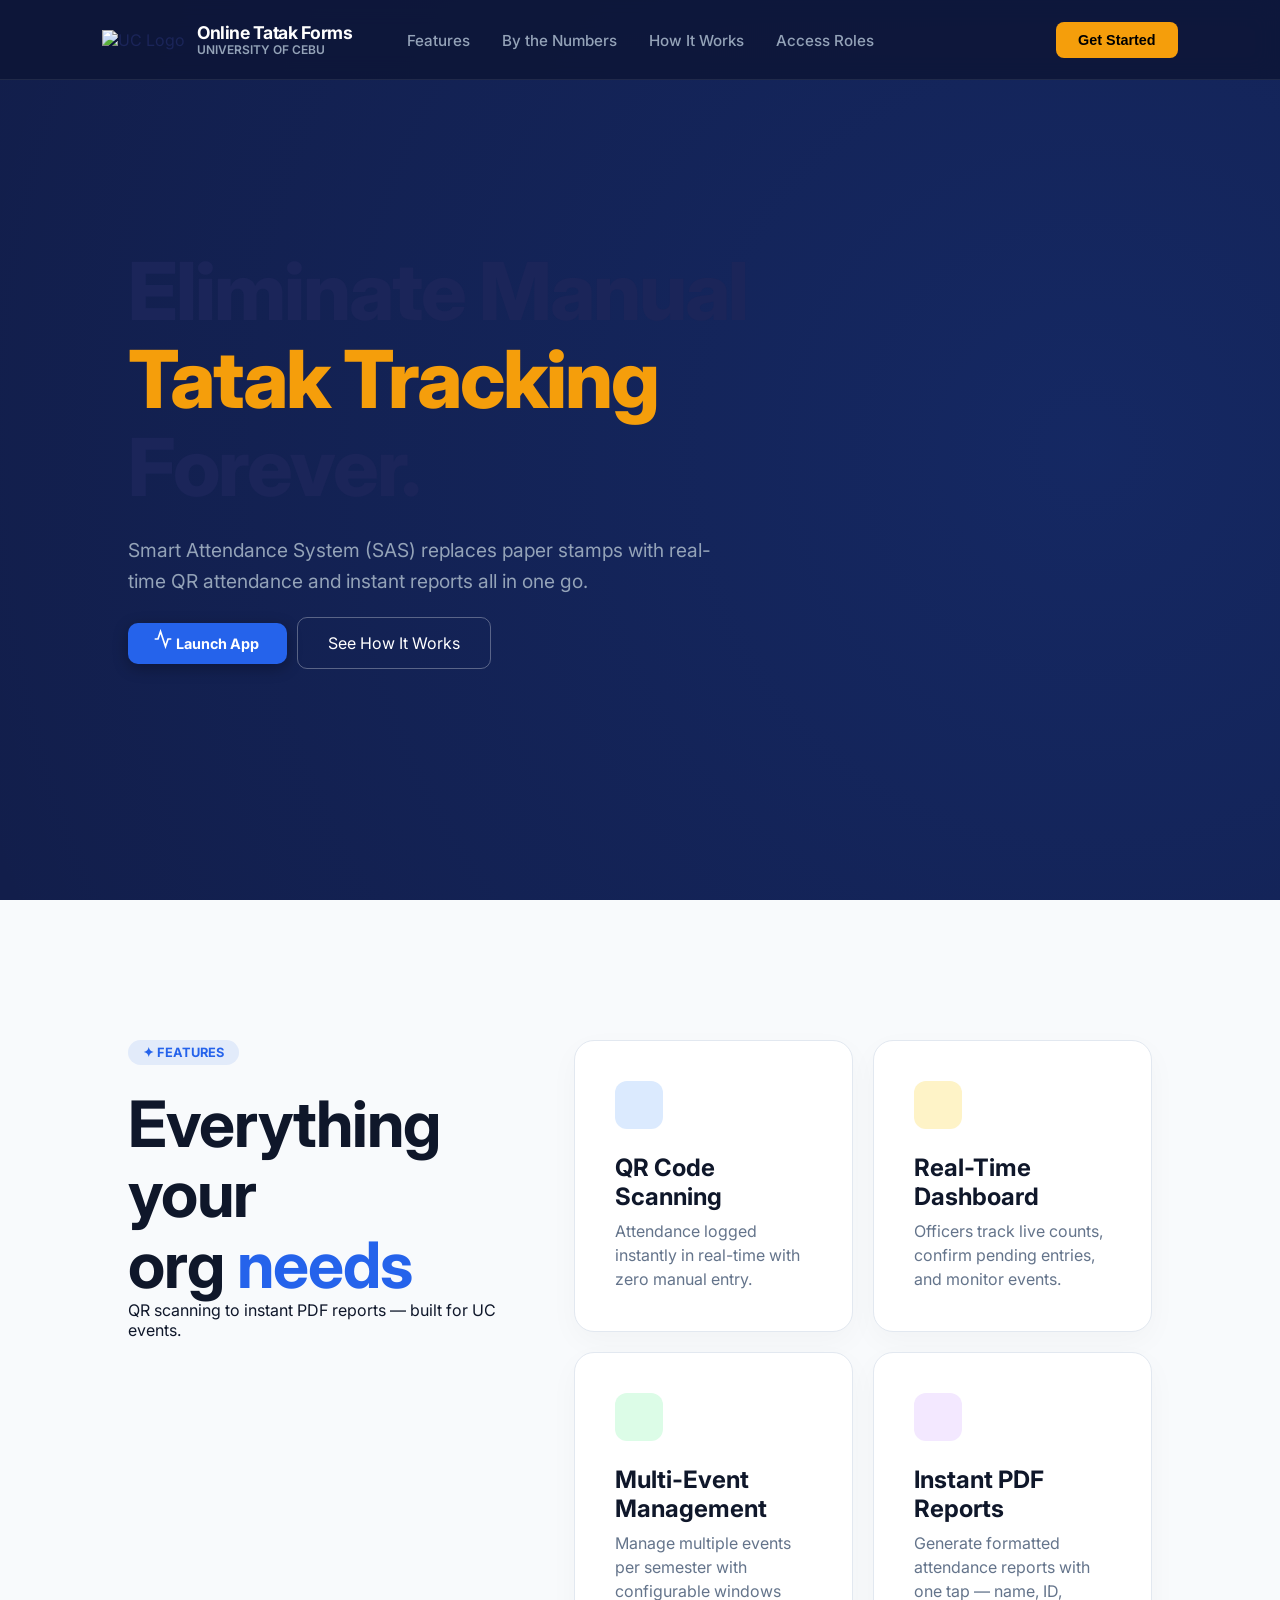
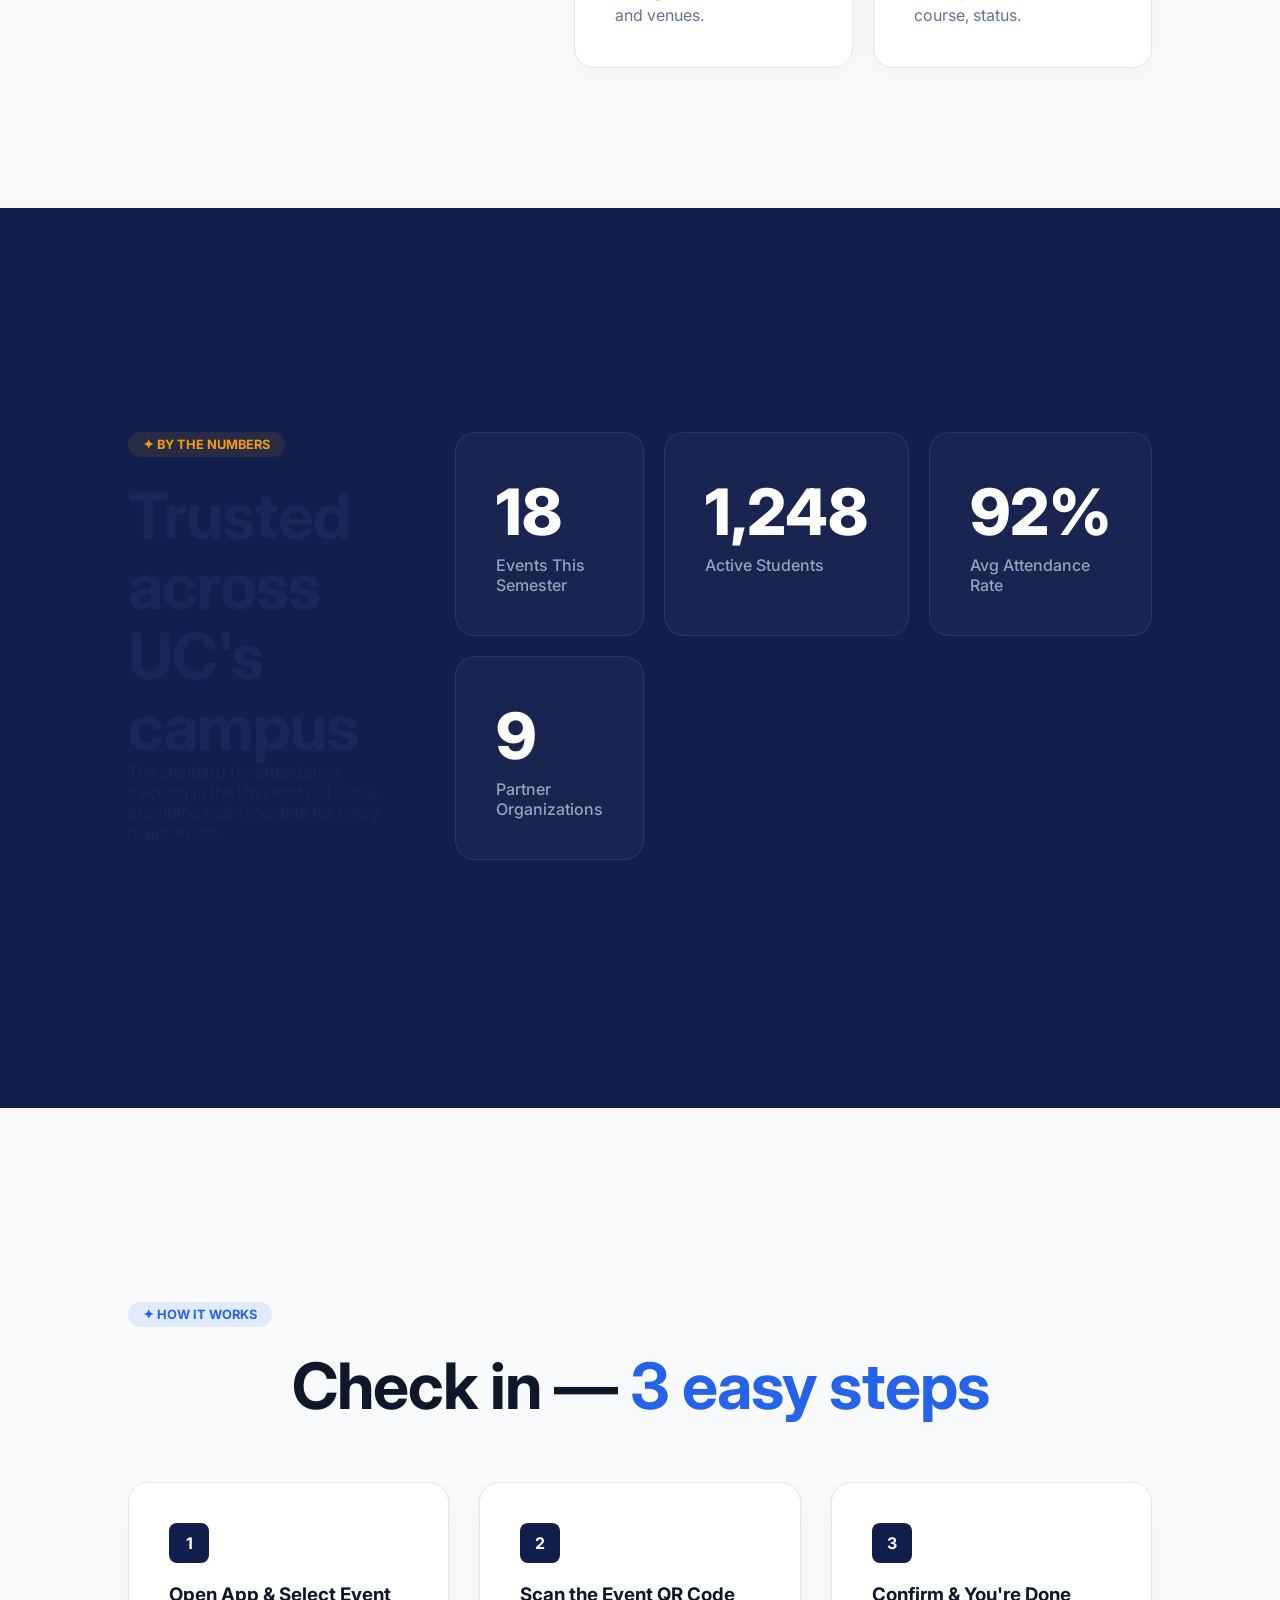
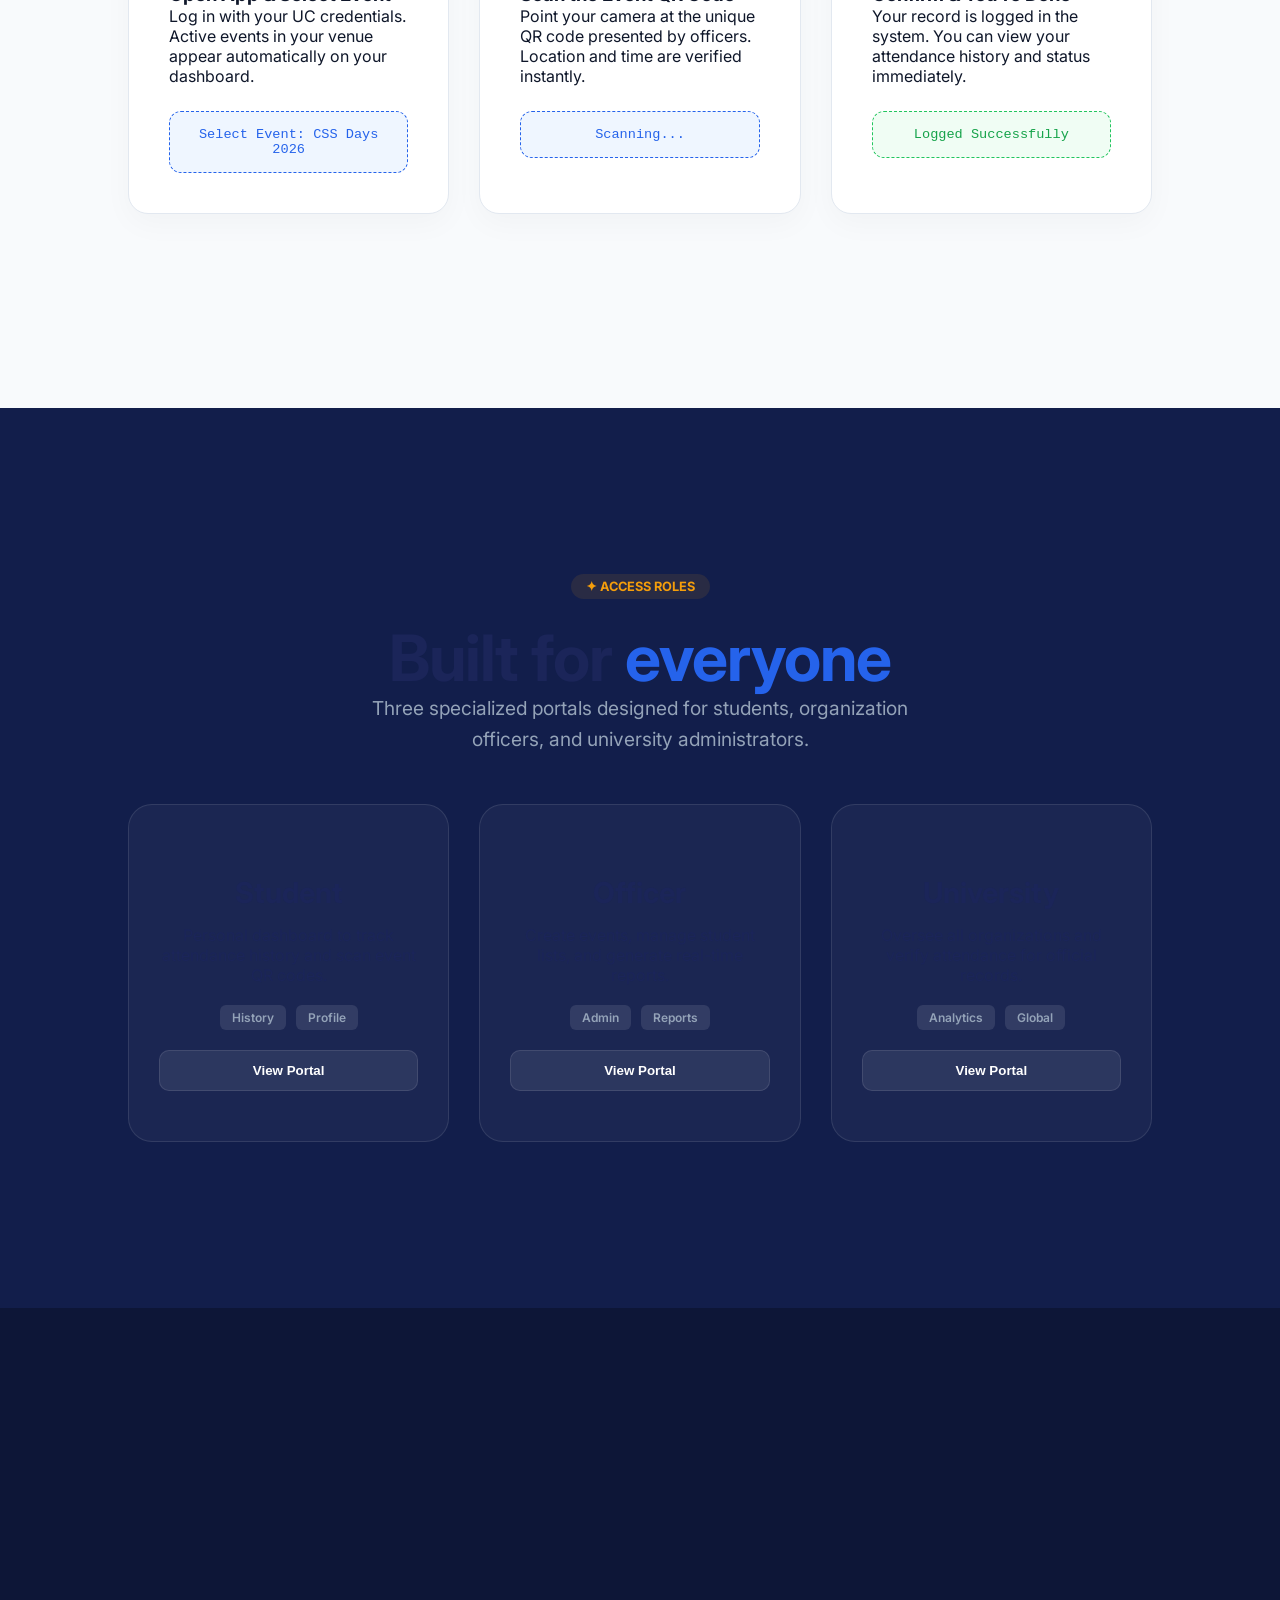
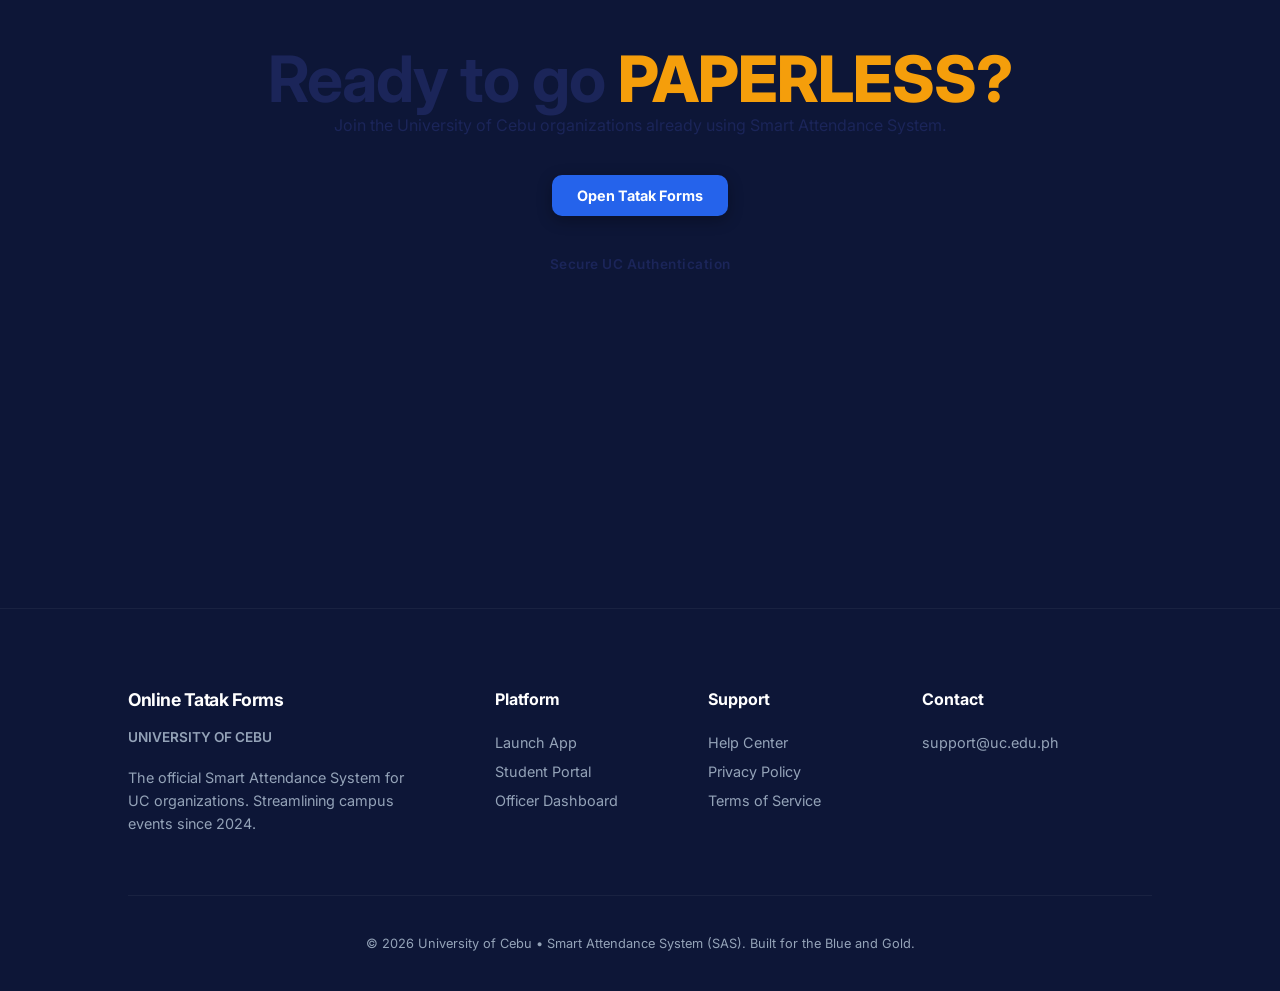
==== index.html @ 1a36a676 "prefinal dashboards" ====
<!DOCTYPE html>
<html lang="en">
<head>
    <meta charset="UTF-8">
    <meta name="viewport" content="width=device-width, initial-scale=1.0">
    <title>Online Tatak Forms | University of Cebu</title>
    <link rel="stylesheet" href="style.css">
    <link href="https://fonts.googleapis.com/css2?family=Inter:wght@400;600;700;800&display=swap" rel="stylesheet">
</head>
<body>

    <nav class="navbar">    
        <div class="nav-container">
            <div class="logo">
                <div class="logo-icon">
                    <img src="uc-logo.png" alt="UC Logo">
                </div>
                <div class="logo-text">
                    <strong>Online Tatak Forms</strong>
                    <span>University of Cebu</span>
                </div>
            </div>

            <ul class="nav-links">
                <li><a href="#features">Features</a></li>
                <li><a href="#numbers">By the Numbers</a></li>
                <li><a href="#how-it-works">How It Works</a></li>
                <li><a href="#roles">Access Roles</a></li>
            </ul>

            <div class="nav-actions">
                <button class="btn-get-started" onclick="location.href='login.html'">Get Started</button>
            </div>
        </div>
    </nav>

    <section class="hero reveal">
        <div class="hero-content">
            <h1>Eliminate Manual <br><span class="highlight">Tatak Tracking</span> <br>Forever.</h1>
            <p class="description">Smart Attendance System (SAS) replaces paper stamps with real-time QR attendance and instant reports all in one go.</p>
            <div class="hero-btns">
                <a href="login.html" class="btn-primary">
                    <svg width="20" height="20" viewBox="0 0 24 24" fill="none" stroke="currentColor" stroke-width="2"><path d="M22 12h-4l-3 9L9 3l-3 9H2"/></svg>
                    Launch App
                </a>
                <a href="#how-it-works" class="btn-outline">See How It Works</a>
            </div>
        </div>
    </section>

    <section id="features" class="features-section reveal">
        <div class="section-layout">
            <div class="feature-intro">
                <span class="pill-badge">✦ FEATURES</span>
                <h2>Everything your <br>org <span class="text-blue">needs</span></h2>
                <p>QR scanning to instant PDF reports — built for UC events.</p>
            </div>
            <div class="feature-grid">
                <div class="feature-card">
                    <div class="icon-box blue-bg"><i class="fas fa-qrcode"></i></div>
                    <h3>QR Code Scanning</h3>
                    <p>Attendance logged instantly in real-time with zero manual entry.</p>
                </div>
                <div class="feature-card">
                    <div class="icon-box gold-bg"><i class="fas fa-chart-line"></i></div>
                    <h3>Real-Time Dashboard</h3>
                    <p>Officers track live counts, confirm pending entries, and monitor events.</p>
                </div>
                <div class="feature-card">
                    <div class="icon-box green-bg"><i class="fas fa-calendar-alt"></i></div>
                    <h3>Multi-Event Management</h3>
                    <p>Manage multiple events per semester with configurable windows and venues.</p>
                </div>
                <div class="feature-card">
                    <div class="icon-box purple-bg"><i class="fas fa-file-pdf"></i></div>
                    <h3>Instant PDF Reports</h3>
                    <p>Generate formatted attendance reports with one tap — name, ID, course, status.</p>
                </div>
            </div>
        </div>
    </section>

    <section id="numbers" class="stats-section reveal">
        <div class="section-layout">
            <div class="stats-intro">
                <span class="pill-badge gold">✦ BY THE NUMBERS</span>
                <h2>Trusted across <br>UC's campus</h2>
                <p>The standard for attendance tracking in the University of Cebu, providing real-time data for every major event.</p>
            </div>
            <div class="stats-grid">
                <div class="stat-item">
                    <span class="stat-num">18</span>
                    <p class="stat-label">Events This Semester</p>
                </div>
                <div class="stat-item">
                    <span class="stat-num">1,248</span>
                    <p class="stat-label">Active Students</p>
                </div>
                <div class="stat-item">
                    <span class="stat-num">92%</span>
                    <p class="stat-label">Avg Attendance Rate</p>
                </div>
                <div class="stat-item">
                    <span class="stat-num">9</span>
                    <p class="stat-label">Partner Organizations</p>
                </div>
            </div>
        </div>
    </section>

    <section id="how-it-works" class="how-it-works reveal">
        <div class="content-wrapper">
            <span class="pill-badge">✦ HOW IT WORKS</span>
            <h2 class="centered-h2">Check in — <span class="text-blue">3 easy steps</span></h2>
            
            <div class="steps-grid">
                <div class="step-card reveal">
                    <div class="step-header">
                        <span class="step-num">1</span>
                    </div>
                    <h3>Open App & Select Event</h3>
                    <p>Log in with your UC credentials. Active events in your venue appear automatically on your dashboard.</p>
                    <div class="step-mockup">Select Event: CSS Days 2026</div>
                </div>

                <div class="step-card reveal">
                    <div class="step-header">
                        <span class="step-num">2</span>
                    </div>
                    <h3>Scan the Event QR Code</h3>
                    <p>Point your camera at the unique QR code presented by officers. Location and time are verified instantly.</p>
                    <div class="step-mockup qr-mockup"><i class="fas fa-qrcode"></i> Scanning...</div>
                </div>

                <div class="step-card reveal">
                    <div class="step-header">
                        <span class="step-num">3</span>
                    </div>
                    <h3>Confirm & You're Done</h3>
                    <p>Your record is logged in the system. You can view your attendance history and status immediately.</p>
                    <div class="step-mockup success-mockup"><i class="fas fa-check-circle"></i> Logged Successfully</div>
                </div>
            </div>
        </div>
    </section>

    <section id="roles" class="roles-section">
        <div class="content-wrapper reveal">
            <span class="pill-badge gold">✦ ACCESS ROLES</span>
            <h2>Built for <span class="text-blue">everyone</span></h2>
            <p class="description" style="margin: 0 auto 50px;">Three specialized portals designed for students, organization officers, and university administrators.</p>
            
            <div class="roles-grid">
                <div class="role-card reveal">
                    <div class="role-icon"><i class="fas fa-user-graduate"></i></div>
                    <h3>Student</h3>
                    <p>Personal dashboard to track attendance history and scan event QR codes.</p>
                    <div class="role-pills">
                        <span>History</span>
                        <span>Profile</span>
                    </div>
                    <button class="btn-role">View Portal</button>
                </div>

                <div class="role-card reveal">
                    <div class="role-icon"><i class="fas fa-user-shield"></i></div>
                    <h3>Officer</h3>
                    <p>Create events, manage student lists, and generate real-time reports.</p>
                    <div class="role-pills">
                        <span>Admin</span>
                        <span>Reports</span>
                    </div>
                    <button class="btn-role">View Portal</button>
                </div>

                <div class="role-card reveal">
                    <div class="role-icon"><i class="fas fa-university"></i></div>
                    <h3>University</h3>
                    <p>Oversee all organizations and verify attendance for official records.</p>
                    <div class="role-pills">
                        <span>Analytics</span>
                        <span>Global</span>
                    </div>
                    <button class="btn-role">View Portal</button>
                </div>
            </div>
        </div>
    </section>

    <section class="final-cta">
        <div class="cta-content reveal">
            <h2>Ready to go <span class="text-gold">paperless?</span></h2>
            <p>Join the University of Cebu organizations already using Smart Attendance System.</p>
            <div class="cta-actions">
                <a href="login.html" class="btn-primary">Open Tatak Forms</a>
                <span class="secure-tag"><i class="fas fa-shield-alt"></i> Secure UC Authentication</span>
            </div>
        </div>
    </section>

    <footer class="site-footer">
    <div class="footer-container">
        <div class="footer-brand">
            <div class="logo">
                <div class="logo-text">
                    <strong style="color: white;">Online Tatak Forms</strong><br>
                    <span style="font-size: 0.85rem;">University of Cebu</span>
                </div>
            </div>
            <p class="footer-desc">The official Smart Attendance System for UC organizations. Streamlining campus events since 2024.</p>
        </div>

        <div class="footer-links">
            <h4>Platform</h4>
            <a href="#">Launch App</a>
            <a href="#">Student Portal</a>
            <a href="#">Officer Dashboard</a>
        </div>

        <div class="footer-links">
            <h4>Support</h4>
            <a href="#">Help Center</a>
            <a href="#">Privacy Policy</a>
            <a href="#">Terms of Service</a>
        </div>

        <div class="footer-links">
            <h4>Contact</h4>
            <a href="mailto:support@uc.edu.ph">support@uc.edu.ph</a>
            <div class="social-icons">
                <i class="fab fa-facebook"></i>
                <i class="fab fa-github"></i>
            </div>
        </div>
    </div>
    
    <div class="footer-bottom">
        <p>&copy; 2026 University of Cebu • Smart Attendance System (SAS). Built for the Blue and Gold.</p>
    </div>
</footer>

    <script src="script.js"></script>
</body>
</html>
---- style.css ----
h1 {
    font-size: clamp(3.5rem, 8vw, 5.5rem);
    font-weight: 800; 
    line-height: 1;
    letter-spacing: -2px;
    margin-bottom: 1.5rem;
}

h2 {
    font-size: clamp(2.5rem, 5vw, 4rem);
    font-weight: 700;
    line-height: 1.1;
    letter-spacing: -1px;
}

.description {
    font-size: 1.25rem;
    line-height: 1.6;
    color: rgba(255, 255, 255, 0.7);
    max-width: 550px;
    margin-bottom: 2.5rem;
}

.feature-card h3 {
    font-size: 1.5rem;
    font-weight: 700;
    margin: 1.5rem 0 0.5rem 0;
    color: #0f172a;
}

.feature-card p {
    font-size: 1rem;
    line-height: 1.5;
    color: #64748b;
}

.icon-box {
    width: 48px;
    height: 48px;
    border-radius: 12px;
    display: flex;
    align-items: center;
    justify-content: center;
    font-size: 1.2rem;
}

.blue-bg { background: #dbeafe; color: #2563eb; }
.gold-bg { background: #fef3c7; color: #d97706; }
.green-bg { background: #dcfce7; color: #16a34a; }
.purple-bg { background: #f3e8ff; color: #9333ea; }


.pill-badge {
    display: inline-block;
    padding: 6px 16px;
    background: #eff6ff;
    color: #1e40af;
    border-radius: 50px;
    font-size: 0.75rem;
    font-weight: 700;
    text-transform: uppercase;
    margin-bottom: 1.5rem;
}

.stats-section {
    background-color: var(--navy-deep);
}

.stats-grid {
    display: grid;
    grid-template-columns: 1fr 1fr;
    gap: 20px;
}

.stat-item {
    background: rgba(255, 255, 255, 0.03);
    border: 1px solid rgba(255, 255, 255, 0.08);
    padding: 40px;
    border-radius: 20px;
    transition: background 0.3s ease;
}

.stat-item:hover {
    background: rgba(255, 255, 255, 0.05);
}

.stat-num {
    display: block;
    font-size: 3.5rem;
    font-weight: 800;
    color: white;
    margin-bottom: 5px;
}

.stat-label {
    color: var(--text-dim);
    font-size: 1rem;
    font-weight: 500;
}

.how-it-works {
    background-color: var(--white-bg);
    color: var(--text-dark);
}

.centered-h2 {
    text-align: center;
    margin-bottom: 60px;
}

.steps-grid {
    display: grid;
    grid-template-columns: repeat(3, 1fr);
    gap: 30px;
    margin-top: 40px;
}

.step-card {
    background: white;
    padding: 40px 30px;
    border-radius: 24px;
    box-shadow: 0 10px 30px rgba(0,0,0,0.02);
}

.step-num {
    background-color: var(--navy-deep);
    color: white;
    width: 44px;
    height: 44px;
    display: flex;
    align-items: center;
    justify-content: center;
    border-radius: 10px;
    font-weight: 800;
    margin-bottom: 25px;
}

.step-mockup {
    margin-top: 25px;
    background: #eff6ff;
    border: 1px dashed var(--uc-blue-bright);
    color: var(--uc-blue-bright);
    padding: 15px;
    border-radius: 12px;
    font-size: 0.85rem;
    font-family: monospace;
    text-align: center;
}

.success-mockup {
    background: #f0fdf4;
    border-color: #22c55e;
    color: #16a34a;
}

.roles-section, .final-cta {
    display: flex;
    flex-direction: column;
    align-items: center; 
    justify-content: center; 
    text-align: center;
    width: 100%;
}

.content-wrapper, .cta-content {
    max-width: 1100px;
    width: 100%;
    margin: 0 auto;
}

.center-header {
    margin-bottom: 50px;
}

.center-header .description {
    margin: 20px auto 0; 
    max-width: 600px;
}

/* GRID CENTERING */
.roles-grid {
    display: grid;
    grid-template-columns: repeat(3, 1fr);
    gap: 30px;
    justify-content: center;
    width: 100%;
}

.final-cta {
    background-color: var(--navy-darker);
    padding: 150px 10%;
}

.cta-actions {
    display: flex;
    flex-direction: column;
    align-items: center;
    gap: 20px;
    margin-top: 40px;
}

.secure-tag {
    color: var(--success);
    font-size: 0.85rem;
    font-weight: 600;
    letter-spacing: 0.5px;
}

.role-card:nth-child(1) { transition-delay: 0.1s; }
.role-card:nth-child(2) { transition-delay: 0.2s; }
.role-card:nth-child(3) { transition-delay: 0.3s; }

.pill-badge.gold {
    background: rgba(245, 158, 11, 0.1);
    color: var(--uc-gold);
}

.roles-section {
    background-color: var(--navy-deep);
    text-align: center;
}

.roles-grid {
    display: grid;
    grid-template-columns: repeat(3, 1fr);
    gap: 30px;
    margin-top: 40px;
}

.role-card {
    background: rgba(255, 255, 255, 0.04);
    border: 1px solid rgba(255, 255, 255, 0.1);
    padding: 50px 30px;
    border-radius: 24px;
    transition: all 0.4s cubic-bezier(0.175, 0.885, 0.32, 1.275);
}

.role-card:hover {
    background: rgba(255, 255, 255, 0.07);
    transform: translateY(-10px);
    border-color: var(--uc-blue-bright);
}

.role-icon {
    font-size: 2.5rem;
    color: var(--uc-blue-bright);
    margin-bottom: 20px;
}

.role-card h3 {
    font-size: 1.8rem;
    margin-bottom: 15px;
}

.role-pills {
    display: flex;
    justify-content: center;
    gap: 10px;
    margin: 20px 0;
}

.role-pills span {
    background: rgba(255, 255, 255, 0.1);
    padding: 5px 12px;
    border-radius: 6px;
    font-size: 0.75rem;
    font-weight: 600;
    color: var(--text-dim);
}

.btn-role {
    width: 100%;
    padding: 12px;
    background: rgba(255, 255, 255, 0.08);
    border: 1px solid rgba(255, 255, 255, 0.1);
    color: white;
    border-radius: 10px;
    font-weight: 600;
    cursor: pointer;
    transition: 0.3s;
}

.btn-role:hover {
    background: var(--uc-blue-bright);
    border-color: var(--uc-blue-bright);
}

.final-cta {
    background-color: var(--navy-darker);
    padding: 120px 10%;
    text-align: center;
}

.cta-box h2 {
    font-size: 3.5rem;
    margin-bottom: 15px;
}

.secure-tag {
    display: block;
    margin-top: 20px;
    color: var(--success);
    font-size: 0.85rem;
    font-weight: 600;
}

.text-gold { color: var(--uc-gold); }

.site-footer {
    background-color: var(--navy-darker);
    color: var(--text-dim);
    padding: 80px 10% 40px;
    border-top: 1px solid rgba(255, 255, 255, 0.05);
}

.footer-container {
    display: grid;
    grid-template-columns: 2fr 1fr 1fr 1.5fr;
    gap: 60px;
    margin-bottom: 60px;
}

.footer-brand .footer-desc {
    margin-top: 20px;
    font-size: 0.9rem;
    line-height: 1.6;
    max-width: 300px;
}

.footer-links h4 {
    color: white;
    font-size: 1rem;
    margin-bottom: 25px;
    font-weight: 700;
}

.footer-links a {
    display: block;
    color: var(--text-dim);
    text-decoration: none;
    margin-bottom: 12px;
    font-size: 0.9rem;
    transition: color 0.3s;
}

.footer-links a:hover {
    color: var(--uc-blue-bright);
}

.social-icons {
    margin-top: 20px;
    display: flex;
    gap: 15px;
    font-size: 1.2rem;
}

.footer-bottom {
    padding-top: 40px;
    border-top: 1px solid rgba(255, 255, 255, 0.05);
    text-align: center;
    font-size: 0.8rem;
}

@media (max-width: 992px) {
    .footer-container {
        grid-template-columns: 1fr 1fr;
        gap: 40px;
    }
}

@media (max-width: 576px) {
    .footer-container {
        grid-template-columns: 1fr;
    }
}

:root {
    --navy-deep: #121e4b;
    --navy-darker: #0d1637;
    --uc-blue-bright: #2563eb;
    --uc-gold: #f59e0b;
    --white-bg: #f8fafc;
    --text-dim: #94a3b8;
}

/* RESET & BASE */
* { box-sizing: border-box; margin: 0; padding: 0; }
html { scroll-behavior: smooth; }
body { 
    font-family: 'Inter', sans-serif; 
    background-color: var(--navy-deep); 
    color: white;
    overflow-x: hidden;
}

.navbar {
    position: fixed;
    top: 0;
    left: 0;
    width: 100%;
    height: 80px;
    display: flex;
    align-items: center;
    background: rgba(13, 22, 55, 0.85); /* Deep navy with transparency */
    backdrop-filter: blur(12px); /* Modern glass effect */
    border-bottom: 1px solid rgba(255, 255, 255, 0.08);
    z-index: 2000;
}

.nav-container {
    display: flex;
    justify-content: space-between;
    align-items: center;
    width: 100%;
    padding: 0 8%;
}

.logo {
    display: flex;
    align-items: center;
    gap: 12px;
    flex: 1; 
}

.logo-icon img {
    height: 40px;
    width: auto;
}

.logo-text {
    display: flex;
    flex-direction: column;
    line-height: 1.2;
}

.logo-text strong {
    color: white;
    font-size: 1.1rem;
    letter-spacing: -0.5px;
}

.logo-text span {
    color: var(--text-dim);
    font-size: 0.75rem;
    text-transform: uppercase;
    font-weight: 600;
}

.nav-links {
    display: flex;
    list-style: none;
    gap: 32px;
    flex: 2; 
    justify-content: center;
}

.nav-links a {
    text-decoration: none;
    color: var(--text-dim);
    font-size: 0.95rem;
    font-weight: 500;
    transition: color 0.3s ease;
}

.nav-links a:hover {
    color: white;
}

.nav-actions {
    display: flex;
    justify-content: flex-end;
    flex: 1; 
}

.btn-get-started {
    background-color: var(--uc-gold);
    color: #000;
    padding: 10px 22px;
    border-radius: 8px;
    font-weight: 700;
    font-size: 0.9rem;
    border: none;
    cursor: pointer;
    transition: transform 0.2s ease, filter 0.2s ease;
}

.btn-get-started:hover {
    transform: translateY(-2px);
    filter: brightness(1.1);
}

@media (max-width: 1024px) {
    .nav-links {
        display: none; 
    }
}

section {
    width: 100%; min-height: 100vh;
    padding: 140px 10%;
    display: flex; align-items: center;
    box-sizing: border-box;
}

.features-section, .how-it-works { background: var(--white-bg); color: #0f172a; }

.hero { background: radial-gradient(circle at 85% 50%, rgba(37, 99, 235, 0.15), transparent), var(--navy-deep); }
.hero h1 { font-size: clamp(3rem, 7vw, 5rem); line-height: 1.1; margin-bottom: 1.5rem; }
.highlight { color: var(--uc-gold); }
.description { color: var(--text-dim); font-size: 1.2rem; max-width: 600px; margin-bottom: 2rem; }

.section-layout { display: grid; grid-template-columns: 1fr 1.5fr; gap: 60px; width: 100%; }
.feature-grid, .steps-container { display: grid; grid-template-columns: repeat(auto-fit, minmax(250px, 1fr)); gap: 20px; }

.feature-card, .step-card {
    background: white; padding: 40px; border-radius: 20px;
    border: 1px solid #e2e8f0; box-shadow: 0 10px 30px rgba(0,0,0,0.03);
}

.step-num {
    background: var(--navy-deep); color: white;
    width: 40px; height: 40px; border-radius: 8px;
    display: flex; align-items: center; justify-content: center; font-weight: bold; margin-bottom: 20px;
}

.btn-primary { background: var(--uc-blue-bright); color: white; border: none; padding: 15px 30px; border-radius: 10px; font-weight: 600; cursor: pointer; text-decoration: none; }
.btn-gold { background: var(--uc-gold); color: black; border: none; padding: 10px 20px; border-radius: 8px; font-weight: 700; cursor: pointer; }
.btn-outline { background: transparent; color: white; border: 1px solid rgba(255,255,255,0.3); padding: 15px 30px; border-radius: 10px; text-decoration: none; margin-left: 10px; }

.reveal { opacity: 0; transform: translateY(40px); transition: 1s cubic-bezier(0.17, 0.67, 0.83, 0.67); }
.reveal.active { opacity: 1; transform: translateY(0); }

.stats-container { display: flex; justify-content: space-around; width: 100%; text-align: center; }
.stat-num { font-size: 4rem; font-weight: 800; display: block; }
.text-blue { color: var(--uc-blue-bright); }
.pill-badge { background: rgba(37, 99, 235, 0.1); color: var(--uc-blue-bright); padding: 5px 15px; border-radius: 20px; font-size: 0.8rem; font-weight: 700; }
.final-cta { flex-direction: column; text-align: center; background: var(--navy-darker); }
.footer { padding: 40px; text-align: center; color: var(--text-dim); border-top: 1px solid rgba(255,255,255,0.05); }

.login-split-page {
    margin: 0;
    height: 100vh;
    background-color: #2563eb;
    display: flex;
    overflow: hidden;
}

.login-wrapper {
    display: flex;
    width: 100%;
}

.brand-hero {
    flex: 1.2;
    display: flex;
    align-items: center;
    padding-left: 10%;
    background: radial-gradient(circle at top left, #3b82f6, #1e40af);
}

.brand-logo-row {
    display: flex;
    align-items: center;
    gap: 15px;
    margin-bottom: 40px;
}

.main-logo { height: 80px; }

.brand-text strong {
    display: block;
    font-size: 2rem;
    color: #0f172a;
}

.brand-hero h1 {
    font-size: 3.5rem;
    font-weight: 800;
    color: white;
    line-height: 1.1;
    margin-bottom: 24px;
}

.text-gold { color: #f59e0b; }

.brand-subtext {
    font-size: 1.25rem;
    color: rgba(255,255,255,0.9);
    max-width: 450px;
}

.form-container {
    flex: 1;
    display: flex;
    align-items: center;
    justify-content: center;
    padding-right: 5%;
}

.white-login-card {
    background: white;
    padding: 60px 45px;
    border-radius: 40px;
    width: 100%;
    max-width: 480px;
    box-shadow: 0 25px 50px rgba(0,0,0,0.1);
}

.role-tabs {
    display: grid;
    grid-template-columns: repeat(3, 1fr);
    background: #e2e8f0;
    padding: 5px;
    border-radius: 12px;
    margin: 15px 0 35px;
}

.role-tab {
    border: none;
    padding: 10px;
    background: transparent;
    font-weight: 600;
    color: #64748b;
    cursor: pointer;
    border-radius: 8px;
}

.role-tab.active {
    background: white;
    color: #0f172a;
    box-shadow: 0 2px 4px rgba(0,0,0,0.05);
}

.input-field { margin-bottom: 25px; }
.input-field label {
    display: block;
    font-weight: 700;
    color: #475569;
    margin-bottom: 8px;
}

.input-field input {
    width: 100%;
    padding: 15px;
    border: 1px solid #e2e8f0;
    background: #f8fafc;
    border-radius: 12px;
    font-size: 1rem;
}


.btn-signin {
    width: 100%;
    background-color: #1e3a8a; 
    color: white;
    padding: 18px;
    border-radius: 12px;
    font-weight: 700;
    border: none;
    margin-top: 10px;
    cursor: pointer;
}

.forgot-link {
    display: block;
    text-align: center;
    margin-top: 25px;
    color: #2563eb;
    text-decoration: none;
    font-weight: 600;
}

.card-footer {
    text-align: center;
    margin-top: 40px;
    color: #94a3b8;
    font-size: 0.85rem;
}

.content-grid {
    display: grid;
    grid-template-columns: 1.8fr 1fr;
    align-items: start;
}

.chart-container, .events-container {
    background: white;
    padding: 35px;
    border-radius: 32px;
    box-shadow: 0 4px 20px rgba(0,0,0,0.03);
}

.container-header {
    display: flex;
    justify-content: space-between;
    align-items: center;
    margin-bottom: 30px;
}

.container-header h3 {
    font-size: 1.25rem;
    font-weight: 700;
    margin: 0;
}

.view-link {
    color: var(--uc-blue);
    text-decoration: none;
    font-size: 0.85rem;
    font-weight: 600;
}

.bar-chart-visual {
    display: flex;
    align-items: flex-end; 
    justify-content: space-between;
    height: 300px; 
    padding: 20px 10px 40px;
    border-bottom: 2px solid #f1f5f9;
    position: relative;
}

.bar-chart-visual::before {
    content: '';
    position: absolute;
    top: 0; left: 0; width: 100%; height: 100%;
    background-image: linear-gradient(#f1f5f9 1px, transparent 1px);
    background-size: 100% 50px;
    z-index: 0;
}

.bar-group {
    display: flex;
    flex-direction: column;
    align-items: center;
    width: 12%;
    height: 100%;
    justify-content: flex-end;
    z-index: 1;
}

.bar {
    width: 100%;
    background: var(--uc-blue);
    border-radius: 12px; 
    transition: transform 0.3s ease;
    cursor: pointer;
}

.bar:hover {
    transform: scaleX(1.05);
    filter: brightness(1.1);
}

.bar-group span {
    margin-top: 15px;
    font-size: 0.8rem;
    font-weight: 600;
    color: #64748b;
}

.bar-group:nth-child(3) .bar, 
.bar-group:nth-child(4) .bar {
    background: #4CC97C;
}

.bar-group:nth-child(2) .bar {
    background: #2D5B8B; 
}

.event-list {
    display: flex;
    flex-direction: column;
}

.event-row {
    display: flex;
    align-items: center;
    gap: 20px;
    padding: 20px 0;
    border-bottom: 1px solid #f8fafc;
}

.event-row:last-child {
    border-bottom: none;
}

.date-box {
    text-align: center;
    min-width: 50px;
    background: #f8fafc;
    padding: 8px;
    border-radius: 12px;
}

.date-box strong {
    display: block;
    font-size: 1.2rem;
    color: #1e293b;
    line-height: 1;
}

.date-box span {
    font-size: 0.7rem;
    text-transform: uppercase;
    font-weight: 700;
    color: var(--uc-blue);
}

.event-info h4 {
    margin: 0;
    font-size: 1rem;
    font-weight: 700;
}

.event-info p {
    margin: 4px 0 0;
    color: #94a3b8;
    font-size: 0.85rem;
}

.status {
    margin-left: auto;
    font-size: 0.7rem;
    padding: 5px 12px;
    border-radius: 20px;
    font-weight: 800;
    text-transform: uppercase;
}

.status.ongoing { background: #dcfce7; color: #15803d; }
.status.soon { background: #fef3c7; color: #b45309; }
.status.upcoming { background: #e0f2fe; color: #0369a1; }

:root {
    --navy-sidebar: #0D1637;   
    --uc-blue: #2563eb;        
    --uc-gold: #f59e0b;      
    --bg-light: #F4F7FE;     
    --white: #ffffff;
}

.dashboard-body {
    margin: 0;
    background-color: var(--bg-light);
    font-family: 'Inter', sans-serif;
}

.dashboard-wrapper {
    display: flex;            
    min-height: 100vh;
}


.sidebar {
    width: 280px;
    background-color: var(--navy-sidebar);
    color: var(--white);
    display: flex;
    flex-direction: column;
    padding: 30px 0;
    position: sticky;
    top: 0;
    height: 100vh;
}

.sidebar-header {
    padding: 0 30px 40px;
    display: flex;
    align-items: center;
    gap: 12px;
}

.side-logo { height: 40px; }

.nav-item {
    display: flex;
    align-items: center;
    padding: 15px 30px;
    color: #94a3b8;
    text-decoration: none;
    gap: 15px;
    transition: 0.3s;
}

.nav-item.active {
    background: rgba(255, 255, 255, 0.1);
    color: var(--white);
    border-left: 4px solid var(--uc-gold); 
}

.main-content {
    flex: 1;                 
    padding: 40px 50px;
}

.dashboard-header {
    display: flex;
    justify-content: space-between;
    align-items: center;
    margin-bottom: 35px;
}

.text-gold { color: var(--uc-gold); font-weight: 800; }

.stats-grid {
    display: grid;
    grid-template-columns: repeat(5, 1fr); 
    gap: 20px;
    margin-bottom: 40px;
}

.stat-card {
    background: var(--white);
    padding: 20px;
    border-radius: 20px;
    display: flex;
    align-items: center;
    gap: 15px;
    box-shadow: 0 10px 30px rgba(0, 0, 0, 0.03); 
}

.stat-icon {
    width: 45px;
    height: 45px;
    border-radius: 12px;
    display: flex;
    align-items: center;
    justify-content: center;
}

.icon-blue { background: #eef2ff; color: #4f46e5; }
.icon-purple { background: #f5f3ff; color: #7c3aed; }
.icon-orange { background: #fff7ed; color: #ea580c; }
.icon-pink { background: #fdf2f8; color: #db2777; }
.icon-green { background: #f0fdf4; color: #16a34a; }

.stat-data .value { font-size: 1.6rem; font-weight: 800; display: block; }
.stat-data .label { color: #64748b; font-size: 0.8rem; margin: 0; }

.content-grid {
    display: grid;
    grid-template-columns: 1.8fr 1fr; 
    gap: 30px;
}

.chart-container, .events-container {
    background: var(--white);
    padding: 30px;
    border-radius: 28px;
    box-shadow: 0 10px 30px rgba(0, 0, 0, 0.03);
}

.bar-chart-visual {
    display: flex;
    align-items: flex-end;
    justify-content: space-between;
    height: 250px;            
    margin-top: 30px;
    border-bottom: 2px solid #f1f5f9;
}

.bar-group {
    display: flex;
    flex-direction: column;
    align-items: center;
    width: 12%;
    height: 100%;
    justify-content: flex-end;
}

.bar {
    width: 100%;
    background: var(--uc-blue);
    border-radius: 8px;      
    min-height: 20px;       
}

.bar-group:nth-child(3) .bar, 
.bar-group:nth-child(4) .bar { background: #4CC97C; } 
.bar-group span {
    margin-top: 10px;
    font-size: 0.75rem;
    color: #94a3b8;
    font-weight: 600;
}

:root {

    --navy-sidebar: #0D1637;    
    --uc-blue: #2563EB;         
    --uc-gold: #F59E0B;        
    --bg-light: #F4F7FE;      
    
    /* Status Colors */
    --status-green: #10B981;   
    --status-yellow: #FBBF24;   
    --status-blue: #3B82F6;     

    --white: #FFFFFF;
    --text-main: #1E293B;
    --text-dim: #94A3B8;
}

.dashboard-body {
    background-color: var(--bg-light);
    color: var(--text-main);
    margin: 0;
    font-family: 'Inter', sans-serif;
}

.sidebar {
    background-color: var(--navy-sidebar);
    width: 280px;
    height: 100vh;
    color: var(--white);
}

.nav-item {
    color: var(--text-dim);
    transition: 0.3s;
}

.nav-item.active {
    background: rgba(255, 255, 255, 0.1);
    color: var(--white);
    border-left: 4px solid var(--uc-gold); 
}

.text-gold {
    color: var(--uc-gold);
}

.btn-primary {
    background-color: var(--uc-blue);
    color: var(--white);
    border: none;
    padding: 12px 24px;
    border-radius: 12px;
    font-weight: 600;
    cursor: pointer;
    box-shadow: 0 4px 14px rgba(37, 99, 235, 0.3); 
}

.data-table thead th {
    background-color: #F8FAFC;
    color: var(--text-dim);
    text-transform: uppercase;
    font-size: 0.75rem;
    letter-spacing: 1px;
}

.data-table tr {
    border-bottom: 1px solid #F1F5F9;
    background-color: var(--white);
}


.progress-bg {
    background: #E2E8F0;
    border-radius: 10px;
    height: 8px;
    width: 100%;
}

.progress-fill {
    background: var(--uc-blue); 
    height: 100%;
    border-radius: 10px;
}


.org-card {
    background: var(--white);
    border-radius: 20px;
    padding: 25px;
    box-shadow: 0 4px 20px rgba(0, 0, 0, 0.05);
    border-top: 5px solid var(--uc-blue); 
}

:root {
    --navy: #0D1637;
    --uc-blue: #2563EB;
    --uc-gold: #F59E0B;
    --bg-light: #F4F7FE;
    --white: #ffffff;
}

body {
    background-color: var(--bg-light);
    font-family: 'Inter', sans-serif;
    margin: 0;
}

.dashboard-wrapper {
    display: flex;
    min-height: 100vh;
}

.sidebar {
    width: 280px;
    background-color: var(--navy);
    color: white;
    padding: 30px 0;
    position: fixed;
    height: 100vh;
}

.nav-item {
    display: flex;
    align-items: center;
    padding: 15px 30px;
    color: #94a3b8;
    text-decoration: none;
    font-weight: 500;
    transition: 0.3s;
}

.nav-item.active {
    background: rgba(255, 255, 255, 0.1);
    color: white;
    border-left: 4px solid var(--uc-gold); 
}


.main-content {
    flex: 1;
    margin-left: 280px;
    padding: 40px 50px;
}

.dashboard-header {
    display: flex;
    justify-content: space-between; 
    align-items: center;
    margin-bottom: 40px;
}

.header-welcome h1 {
    font-size: 2.2rem;
    font-weight: 800;
    color: #0D1637;
    margin: 0;
}

.text-gold {
    color: var(--uc-gold);
}

.header-controls {
    display: flex;
    align-items: center;
    gap: 15px;
}

.search-box {
    background: var(--white);
    padding: 10px 20px;
    border-radius: 12px; 
    display: flex;
    align-items: center;
    box-shadow: 0 2px 10px rgba(0,0,0,0.02);
}

.search-box input {
    border: none;
    outline: none;
    width: 200px;
    font-size: 0.9rem;
}

.btn-primary {
    background-color: var(--uc-blue);
    color: white;
    border: none;
    padding: 12px 24px;
    border-radius: 12px;
    font-weight: 600;
    cursor: pointer;
    box-shadow: 0 4px 12px rgba(37, 99, 235, 0.2);
}


.stats-grid {
    display: grid;
    grid-template-columns: repeat(5, 1fr);
    gap: 20px;
}

.stat-card {
    background: var(--white);
    padding: 25px;
    border-radius: 24px; 
    display: flex;
    align-items: center;
    gap: 15px;
    box-shadow: 0 4px 20px rgba(0,0,0,0.03);
}

.stat-data .value {
    font-size: 1.8rem;
    font-weight: 800;
    display: block;
}

.stat-data .label {
    color: #64748b;
    font-size: 0.85rem;
}

:root {
    --navy-sidebar: #0D1637;    
    --uc-blue: #2563EB;         
    --uc-gold: #F59E0B;      
    
  
    --bg-main-content: #F4F7FE; /* The subtle blueish tint for the body */
    --white: #FFFFFF;           /* Pure white for the cards to create depth */
    
    --text-navy: #1B2559;       /* Deep navy for text headers */
    --text-grey: #A3AED0;       /* Muted blue-grey for sub-headers */
}

/* --- 2. GLOBAL BACKGROUND --- */
body {
    background-color: var(--bg-main-content); /* Applies the blueish tint */
    margin: 0;
    font-family: 'Inter', sans-serif;
}

/* --- 3. THE HEADER (EXACT ALIGNMENT) --- */
.dashboard-header {
    display: flex;
    justify-content: space-between; /* Pushes Welcome left and Search right */
    align-items: center;
    padding: 20px 0 40px 0;
}

/* Welcome Text Styling */
.header-welcome h1 {
    font-size: 2.2rem;
    font-weight: 800;
    color: var(--text-navy); /* Darker navy for better contrast */
    margin: 0;
}

.header-welcome p {
    color: var(--text-grey); /* Blueish-grey for the date/semester */
    font-size: 0.9rem;
    font-weight: 500;
    margin-top: 4px;
}

/* --- 4. THE BLUEISH SEARCH BAR --- */
.header-controls {
    display: flex;
    align-items: center;
    gap: 12px; /* Spacing between search, bell, and button */
}

.search-box {
    background: var(--white);
    border-radius: 14px; /* Highly rounded corners */
    padding: 10px 18px;
    display: flex;
    align-items: center;
    box-shadow: 14px 17px 40px 4px rgba(112, 144, 176, 0.08); /* Soft blueish shadow */
}

.search-box input {
    background: transparent;
    border: none;
    outline: none;
    padding-left: 10px;
    color: var(--text-navy);
    width: 220px;
}

/* The Bell and Button */
.notification-btn {
    background: var(--white);
    border: none;
    border-radius: 12px;
    padding: 10px;
    color: var(--text-grey);
    cursor: pointer;
}

.btn-primary {
    background-color: var(--uc-blue); /* The vibrant blue */
    color: var(--white);
    border: none;
    padding: 12px 24px;
    border-radius: 12px;
    font-weight: 700;
    box-shadow: 0px 4px 20px rgba(37, 99, 235, 0.25); /* Subtle blue glow */
}

/* --- THE TOP HEADER AREA --- */
.dashboard-header {
    /* Exact Gradient from Image f82a97: Deep Navy to Lighter Navy */
    background: linear-gradient(90deg, #0D1637 0%, #1A295A 100%); 
    padding: 25px 50px; /* Generous spacing */
    margin: -40px -50px 40px -50px; /* Pulls header to edges of main content */
    display: flex;
    justify-content: space-between;
    align-items: center;
    color: white; /* Ensures text is readable over dark blue */
}

/* Welcome Text Styling */
.header-welcome h1 {
    font-size: 2.2rem;
    font-weight: 800;
    margin: 0;
    letter-spacing: -0.5px;
}

.text-gold {
    color: #F59E0B; /* UC Gold */
}

.header-welcome p {
    color: rgba(255, 255, 255, 0.6); /* Semi-transparent white for the date */
    font-size: 0.85rem;
    margin-top: 5px;
}

/* --- THE SEARCH & CONTROLS --- */
.header-controls {
    display: flex;
    align-items: center;
    gap: 15px;
}

.search-box {
    /* Semi-transparent blue background to blend with header */
    background: rgba(255, 255, 255, 0.1); 
    border: 1px solid rgba(255, 255, 255, 0.2);
    padding: 8px 15px;
    border-radius: 10px;
    display: flex;
    align-items: center;
}

.search-box input {
    background: transparent;
    border: none;
    outline: none;
    color: white;
    font-size: 0.9rem;
    width: 200px;
}

.search-box input::placeholder {
    color: rgba(255, 255, 255, 0.5);
}

.notification-btn {
    background: rgba(255, 255, 255, 0.1);
    border: 1px solid rgba(255, 255, 255, 0.2);
    color: white;
    padding: 10px;
    border-radius: 10px;
    cursor: pointer;
}

.btn-primary {
    background-color: #2563EB;
    color: white;
    border: none;
    padding: 12px 25px;
    border-radius: 10px;
    font-weight: 600;
    box-shadow: 0 4px 15px rgba(0, 0, 0, 0.2);
}
.header-welcome h1 {
    color: #0D1637; 
    font-size: 2.5rem;
    font-weight: 800; 
    margin: 0;
    letter-spacing: -1.2px; 
    line-height: 1.2;
}

.text-gold {
    color: #F59E0B; 
    text-transform: uppercase;
}

.header-welcome p {
    color: #dddedf; 
    font-size: 0.95rem;
    font-weight: 500;
    margin-top: 8px;
}

.search-box input {
    border: none;
    outline: none;
    background: transparent;
    color: #1A202C; 
    font-size: 0.9rem;
    font-weight: 400;
    width: 220px;
}

.search-box input::placeholder {
    color: #A0AEC0; 
}

.btn-primary {
    background-color: #2563EB;
    color: #FFFFFF; 
    border: none;
    padding: 12px 24px;
    border-radius: 12px;
    font-weight: 700;
    font-size: 0.9rem;
    cursor: pointer;
}

.sidebar-header {
    padding: 0 30px 40px;
    display: flex;
    align-items: center;
    gap: 15px; 
}

.side-logo {
    height: 50px;    
    width: 50px;
    object-fit: contain;

}

.side-title strong {
    display: block;
    font-size: 0.85rem;
    color: #FFFFFF;
    letter-spacing: 0.5px;
    line-height: 1.2;
}

.side-title span {
    font-size: 0.65rem;
    color: #94A3B8; 
    text-transform: uppercase;
    display: block;
}

.dashboard-header {
    background-color: #0D1637; 
    padding: 35px 50px;
    margin: -40px -50px 30px -50px; 
    display: flex;
    justify-content: space-between;
    align-items: center;
}


.header-welcome h1 {
    font-size: 2.2rem;
    font-weight: 800;
    color: #FFFFFF !important; 
    margin: 0;
    letter-spacing: -1px;
}

.text-gold {
    color: #F59E0B !important; 
}

.header-welcome p {
    color: rgba(255, 255, 255, 0.7); 
    font-size: 0.9rem;
    margin-top: 5px;
}

.sidebar-header {
    padding: 20px 30px 40px;
    display: flex;
    align-items: center;
    gap: 15px;
}

.side-logo {
    height: 50px; 
    width: 50px;
    object-fit: contain;
    display: block; 
}

.side-title strong {
    display: block;
    font-size: 0.85rem;
    color: #FFFFFF;
    line-height: 1.2;
}

.side-title span {
    font-size: 0.65rem;
    color: #94A3B8;
    text-transform: uppercase;
}

.header-controls {
    display: flex;
    align-items: center;
    gap: 15px;
}

.search-box {
    background: rgba(255, 255, 255, 0.1); 
    border: 1px solid rgba(255, 255, 255, 0.2);
    padding: 10px 18px;
    border-radius: 12px;
    display: flex;
    align-items: center;
}

.search-box i {
    color: #FFFFFF;
    margin-right: 10px;
}

.search-box input {
    background: transparent;
    border: none;
    outline: none;
    color: #FFFFFF; 
    width: 200px;
}

.search-box input::placeholder {
    color: rgba(255, 255, 255, 0.5);
}

.icon-btn {
    background: rgba(255, 255, 255, 0.1);
    border: 1px solid rgba(255, 255, 255, 0.2);
    color: white;
    padding: 10px;
    border-radius: 10px;
    cursor: pointer;
}

.btn-primary {
    background-color: #2563EB;
    color: white;
    border: none;
    padding: 12px 25px;
    border-radius: 10px;
    font-weight: 700;
    box-shadow: 0 4px 15px rgba(0, 0, 0, 0.3);
}

.dashboard-body {
    background-color: #F4F7FE;
    font-family: 'Inter', sans-serif;
}

.events-main-grid {
    display: grid;
    grid-template-columns: 2.2fr 1fr;
    gap: 25px;
    margin: 25px 0;
    align-items: start;
}

.white-container {
    background: #FFFFFF;
    border-radius: 20px;
    padding: 25px;
    box-shadow: 0px 4px 25px rgba(0, 0, 0, 0.05);
}
.container-header {
    display: flex;
    justify-content: space-between;
    align-items: center;
    margin-bottom: 20px;
}

.container-header h3 {
    color: #1B2559;
    font-size: 1.2rem;
    font-weight: 700;
}

.view-link {
    color: #4318FF;
    text-decoration: none;
    font-size: 0.85rem;
    font-weight: 600;
}

.data-table {
    width: 100%;
    border-collapse: collapse;
}

.data-table th {
    text-align: left;
    font-size: 0.75rem;
    color: #A3AED0;
    letter-spacing: 0.05em;
    padding: 12px 10px;
    border-bottom: 1px solid #E9EDF7;
}

.data-table td {
    padding: 15px 10px;
    font-size: 0.85rem;
    color: #1B2559;
    border-bottom: 1px solid #F4F7FE;
}

/* Status Pill Badges */
.status {
    padding: 5px 12px;
    border-radius: 10px;
    font-size: 0.7rem;
    font-weight: 700;
}

.status.upcoming { background: #E0F2FE; color: #0369A1; }
.status.ongoing { background: #DCFCE7; color: #15803D; }
.status.done { background: #F1F5F9; color: #64748B; }

/* Layout for Organization Grid */
.org-main-grid {
    display: grid;
    grid-template-columns: 2fr 1fr;
    gap: 25px;
    margin-top: 25px;
}

/* Organization Cards Grid (Left side) */
.org-cards-container {
    display: grid;
    grid-template-columns: 1fr 1fr;
    gap: 15px;
    margin-top: 20px;
}

.org-item-card {
    display: flex;
    align-items: center;
    gap: 15px;
    padding: 15px;
    background: #fff;
    border: 1px solid #F4F7FE;
    border-radius: 15px;
}

.org-logo-box {
    width: 50px;
    height: 50px;
    border-radius: 10px;
    display: flex;
    align-items: center;
    justify-content: center;
    font-weight: 800;
    font-size: 0.75rem;
    color: #fff;
}

.org-text .full-name {
    font-size: 0.75rem;
    font-weight: 600;
    color: #A3AED0;
    margin: 0;
}

.card-stats {
    display: flex;
    gap: 20px;
    margin-top: 5px;
    font-size: 0.85rem;
    color: #1B2559;
}

/* Top Performer Sidebar (Right side) */
.top-performer-card {
    background: #111C44; /* Dark blue background from image */
    color: #fff;
    border-radius: 20px;
    padding: 40px 20px;
    text-align: center;
    display: flex;
    flex-direction: column;
    justify-content: center;
}

.top-label { color: #FFB547; font-weight: 700; letter-spacing: 1px; font-size: 0.75rem; }
.top-org-name { font-size: 3rem; margin: 10px 0; font-weight: 800; }
.top-org-full { font-size: 0.9rem; color: #A3AED0; margin-bottom: 30px; }

.top-stats {
    display: flex;
    justify-content: space-around;
    border-top: 1px solid rgba(255,255,255,0.1);
    padding-top: 20px;
}

.top-stats .stat strong { display: block; font-size: 2rem; }
.top-stats .stat span { font-size: 0.7rem; color: #A3AED0; }

/* Color variants for Org Logos */
.blue { background: #0075FF; }
.purple { background: #7551FF; }
.orange { background: #FFB547; }
.green { background: #01B574; }
.teal { background: #00B5AD; }
.red { background: #EE5D50; }
.navy { background: #111C44; }
.maroon { background: #800000; }

/* Officer Directory Specifics */
.user-cell {
    display: flex;
    align-items: center;
    gap: 12px;
}

.avatar-placeholder {
    width: 35px;
    height: 35px;
    background: #E0E5F2;
    border-radius: 50%;
}

/* Position and Organization Badges */
.badge-pos {
    background: #FFF9E6;
    color: #FFB547;
    padding: 4px 8px;
    border-radius: 6px;
    font-size: 0.75rem;
    font-weight: 700;
}

.badge-org {
    background: #F4F7FE;
    color: #4318FF;
    padding: 4px 8px;
    border-radius: 6px;
    font-size: 0.7rem;
    font-weight: 700;
}

/* Status and Actions */
.status-indicator {
    color: #01B574;
    font-weight: 600;
    font-size: 0.85rem;
}

.action-icons {
    display: flex;
    gap: 10px;
}

.action-icons button {
    border: 1px solid #E0E5F2;
    background: white;
    padding: 6px;
    border-radius: 8px;
    cursor: pointer;
    transition: 0.2s;
}

.icon-edit { color: #4318FF; }
.icon-delete { color: #EE5D50; }

.action-icons button:hover {
    background: #F4F7FE;
}

/* Layout Adjustment */
.full-width {
    width: 100%;
    box-sizing: border-box;
}

/* Course and Alt Org Badges */
.badge-course {
    background: #E0F2FE;
    color: #0369A1;
    padding: 4px 10px;
    border-radius: 6px;
    font-size: 0.75rem;
    font-weight: 700;
}

.badge-org-alt {
    background: #F4F7FE;
    color: #4318FF;
    padding: 4px 10px;
    border-radius: 6px;
    font-size: 0.75rem;
    font-weight: 700;
}

/* Attendance Progress Bars */
.attendance-container {
    display: flex;
    align-items: center;
    gap: 10px;
    min-width: 150px;
}

.progress-bg {
    flex-grow: 1;
    height: 8px;
    background: #E0E5F2;
    border-radius: 10px;
    overflow: hidden;
}

.progress-bar {
    height: 100%;
    border-radius: 10px;
}

.bar-green { background: #01B574; }
.bar-yellow { background: #FFB547; }
.bar-red { background: #EE5D50; }

.percent-text {
    font-size: 0.85rem;
    font-weight: 700;
    min-width: 35px;
}

.text-green { color: #01B574; }
.text-yellow { color: #FFB547; }
.text-red { color: #EE5D50; }

/* Icon light backgrounds for stats */
.icon-yellow-light { background: #FFF9E6; }
.icon-yellow-light i { color: #FFB547; }

:root {
    --navy-dark: #111C44;
    --navy-light: #1B2559;
    --bg-gray: #F4F7FE;
    --accent-blue: #4318FF;
    --text-gray: #A3AED0;
    --gold: #FFB547;
}

body {
    background-color: var(--bg-gray);
    margin: 0;
    font-family: 'Inter', sans-serif;
    color: var(--navy-light);
}

.dashboard-wrapper {
    display: flex;
    min-height: 100vh;
}

/* Sidebar Styling - Exactly like image_119bfc.png */
.sidebar {
    width: 280px;
    background: var(--navy-dark);
    color: white;
    padding: 30px 20px;
    display: flex;
    flex-direction: column;
}

.nav-item {
    display: flex;
    align-items: center;
    padding: 15px 20px;
    color: var(--text-gray);
    text-decoration: none;
    border-radius: 15px;
    margin-bottom: 5px;
    transition: 0.3s;
}

.nav-item i { margin-right: 15px; font-size: 1.2rem; }

.nav-item.active {
    background: rgba(255, 255, 255, 0.1);
    color: white;
}

.nav-item.active i { color: white; }

/* Container for the 2-column view */
.events-main-grid, .org-main-grid {
    display: grid;
    grid-template-columns: 2.2fr 1fr; /* Table/Grid is wider than sidebar */
    gap: 25px;
}

/* Common White Card Style */
.white-container {
    background: white;
    border-radius: 20px;
    padding: 25px;
    box-shadow: 0 10px 30px rgba(0,0,0,0.03);
}

/* Top Summary Cards (3-column row) */
.stats-grid {
    display: grid;
    grid-template-columns: repeat(3, 1fr);
    gap: 20px;
    margin-bottom: 25px;
}

.stat-card {
    background: white;
    padding: 20px;
    border-radius: 20px;
    display: flex;
    align-items: center;
    gap: 15px;
}

.sidebar {
    width: 280px;
    background: #111C44; /* Dark blue from your image */
    height: 100vh;
    position: fixed;
    left: 0;
    top: 0;
    display: flex;
    flex-direction: column;
    justify-content: space-between; /* This pushes top and footer apart */
    padding: 40px 25px;
    box-sizing: border-box;
}

/* Style for the Logout Link */
.logout-link {
    display: flex;
    align-items: center;
    text-decoration: none;
    color: #A3AED0; /* Grayish text from design */
    font-weight: 700;
    font-size: 1rem;
    padding: 15px 20px;
    transition: 0.3s;
}

.logout-link i {
    margin-right: 15px;
    font-size: 1.2rem;
}

.logout-link:hover {
    color: #EE5D50; /* Changes to red on hover like a standard logout */
}

/* Logo and Header spacing */
.sidebar-header {
    display: flex;
    align-items: center;
    gap: 12px;
    margin-bottom: 50px;
}

.side-logo {
    width: 40px;
}

.side-title strong {
    display: block;
    color: white;
    font-size: 0.9rem;
    letter-spacing: 1px;
}

.side-title span {
    color: #A3AED0;
    font-size: 0.7rem;
}

/* Specific Grid for Overview Cards (Top Row) */
.stats-grid-overview {
    display: grid;
    grid-template-columns: repeat(auto-fit, minmax(200px, 1fr)); /* Automatically fits cards */
    gap: 20px;
    margin-bottom: 25px;
}

/* Ensure the main container in overview is a simple 2-column split */
.content-grid {
    display: grid;
    grid-template-columns: 2fr 1fr; /* Matches the lower section of image 1 & 8 */
    gap: 25px;
}

/* Ensure white-container doesn't have forced heights */
.white-container {
    min-height: 200px;
    background: white;
    border-radius: 20px;
    padding: 25px;
}

.white-login-card {
    position: relative; /* This ensures the button stays contained in the card */
    padding-top: 50px;  /* Adds space so the button isn't cramped */
}

.back-to-landing {
    display: inline-flex;
    align-items: center;
    gap: 8px;
    text-decoration: none;
    color: #111C44; /* Dark navy to be visible against the white card */
    font-size: 0.85rem;
    font-weight: 700;
    margin-bottom: 25px;
    transition: all 0.2s ease-in-out;
}

.back-to-landing:hover {
    color: #4318FF; /* Changes to blue on hover */
    transform: translateX(-4px); /* Moves slightly left to show "back" motion */
}

.back-to-landing i {
    font-size: 0.8rem;
}

/* Semester Filter styling in Header */
.semester-filter {
    background: #FFFFFF;
    color: #1B2559;
    padding: 10px 20px;
    border-radius: 12px;
    border: 1px solid #E9EDF7;
    font-size: 0.85rem;
    font-weight: 600;
    cursor: pointer;
}

/* Layout for Reports View */
.chart-full-width {
    width: 100%;
    margin-top: 30px;
    min-height: 400px; /* Adjust height based on your chart */
}

/* Chart Toggles (Tabs) */
.chart-toggle {
    display: flex;
    gap: 10px;
}

.toggle-btn {
    padding: 8px 16px;
    border-radius: 10px;
    border: none;
    font-size: 0.85rem;
    font-weight: 700;
    cursor: pointer;
    background: transparent;
    color: #A3AED0;
}

.toggle-btn.active {
    background: #111C44;
    color: white;
}

/* Lighter Icon Backgrounds for Stats */
.icon-blue-light { background: #E0F2FE; color: #4318FF; }
.icon-purple-light { background: #F4F7FE; color: #7551FF; }

/* Chart Placeholder */
.bar-chart-placeholder {
    height: 300px;
    margin-top: 30px;
    background: #F4F7FE;
    border-radius: 15px;
    display: flex;
    align-items: center;
    justify-content: center;
    color: #A3AED0;
}
/* Modal Overlay */
.modal-overlay {
    position: fixed;
    top: 0;
    left: 0;
    width: 100%;
    height: 100%;
    background: rgba(0, 0, 0, 0.4);
    backdrop-filter: blur(8px); /* Creates the blurred background effect */
    display: flex;
    justify-content: center;
    align-items: center;
    z-index: 1000;
}

/* Modal Box */
.modal-content {
    background: white;
    padding: 40px;
    border-radius: 24px;
    text-align: center;
    width: 100%;
    max-width: 450px;
    box-shadow: 0 10px 25px rgba(0,0,0,0.1);
}

.logout-icon-container {
    width: 60px;
    height: 60px;
    background: #FFF5F5;
    color: #E53E3E;
    border: 1px solid #FED7D7;
    border-radius: 50%;
    display: flex;
    justify-content: center;
    align-items: center;
    margin: 0 auto 20px;
    font-size: 24px;
}

.modal-content h2 {
    font-size: 28px;
    margin-bottom: 10px;
    color: #111;
}

.modal-content p {
    color: #666;
    line-height: 1.5;
    margin-bottom: 30px;
}

/* Buttons */
.modal-actions {
    display: flex;
    gap: 15px;
}

.btn-secondary {
    flex: 1;
    padding: 12px;
    border-radius: 12px;
    border: 1px solid #E2E8F0;
    background: #F7FAFC;
    color: #4A5568;
    font-weight: 600;
    cursor: pointer;
}

.btn-danger {
    flex: 1;
    padding: 12px;
    border-radius: 12px;
    border: none;
    background: #E53E3E;
    color: white;
    font-weight: 600;
    cursor: pointer;
}

.btn-danger:hover { background: #C53030; }
.btn-secondary:hover { background: #EDF2F7; }

.add-form-modal {
    max-width: 500px;
    padding: 0; /* Remove padding to let header flush to edges */
    overflow: hidden;
}

.modal-header-dark {
    background: #1a2238; /* Match your sidebar color */
    color: white;
    padding: 30px;
    text-align: left;
}

.avatar-upload-placeholder {
    width: 60px;
    height: 60px;
    background: #e2e8f0;
    border-radius: 50%;
    margin-top: 15px;
}

.modal-body { padding: 30px; text-align: left; }

.form-row { display: flex; gap: 15px; }
.form-group { flex: 1; margin-bottom: 15px; }

.form-group label {
    display: block;
    font-size: 11px;
    font-weight: 700;
    color: #718096;
    margin-bottom: 5px;
}

.form-group input, .form-group select {
    width: 100%;
    padding: 12px;
    border: 1px solid #edf2f7;
    background: #f7fafc;
    border-radius: 8px;
}

.btn-save {
    background: #1a2238;
    color: white;
    border: none;
    padding: 12px 25px;
    border-radius: 8px;
    cursor: pointer;
    font-weight: 600;
}
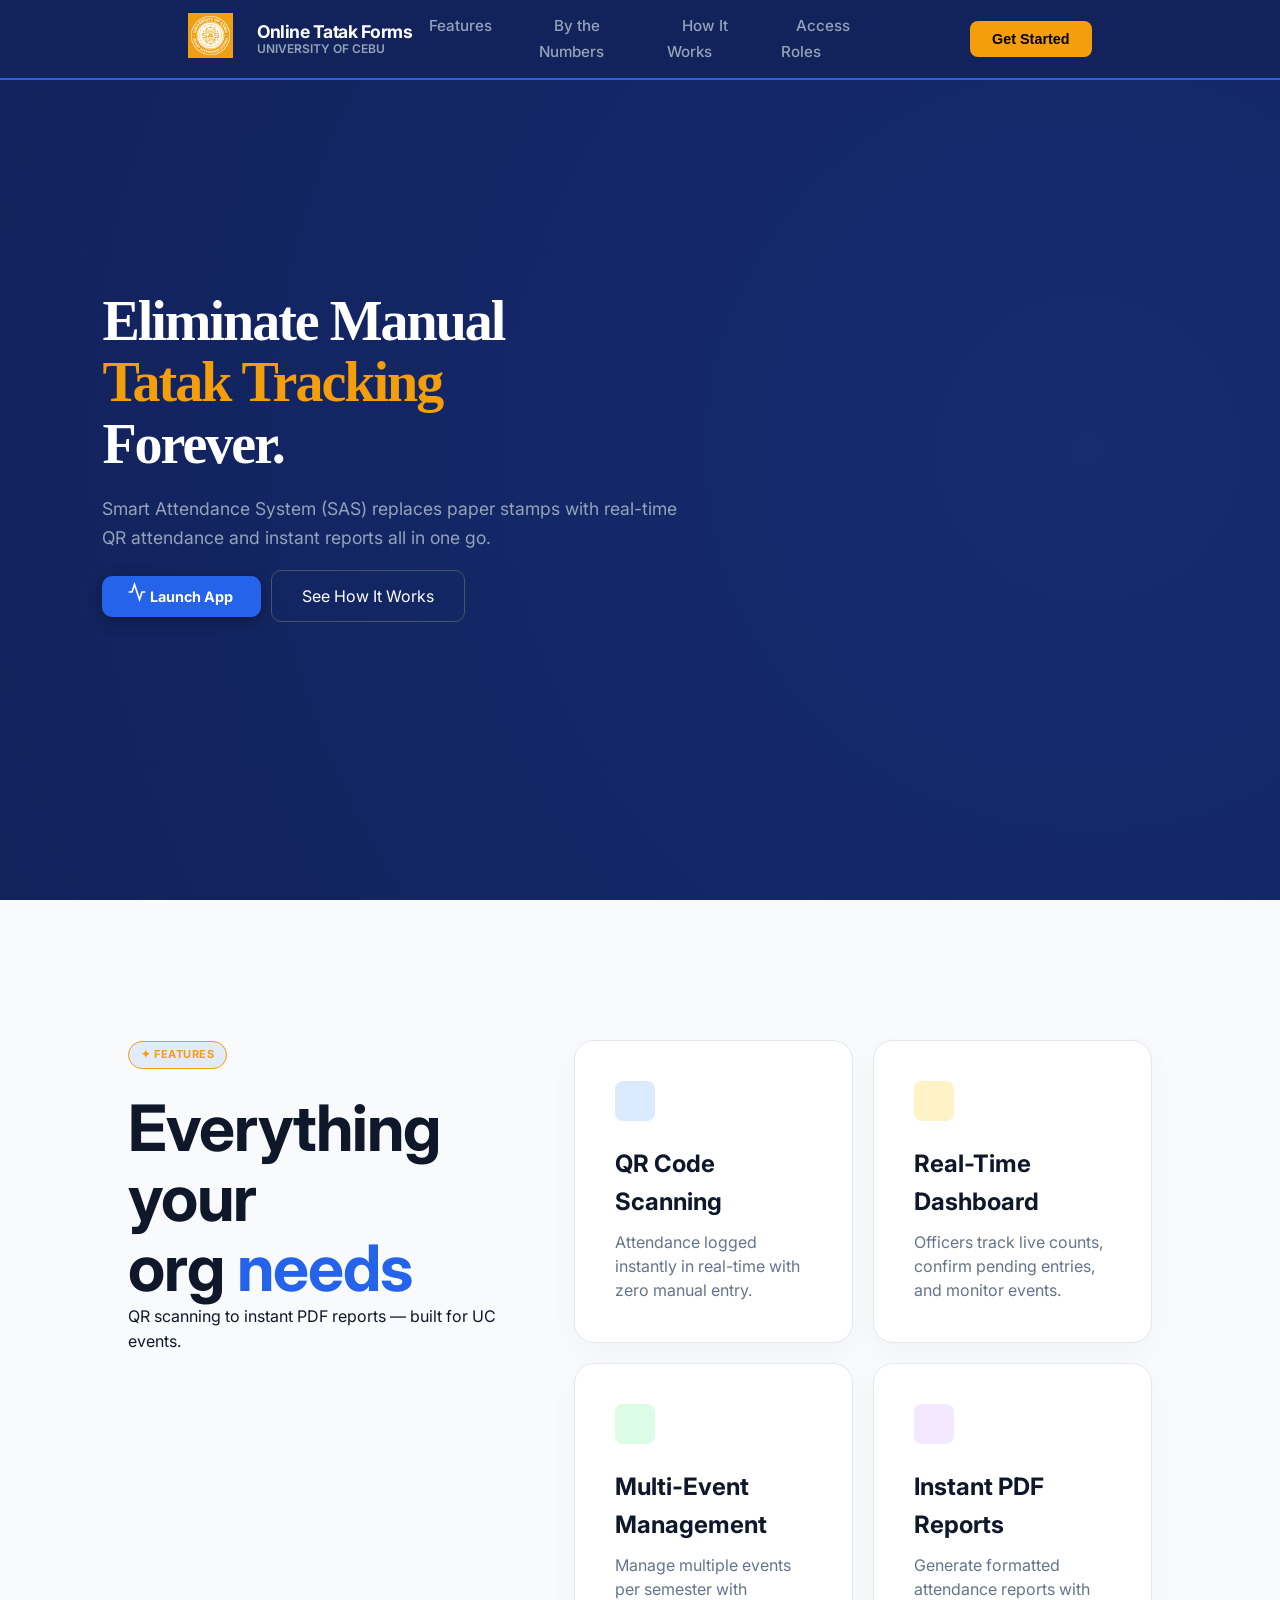
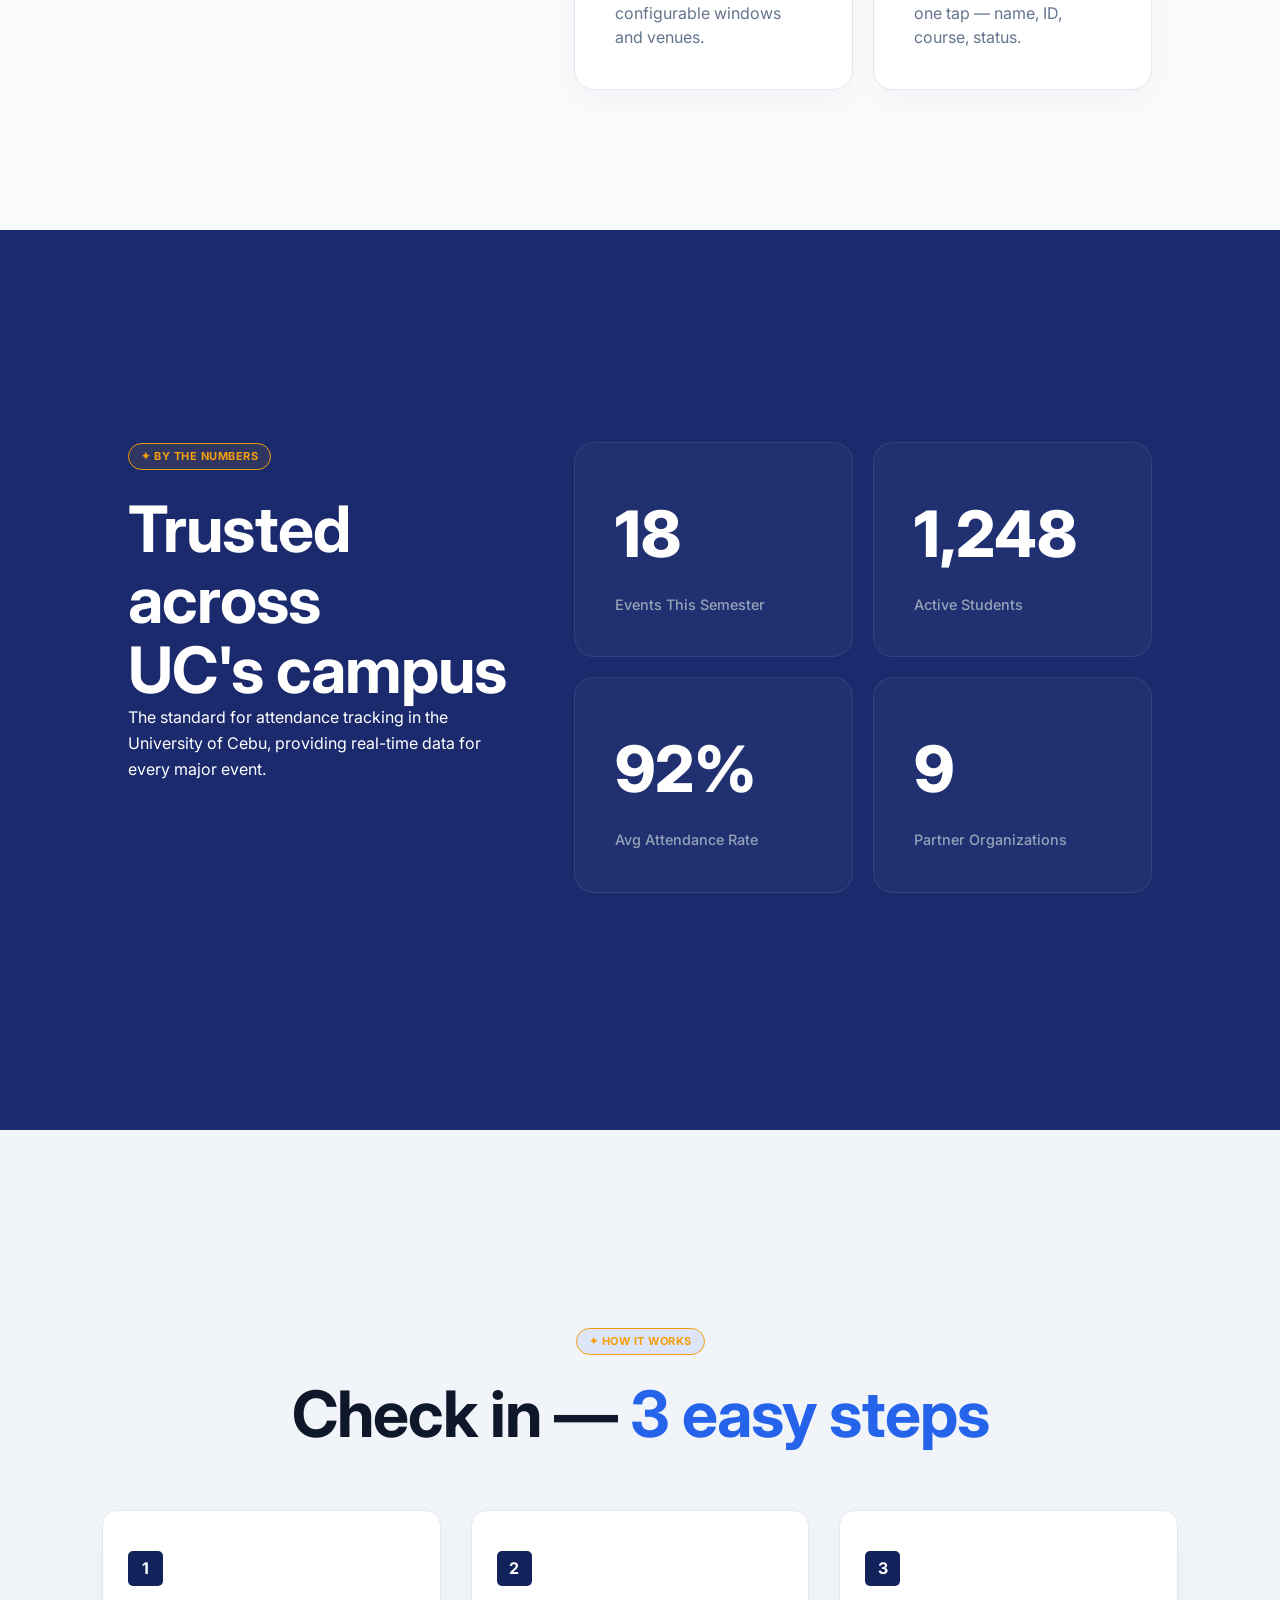
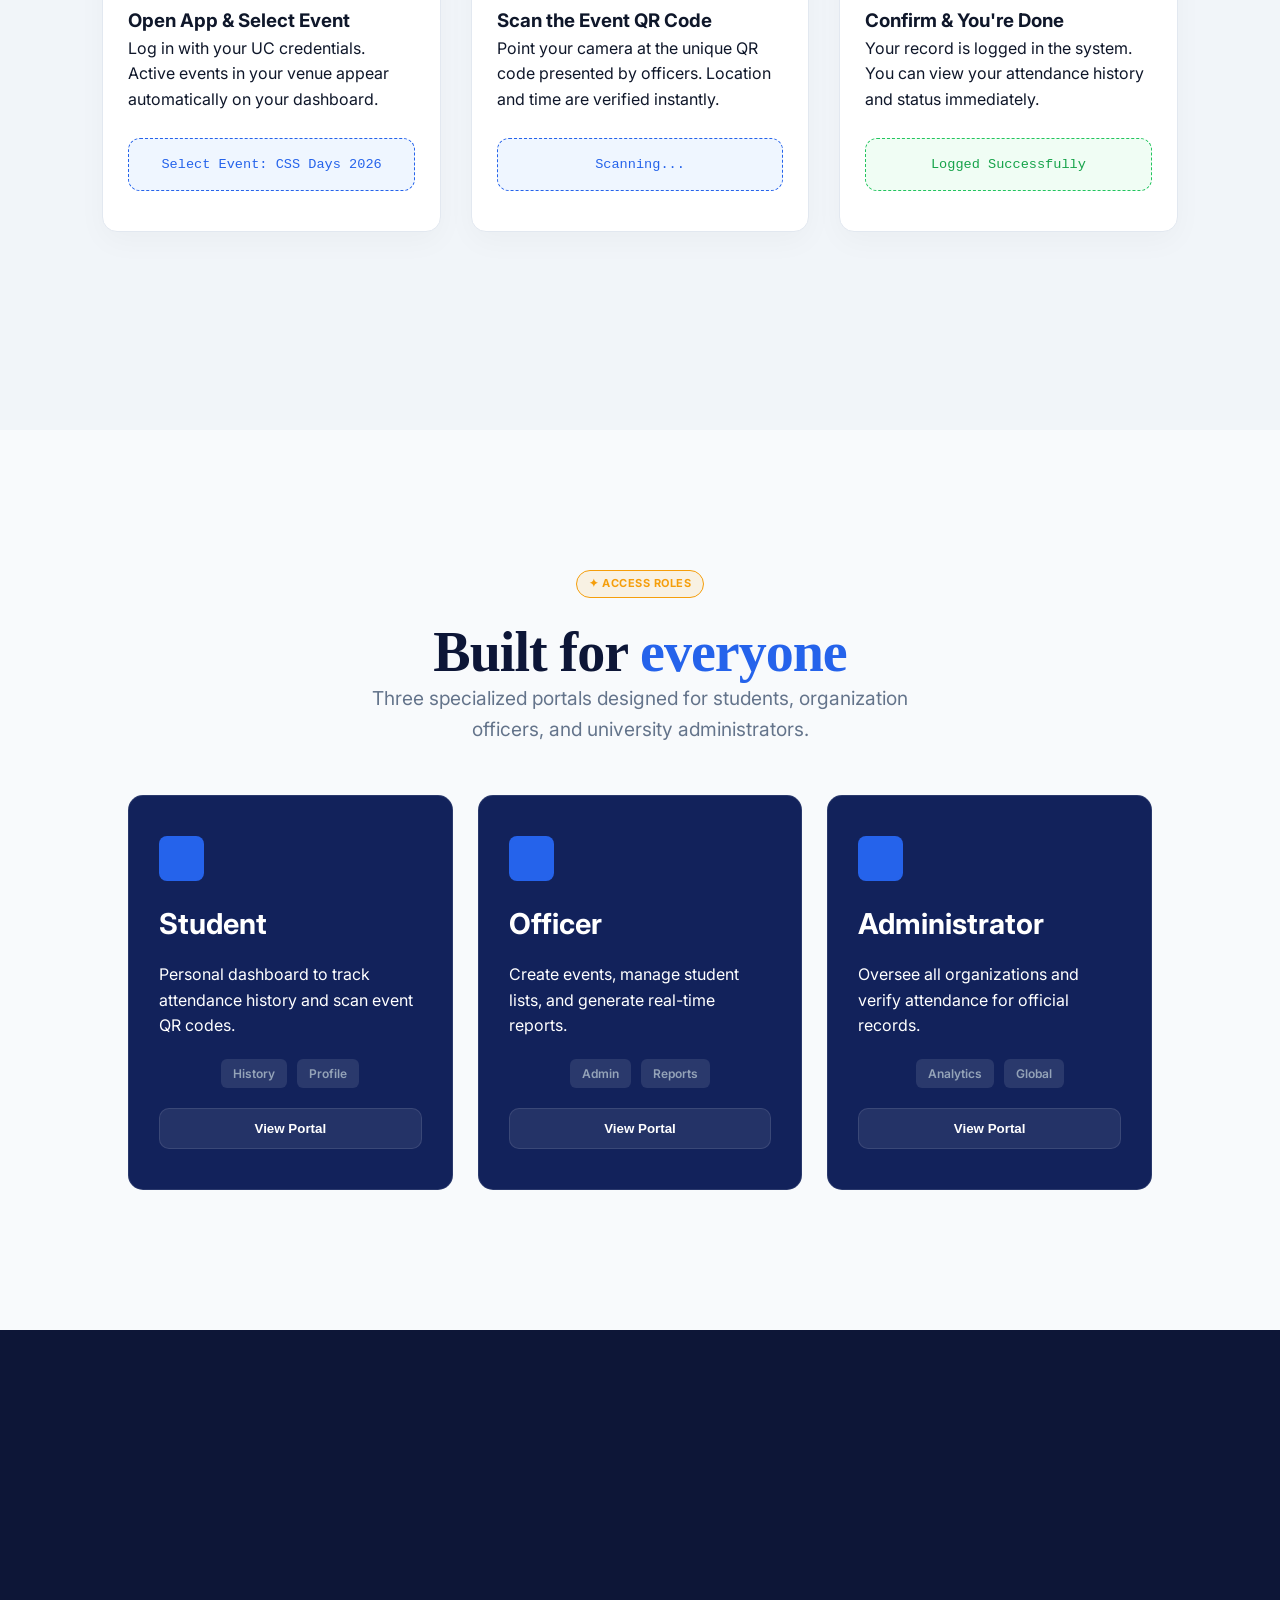
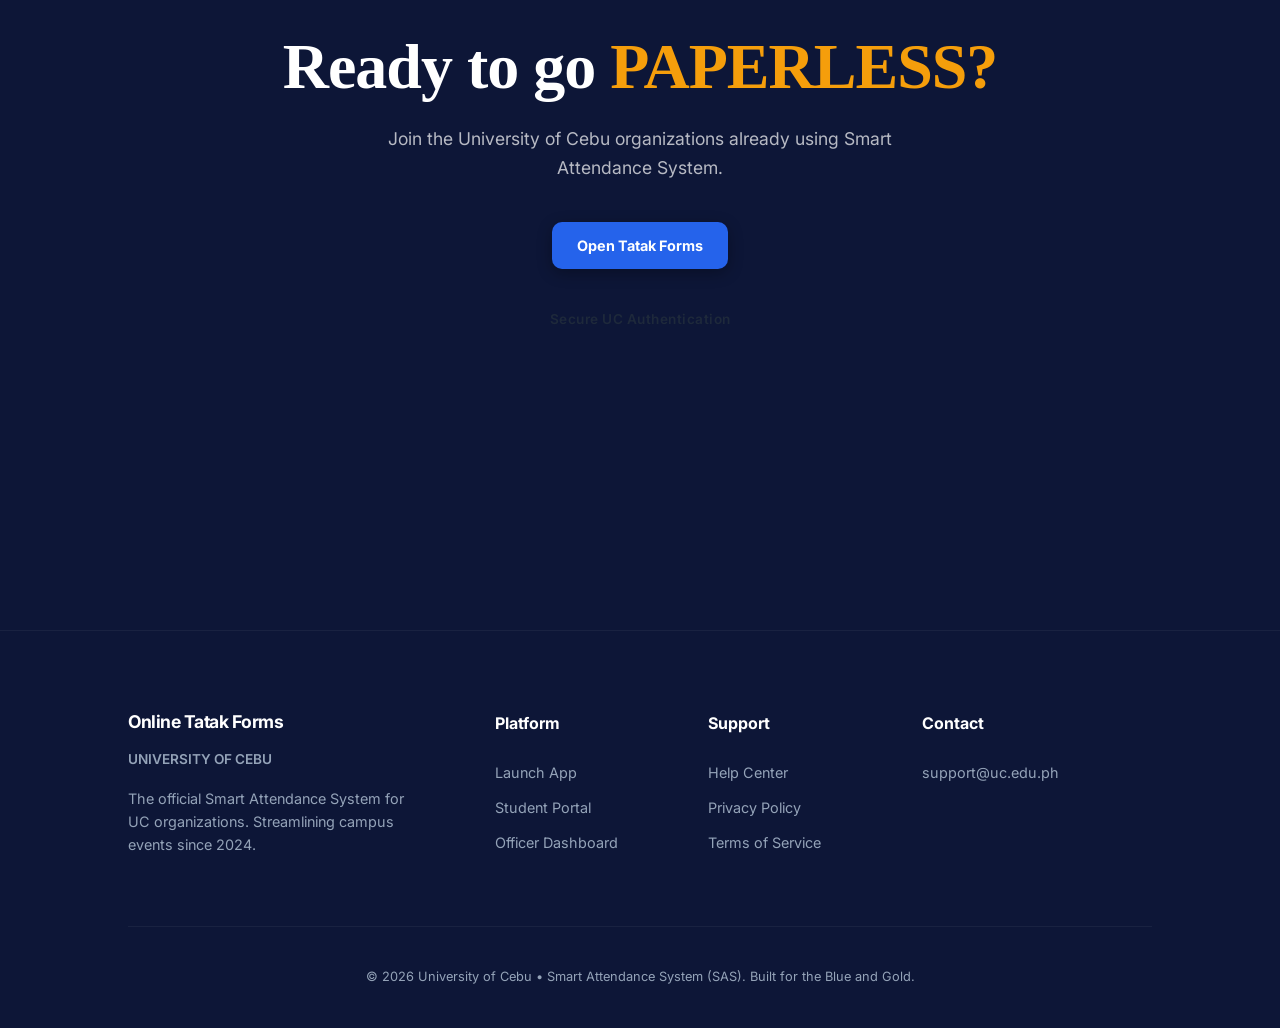
==== commit b7ea2ed9: "Semi Final commit" ====
--- a/index.html
+++ b/index.html
@@ -13,7 +13,7 @@
         <div class="nav-container">
             <div class="logo">
                 <div class="logo-icon">
-                    <img src="uc-logo.png" alt="UC Logo">
+                    <img src="655609284_1426759675272887_2726655014418430573_n.png">
                 </div>
                 <div class="logo-text">
                     <strong>Online Tatak Forms</strong>
@@ -147,7 +147,7 @@
     <section id="roles" class="roles-section">
         <div class="content-wrapper reveal">
             <span class="pill-badge gold">✦ ACCESS ROLES</span>
-            <h2>Built for <span class="text-blue">everyone</span></h2>
+            <h2 class="title-built">Built for <span>everyone</span></h2>
             <p class="description" style="margin: 0 auto 50px;">Three specialized portals designed for students, organization officers, and university administrators.</p>
             
             <div class="roles-grid">
@@ -175,7 +175,7 @@
 
                 <div class="role-card reveal">
                     <div class="role-icon"><i class="fas fa-university"></i></div>
-                    <h3>University</h3>
+                    <h3>Administrator</h3>
                     <p>Oversee all organizations and verify attendance for official records.</p>
                     <div class="role-pills">
                         <span>Analytics</span>
@@ -189,7 +189,7 @@
 
     <section class="final-cta">
         <div class="cta-content reveal">
-            <h2>Ready to go <span class="text-gold">paperless?</span></h2>
+            <h2><span class="text-white">Ready to go </span><span class="text-gold">paperless?</span></h2>
             <p>Join the University of Cebu organizations already using Smart Attendance System.</p>
             <div class="cta-actions">
                 <a href="login.html" class="btn-primary">Open Tatak Forms</a>
--- a/style.css
+++ b/style.css
@@ -236,11 +236,6 @@
     transition: all 0.4s cubic-bezier(0.175, 0.885, 0.32, 1.275);
 }
 
-.role-card:hover {
-    background: rgba(255, 255, 255, 0.07);
-    transform: translateY(-10px);
-    border-color: var(--uc-blue-bright);
-}
 
 .role-icon {
     font-size: 2.5rem;
@@ -2222,4 +2217,452 @@
     border-radius: 8px;
     cursor: pointer;
     font-weight: 600;
+}
+:root {
+    --uc-dark-blue: #12225b;
+    --uc-bright-blue: #2563eb;
+    --uc-yellow: #f59e0b;
+    --bg-light: #f8fafc;
+    --text-main: #ffffff;
+    --text-dark: #1e293b;
+}
+
+* {
+    margin: 0;
+    padding: 0;
+    box-sizing: border-box;
+}
+
+body {
+    font-family: 'Inter', sans-serif;
+    line-height: 1.6;
+    color: var(--text-dark);
+}
+
+/* NAVBAR */
+.navbar {
+    background: var(--uc-dark-blue);
+    display: flex;
+    justify-content: space-between;
+    align-items: center;
+    padding: 20px 8%;
+    border-bottom: 2px solid var(--uc-bright-blue);
+}
+
+.logo {
+    display: flex;
+    align-items: center;
+    color: white;
+}
+
+.logo img { height: 45px; margin-right: 12px; }
+
+nav a {
+    color: #cbd5e1;
+    text-decoration: none;
+    margin: 0 15px;
+    font-size: 14px;
+}
+
+/* HERO SECTION */
+.hero {
+    background-color: var(--uc-dark-blue);
+    padding: 100px 8%;
+    color: white;
+    position: relative;
+    overflow: hidden;
+}
+
+.hero-content {
+    max-width: 600px;
+    position: relative;
+    z-index: 2;
+}
+
+.hero h1 {
+    font-family: 'Arvo', serif;
+    font-size: 3.5rem;
+    line-height: 1.1;
+    margin-bottom: 20px;
+}
+
+.highlight { color: var(--uc-yellow); }
+
+.hero p {
+    font-size: 1.1rem;
+    color: #94a3b8;
+    margin-bottom: 30px;
+}
+
+/* Background Seal Decoration */
+.hero-bg-logo {
+    position: absolute;
+    right: -5%;
+    top: 50%;
+    transform: translateY(-50%);
+    width: 500px;
+    height: 500px;
+    background: url('uc-seal-watermark.png') no-repeat center;
+    background-size: contain;
+    opacity: 0.1;
+}
+
+/* BUTTONS */
+button {
+    padding: 12px 25px;
+    border-radius: 8px;
+    font-weight: 600;
+    cursor: pointer;
+    border: none;
+    transition: 0.3s;
+}
+
+.btn-yellow { background: var(--uc-yellow); color: #000; }
+.btn-blue { background: var(--uc-bright-blue); color: #fff; margin-right: 15px; }
+.btn-outline { 
+    background: transparent; 
+    border: 1px solid #475569; 
+    color: white; 
+}
+
+/* FEATURES SECTION */
+.features {
+    padding: 100px 8%;
+    background: var(--bg-light);
+    display: grid;
+    grid-template-columns: 1fr 1.5fr;
+    gap: 50px;
+}
+
+.badge {
+    background: #e2e8f0;
+    padding: 5px 12px;
+    border-radius: 20px;
+    font-size: 12px;
+    font-weight: bold;
+    color: var(--uc-dark-blue);
+}
+
+.features h2 {
+    font-family: 'Arvo', serif;
+    font-size: 3rem;
+    margin: 20px 0;
+}
+
+.accent { color: var(--uc-bright-blue); }
+
+/* CARDS GRID */
+.features-grid {
+    display: grid;
+    grid-template-columns: 1fr 1fr;
+    gap: 20px;
+}
+
+.card {
+    background: white;
+    padding: 30px;
+    border-radius: 12px;
+    box-shadow: 0 4px 6px -1px rgba(0, 0, 0, 0.05);
+}
+
+.card h3 {
+    margin: 15px 0 10px;
+    font-size: 1.2rem;
+}
+
+.card p {
+    color: #64748b;
+    font-size: 0.95rem;
+}
+
+.icon-box {
+    width: 40px;
+    height: 40px;
+    border-radius: 8px;
+    display: flex;
+    align-items: center;
+    justify-content: center;
+}
+
+.blue-bg { background: #dbeafe; color: #2563eb; }
+.yellow-bg { background: #fef3c7; }
+.green-bg { background: #dcfce7; }
+.grey-bg { background: #f1f5f9; }
+/* STATS SECTION (Dark Blue Background) */
+.stats {
+    background: var(--uc-dark-blue);
+    padding: 80px 8%;
+    display: grid;
+    grid-template-columns: 1fr 1.5fr;
+    align-items: center;
+    color: white;
+}
+
+.badge-outline {
+    border: 1px solid var(--uc-yellow);
+    color: var(--uc-yellow);
+    padding: 4px 10px;
+    border-radius: 20px;
+    font-size: 11px;
+}
+
+.stats h2 { font-family: 'Arvo', serif; font-size: 2.5rem; margin: 20px 0; }
+
+.stats-grid {
+    display: grid;
+    grid-template-columns: 1fr 1fr;
+    gap: 20px;
+}
+
+.stat-card {
+    background: rgba(255, 255, 255, 0.05);
+    padding: 30px;
+    border-radius: 15px;
+    border: 1px solid rgba(255, 255, 255, 0.1);
+}
+
+.stat-value { font-size: 2rem; font-weight: bold; margin-bottom: 5px; }
+
+/* HOW IT WORKS */
+.how-it-works {
+    padding: 100px 8%;
+    text-align: center;
+    background: #f1f5f9;
+}
+
+.section-header { margin-bottom: 50px; }
+
+.steps-grid {
+    display: grid;
+    grid-template-columns: repeat(3, 1fr);
+    gap: 30px;
+}
+
+.step-card {
+    background: white;
+    padding: 40px 25px;
+    border-radius: 15px;
+    text-align: left;
+    position: relative;
+}
+
+.step-num {
+    background: var(--uc-dark-blue);
+    color: white;
+    width: 35px; height: 35px;
+    display: flex; align-items: center; justify-content: center;
+    border-radius: 5px;
+    margin-bottom: 20px;
+    font-weight: bold;
+}
+
+.ui-mockup {
+    margin-top: 25px;
+    background: #eef2ff;
+    padding: 10px;
+    border-radius: 5px;
+    font-size: 12px;
+    color: #3730a3;
+    border-left: 4px solid var(--uc-bright-blue);
+}
+
+.ui-mockup.green { background: #dcfce7; color: #166534; border-color: #22c55e; }
+
+/* ACCESS ROLES */
+.roles {
+    padding: 100px 8%;
+    text-align: center;
+}
+
+.roles-grid {
+    display: grid;
+    grid-template-columns: repeat(3, 1fr);
+    gap: 25px;
+    margin-top: 50px;
+}
+
+.role-card {
+    background: var(--uc-dark-blue);
+    color: white;
+    padding: 40px 30px;
+    border-radius: 15px;
+    text-align: left;
+}
+
+.role-icon {
+    width: 45px; height: 45px;
+    background: var(--uc-bright-blue);
+    border-radius: 8px;
+    display: flex; align-items: center; justify-content: center;
+    margin-bottom: 20px;
+}
+
+.role-tags {
+    display: flex;
+    flex-wrap: wrap;
+    gap: 8px;
+    margin: 20px 0;
+}
+
+.role-tags span {
+    background: rgba(255, 255, 255, 0.1);
+    padding: 5px 12px;
+    border-radius: 5px;
+    font-size: 11px;
+}
+
+.role-btn {
+    background: rgba(255, 255, 255, 0.1);
+    color: white;
+    width: 100%;
+    text-align: left;
+    font-size: 13px;
+    margin-top: 10px;
+}
+
+.role-btn:hover { background: var(--uc-bright-blue); }
+.stats-section {
+    background-color: #1a2a6c; /* Deep UC Blue */
+    padding: 100px 10%;
+    color: #ffffff;
+}
+
+.stats-container {
+    display: grid;
+    grid-template-columns: 1fr 1.2fr;
+    gap: 60px;
+    align-items: center;
+}
+
+/* Header Text Styles */
+.pill-badge {
+    display: inline-block;
+    border: 1px solid #f59e0b;
+    color: #f59e0b;
+    padding: 4px 12px;
+    border-radius: 20px;
+    font-size: 11px;
+    font-weight: 700;
+    letter-spacing: 0.5px;
+    margin-bottom: 24px;
+}
+
+.stats-header h2 {
+    font-family: 'Arvo', serif;
+    font-size: 3rem;
+    line-height: 1.1;
+    margin-bottom: 20px;
+}
+
+.stats-header p {
+    color: #94a3b8;
+    max-width: 320px;
+    font-size: 1rem;
+}
+
+/* Stats Grid */
+.stats-grid {
+    display: grid;
+    grid-template-columns: repeat(2, 1fr);
+    gap: 20px;
+}
+
+.stat-card {
+    background: rgba(255, 255, 255, 0.08); /* Semi-transparent white */
+    border: 1px solid rgba(255, 255, 255, 0.1);
+    border-radius: 20px;
+    padding: 40px 30px;
+    transition: transform 0.3s ease;
+}
+
+.stat-card:hover {
+    transform: translateY(-5px);
+    background: rgba(255, 255, 255, 0.12);
+}
+
+.stat-content {
+    display: flex;
+    align-items: center;
+    gap: 20px;
+}
+
+.stat-icon {
+    width: 48px;
+    height: 48px;
+}
+
+/* Stat Typography */
+.stat-info {
+    display: flex;
+    flex-direction: column;
+}
+
+.stat-number {
+    font-size: 2.2rem;
+    font-weight: 800;
+    line-height: 1;
+}
+
+.stat-label {
+    font-size: 0.9rem;
+    color: #94a3b8;
+    margin-top: 8px;
+}
+
+/* Icon Colors (matching the image) */
+.blue { filter: invert(33%) sepia(91%) saturate(2251%) hue-rotate(212deg) brightness(101%) contrast(101%); }
+.green { filter: hue-rotate(90deg) brightness(1.2); }
+.purple { filter: hue-rotate(260deg) brightness(1.1); }
+
+
+/* Specific targeting for the "Built for" section */
+.roles-section {
+    background-color: #f8fafc; /* This is the semi-white background */
+    padding: 100px 10%;
+}
+
+h2.title-built {
+    font-family: 'Arvo', serif !important;
+    font-size: 3.5rem !important;
+    font-weight: 700 !important;
+    color: #0D1637 !important; /* Deep Navy from your image */
+    line-height: 1.1;
+    letter-spacing: -1px;
+}
+
+/* This targets the "everyone" part specifically */
+h2.title-built span {
+    color: #2563EB !important; /* Vibrant Blue */
+}
+
+/* Adjust the description under "Built for" */
+.roles-section .description {
+    color: #64748b !important; /* Grey color for the subtext */
+    margin: 10px auto 50px auto;
+}
+/* Ensure "Ready to go" is pure white */
+.text-white {
+    color: #ffffff !important;
+}
+
+/* Ensure "paperless?" is the correct UC Gold */
+.text-gold {
+    color: #f59e0b !important;
+}
+
+/* Style the header font to match your screenshot (Arvo Slab) */
+.final-cta h2 {
+    font-family: 'Arvo', serif;
+    font-size: clamp(2.5rem, 6vw, 4rem);
+    font-weight: 800;
+    line-height: 1.2;
+    margin-bottom: 20px;
+}
+
+/* Ensure the subtext is visible against the dark navy background */
+.final-cta p {
+    color: rgba(255, 255, 255, 0.7);
+    font-size: 1.1rem;
+    max-width: 600px;
+    margin: 0 auto 30px;
 }
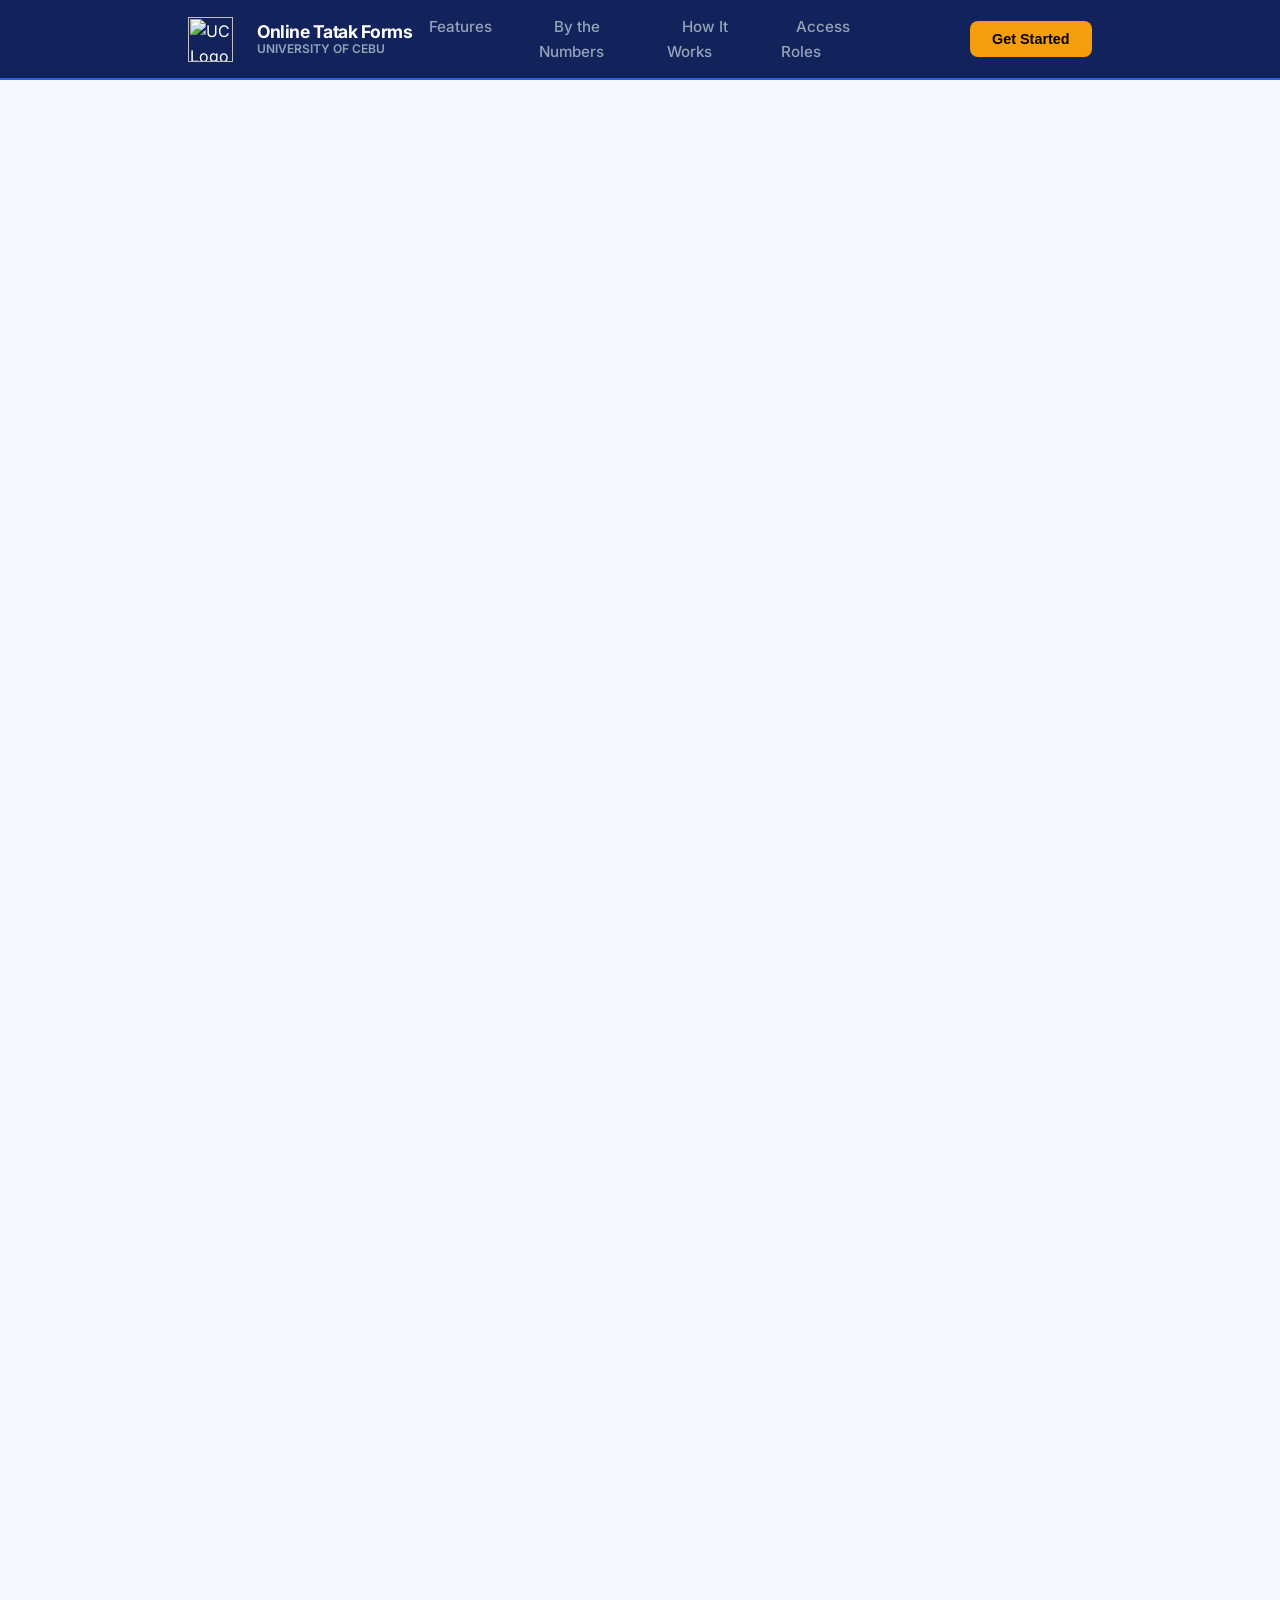
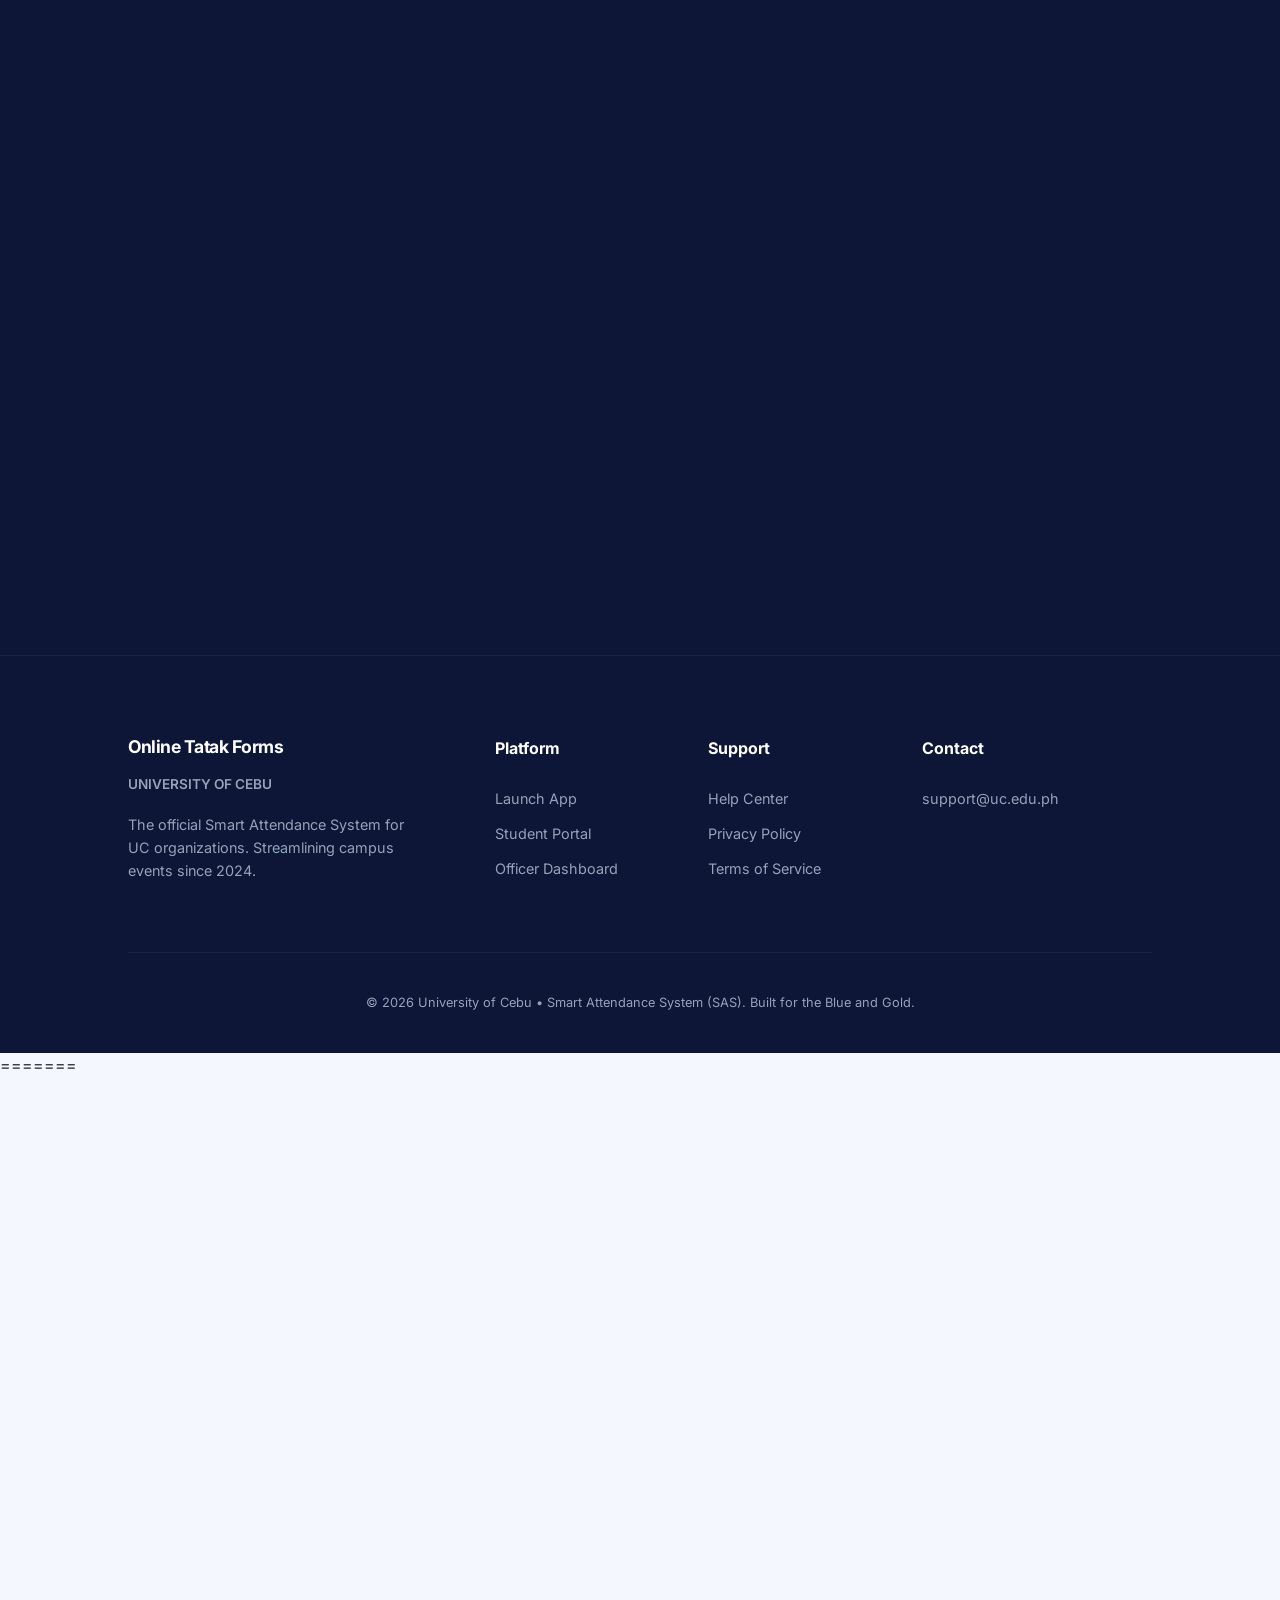
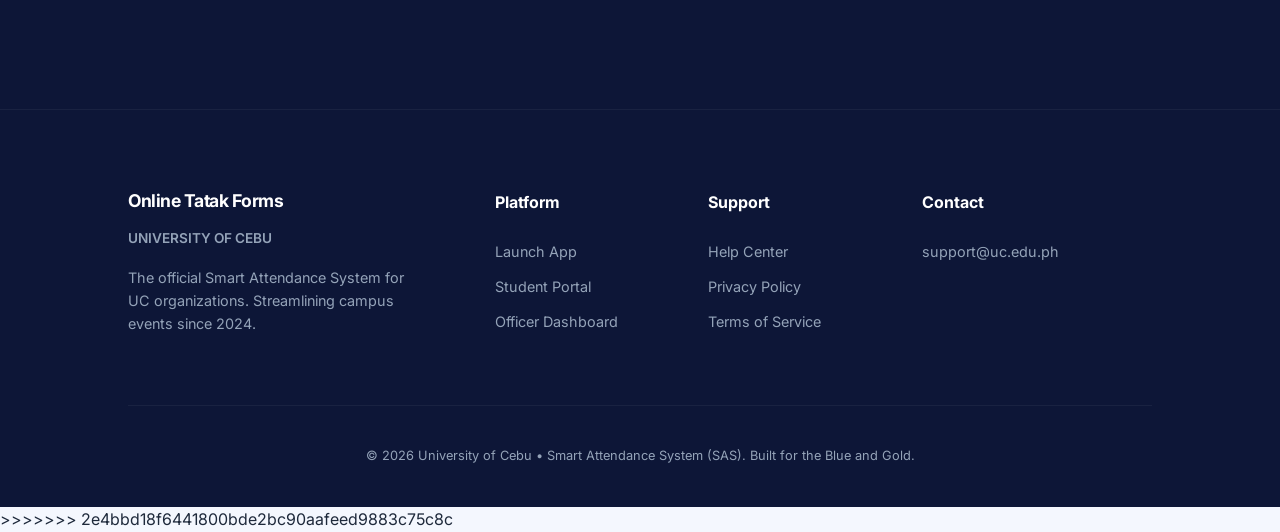
==== commit 571a2938: "Fixed unrelated histories" ====
--- a/index.html
+++ b/index.html
@@ -1,3 +1,4 @@
+<<<<<<< HEAD
 <!DOCTYPE html>
 <html lang="en">
 <head>
@@ -241,4 +242,249 @@
 
     <script src="script.js"></script>
 </body>
+=======
+<!DOCTYPE html>
+<html lang="en">
+<head>
+    <meta charset="UTF-8">
+    <meta name="viewport" content="width=device-width, initial-scale=1.0">
+    <title>Online Tatak Forms | University of Cebu</title>
+    <link rel="stylesheet" href="style.css">
+    <link href="https://fonts.googleapis.com/css2?family=Inter:wght@400;600;700;800&display=swap" rel="stylesheet">
+</head>
+<body>
+
+    <nav class="navbar">    
+        <div class="nav-container">
+            <div class="logo">
+                <div class="logo-icon">
+                    <img src="uc-logo.png" alt="UC Logo">
+                </div>
+                <div class="logo-text">
+                    <strong>Online Tatak Forms</strong>
+                    <span>University of Cebu</span>
+                </div>
+            </div>
+
+            <ul class="nav-links">
+                <li><a href="#features">Features</a></li>
+                <li><a href="#numbers">By the Numbers</a></li>
+                <li><a href="#how-it-works">How It Works</a></li>
+                <li><a href="#roles">Access Roles</a></li>
+            </ul>
+
+            <div class="nav-actions">
+                <button class="btn-get-started" onclick="location.href='login.html'">Get Started</button>
+            </div>
+        </div>
+    </nav>
+
+    <section class="hero reveal">
+        <div class="hero-content">
+            <h1>Eliminate Manual <br><span class="highlight">Tatak Tracking</span> <br>Forever.</h1>
+            <p class="description">Smart Attendance System (SAS) replaces paper stamps with real-time QR attendance and instant reports all in one go.</p>
+            <div class="hero-btns">
+                <a href="login.html" class="btn-primary">
+                    <svg width="20" height="20" viewBox="0 0 24 24" fill="none" stroke="currentColor" stroke-width="2"><path d="M22 12h-4l-3 9L9 3l-3 9H2"/></svg>
+                    Launch App
+                </a>
+                <a href="#how-it-works" class="btn-outline">See How It Works</a>
+            </div>
+        </div>
+    </section>
+
+    <section id="features" class="features-section reveal">
+        <div class="section-layout">
+            <div class="feature-intro">
+                <span class="pill-badge">✦ FEATURES</span>
+                <h2>Everything your <br>org <span class="text-blue">needs</span></h2>
+                <p>QR scanning to instant PDF reports — built for UC events.</p>
+            </div>
+            <div class="feature-grid">
+                <div class="feature-card">
+                    <div class="icon-box blue-bg"><i class="fas fa-qrcode"></i></div>
+                    <h3>QR Code Scanning</h3>
+                    <p>Attendance logged instantly in real-time with zero manual entry.</p>
+                </div>
+                <div class="feature-card">
+                    <div class="icon-box gold-bg"><i class="fas fa-chart-line"></i></div>
+                    <h3>Real-Time Dashboard</h3>
+                    <p>Officers track live counts, confirm pending entries, and monitor events.</p>
+                </div>
+                <div class="feature-card">
+                    <div class="icon-box green-bg"><i class="fas fa-calendar-alt"></i></div>
+                    <h3>Multi-Event Management</h3>
+                    <p>Manage multiple events per semester with configurable windows and venues.</p>
+                </div>
+                <div class="feature-card">
+                    <div class="icon-box purple-bg"><i class="fas fa-file-pdf"></i></div>
+                    <h3>Instant PDF Reports</h3>
+                    <p>Generate formatted attendance reports with one tap — name, ID, course, status.</p>
+                </div>
+            </div>
+        </div>
+    </section>
+
+    <section id="numbers" class="stats-section reveal">
+        <div class="section-layout">
+            <div class="stats-intro">
+                <span class="pill-badge gold">✦ BY THE NUMBERS</span>
+                <h2>Trusted across <br>UC's campus</h2>
+                <p>The standard for attendance tracking in the University of Cebu, providing real-time data for every major event.</p>
+            </div>
+            <div class="stats-grid">
+                <div class="stat-item">
+                    <span class="stat-num">18</span>
+                    <p class="stat-label">Events This Semester</p>
+                </div>
+                <div class="stat-item">
+                    <span class="stat-num">1,248</span>
+                    <p class="stat-label">Active Students</p>
+                </div>
+                <div class="stat-item">
+                    <span class="stat-num">92%</span>
+                    <p class="stat-label">Avg Attendance Rate</p>
+                </div>
+                <div class="stat-item">
+                    <span class="stat-num">9</span>
+                    <p class="stat-label">Partner Organizations</p>
+                </div>
+            </div>
+        </div>
+    </section>
+
+    <section id="how-it-works" class="how-it-works reveal">
+        <div class="content-wrapper">
+            <span class="pill-badge">✦ HOW IT WORKS</span>
+            <h2 class="centered-h2">Check in — <span class="text-blue">3 easy steps</span></h2>
+            
+            <div class="steps-grid">
+                <div class="step-card reveal">
+                    <div class="step-header">
+                        <span class="step-num">1</span>
+                    </div>
+                    <h3>Open App & Select Event</h3>
+                    <p>Log in with your UC credentials. Active events in your venue appear automatically on your dashboard.</p>
+                    <div class="step-mockup">Select Event: CSS Days 2026</div>
+                </div>
+
+                <div class="step-card reveal">
+                    <div class="step-header">
+                        <span class="step-num">2</span>
+                    </div>
+                    <h3>Scan the Event QR Code</h3>
+                    <p>Point your camera at the unique QR code presented by officers. Location and time are verified instantly.</p>
+                    <div class="step-mockup qr-mockup"><i class="fas fa-qrcode"></i> Scanning...</div>
+                </div>
+
+                <div class="step-card reveal">
+                    <div class="step-header">
+                        <span class="step-num">3</span>
+                    </div>
+                    <h3>Confirm & You're Done</h3>
+                    <p>Your record is logged in the system. You can view your attendance history and status immediately.</p>
+                    <div class="step-mockup success-mockup"><i class="fas fa-check-circle"></i> Logged Successfully</div>
+                </div>
+            </div>
+        </div>
+    </section>
+
+    <section id="roles" class="roles-section">
+        <div class="content-wrapper reveal">
+            <span class="pill-badge gold">✦ ACCESS ROLES</span>
+            <h2>Built for <span class="text-blue">everyone</span></h2>
+            <p class="description" style="margin: 0 auto 50px;">Three specialized portals designed for students, organization officers, and university administrators.</p>
+            
+            <div class="roles-grid">
+                <div class="role-card reveal">
+                    <div class="role-icon"><i class="fas fa-user-graduate"></i></div>
+                    <h3>Student</h3>
+                    <p>Personal dashboard to track attendance history and scan event QR codes.</p>
+                    <div class="role-pills">
+                        <span>History</span>
+                        <span>Profile</span>
+                    </div>
+                    <button class="btn-role">View Portal</button>
+                </div>
+
+                <div class="role-card reveal">
+                    <div class="role-icon"><i class="fas fa-user-shield"></i></div>
+                    <h3>Officer</h3>
+                    <p>Create events, manage student lists, and generate real-time reports.</p>
+                    <div class="role-pills">
+                        <span>Admin</span>
+                        <span>Reports</span>
+                    </div>
+                    <button class="btn-role">View Portal</button>
+                </div>
+
+                <div class="role-card reveal">
+                    <div class="role-icon"><i class="fas fa-university"></i></div>
+                    <h3>University</h3>
+                    <p>Oversee all organizations and verify attendance for official records.</p>
+                    <div class="role-pills">
+                        <span>Analytics</span>
+                        <span>Global</span>
+                    </div>
+                    <button class="btn-role">View Portal</button>
+                </div>
+            </div>
+        </div>
+    </section>
+
+    <section class="final-cta">
+        <div class="cta-content reveal">
+            <h2>Ready to go <span class="text-gold">paperless?</span></h2>
+            <p>Join the University of Cebu organizations already using Smart Attendance System.</p>
+            <div class="cta-actions">
+                <a href="login.html" class="btn-primary">Open Tatak Forms</a>
+                <span class="secure-tag"><i class="fas fa-shield-alt"></i> Secure UC Authentication</span>
+            </div>
+        </div>
+    </section>
+
+    <footer class="site-footer">
+    <div class="footer-container">
+        <div class="footer-brand">
+            <div class="logo">
+                <div class="logo-text">
+                    <strong style="color: white;">Online Tatak Forms</strong><br>
+                    <span style="font-size: 0.85rem;">University of Cebu</span>
+                </div>
+            </div>
+            <p class="footer-desc">The official Smart Attendance System for UC organizations. Streamlining campus events since 2024.</p>
+        </div>
+
+        <div class="footer-links">
+            <h4>Platform</h4>
+            <a href="#">Launch App</a>
+            <a href="#">Student Portal</a>
+            <a href="#">Officer Dashboard</a>
+        </div>
+
+        <div class="footer-links">
+            <h4>Support</h4>
+            <a href="#">Help Center</a>
+            <a href="#">Privacy Policy</a>
+            <a href="#">Terms of Service</a>
+        </div>
+
+        <div class="footer-links">
+            <h4>Contact</h4>
+            <a href="mailto:support@uc.edu.ph">support@uc.edu.ph</a>
+            <div class="social-icons">
+                <i class="fab fa-facebook"></i>
+                <i class="fab fa-github"></i>
+            </div>
+        </div>
+    </div>
+    
+    <div class="footer-bottom">
+        <p>&copy; 2026 University of Cebu • Smart Attendance System (SAS). Built for the Blue and Gold.</p>
+    </div>
+</footer>
+
+    <script src="script.js"></script>
+</body>
+>>>>>>> 2e4bbd18f6441800bde2bc90aafeed9883c75c8c
 </html>
--- a/style.css
+++ b/style.css
@@ -1,3 +1,4 @@
+<<<<<<< HEAD
 
 h1 {
     font-size: clamp(3.5rem, 8vw, 5.5rem);
@@ -2665,4 +2666,2230 @@
     font-size: 1.1rem;
     max-width: 600px;
     margin: 0 auto 30px;
+=======
+
+h1 {
+    font-size: clamp(3.5rem, 8vw, 5.5rem);
+    font-weight: 800; 
+    line-height: 1;
+    letter-spacing: -2px;
+    margin-bottom: 1.5rem;
+}
+
+h2 {
+    font-size: clamp(2.5rem, 5vw, 4rem);
+    font-weight: 700;
+    line-height: 1.1;
+    letter-spacing: -1px;
+}
+
+.description {
+    font-size: 1.25rem;
+    line-height: 1.6;
+    color: rgba(255, 255, 255, 0.7);
+    max-width: 550px;
+    margin-bottom: 2.5rem;
+}
+
+.feature-card h3 {
+    font-size: 1.5rem;
+    font-weight: 700;
+    margin: 1.5rem 0 0.5rem 0;
+    color: #0f172a;
+}
+
+.feature-card p {
+    font-size: 1rem;
+    line-height: 1.5;
+    color: #64748b;
+}
+
+.icon-box {
+    width: 48px;
+    height: 48px;
+    border-radius: 12px;
+    display: flex;
+    align-items: center;
+    justify-content: center;
+    font-size: 1.2rem;
+}
+
+.blue-bg { background: #dbeafe; color: #2563eb; }
+.gold-bg { background: #fef3c7; color: #d97706; }
+.green-bg { background: #dcfce7; color: #16a34a; }
+.purple-bg { background: #f3e8ff; color: #9333ea; }
+
+
+.pill-badge {
+    display: inline-block;
+    padding: 6px 16px;
+    background: #eff6ff;
+    color: #1e40af;
+    border-radius: 50px;
+    font-size: 0.75rem;
+    font-weight: 700;
+    text-transform: uppercase;
+    margin-bottom: 1.5rem;
+}
+
+.stats-section {
+    background-color: var(--navy-deep);
+}
+
+.stats-grid {
+    display: grid;
+    grid-template-columns: 1fr 1fr;
+    gap: 20px;
+}
+
+.stat-item {
+    background: rgba(255, 255, 255, 0.03);
+    border: 1px solid rgba(255, 255, 255, 0.08);
+    padding: 40px;
+    border-radius: 20px;
+    transition: background 0.3s ease;
+}
+
+.stat-item:hover {
+    background: rgba(255, 255, 255, 0.05);
+}
+
+.stat-num {
+    display: block;
+    font-size: 3.5rem;
+    font-weight: 800;
+    color: white;
+    margin-bottom: 5px;
+}
+
+.stat-label {
+    color: var(--text-dim);
+    font-size: 1rem;
+    font-weight: 500;
+}
+
+.how-it-works {
+    background-color: var(--white-bg);
+    color: var(--text-dark);
+}
+
+.centered-h2 {
+    text-align: center;
+    margin-bottom: 60px;
+}
+
+.steps-grid {
+    display: grid;
+    grid-template-columns: repeat(3, 1fr);
+    gap: 30px;
+    margin-top: 40px;
+}
+
+.step-card {
+    background: white;
+    padding: 40px 30px;
+    border-radius: 24px;
+    box-shadow: 0 10px 30px rgba(0,0,0,0.02);
+}
+
+.step-num {
+    background-color: var(--navy-deep);
+    color: white;
+    width: 44px;
+    height: 44px;
+    display: flex;
+    align-items: center;
+    justify-content: center;
+    border-radius: 10px;
+    font-weight: 800;
+    margin-bottom: 25px;
+}
+
+.step-mockup {
+    margin-top: 25px;
+    background: #eff6ff;
+    border: 1px dashed var(--uc-blue-bright);
+    color: var(--uc-blue-bright);
+    padding: 15px;
+    border-radius: 12px;
+    font-size: 0.85rem;
+    font-family: monospace;
+    text-align: center;
+}
+
+.success-mockup {
+    background: #f0fdf4;
+    border-color: #22c55e;
+    color: #16a34a;
+}
+
+.roles-section, .final-cta {
+    display: flex;
+    flex-direction: column;
+    align-items: center; 
+    justify-content: center; 
+    text-align: center;
+    width: 100%;
+}
+
+.content-wrapper, .cta-content {
+    max-width: 1100px;
+    width: 100%;
+    margin: 0 auto;
+}
+
+.center-header {
+    margin-bottom: 50px;
+}
+
+.center-header .description {
+    margin: 20px auto 0; 
+    max-width: 600px;
+}
+
+/* GRID CENTERING */
+.roles-grid {
+    display: grid;
+    grid-template-columns: repeat(3, 1fr);
+    gap: 30px;
+    justify-content: center;
+    width: 100%;
+}
+
+.final-cta {
+    background-color: var(--navy-darker);
+    padding: 150px 10%;
+}
+
+.cta-actions {
+    display: flex;
+    flex-direction: column;
+    align-items: center;
+    gap: 20px;
+    margin-top: 40px;
+}
+
+.secure-tag {
+    color: var(--success);
+    font-size: 0.85rem;
+    font-weight: 600;
+    letter-spacing: 0.5px;
+}
+
+.role-card:nth-child(1) { transition-delay: 0.1s; }
+.role-card:nth-child(2) { transition-delay: 0.2s; }
+.role-card:nth-child(3) { transition-delay: 0.3s; }
+
+.pill-badge.gold {
+    background: rgba(245, 158, 11, 0.1);
+    color: var(--uc-gold);
+}
+
+.roles-section {
+    background-color: var(--navy-deep);
+    text-align: center;
+}
+
+.roles-grid {
+    display: grid;
+    grid-template-columns: repeat(3, 1fr);
+    gap: 30px;
+    margin-top: 40px;
+}
+
+.role-card {
+    background: rgba(255, 255, 255, 0.04);
+    border: 1px solid rgba(255, 255, 255, 0.1);
+    padding: 50px 30px;
+    border-radius: 24px;
+    transition: all 0.4s cubic-bezier(0.175, 0.885, 0.32, 1.275);
+}
+
+.role-card:hover {
+    background: rgba(255, 255, 255, 0.07);
+    transform: translateY(-10px);
+    border-color: var(--uc-blue-bright);
+}
+
+.role-icon {
+    font-size: 2.5rem;
+    color: var(--uc-blue-bright);
+    margin-bottom: 20px;
+}
+
+.role-card h3 {
+    font-size: 1.8rem;
+    margin-bottom: 15px;
+}
+
+.role-pills {
+    display: flex;
+    justify-content: center;
+    gap: 10px;
+    margin: 20px 0;
+}
+
+.role-pills span {
+    background: rgba(255, 255, 255, 0.1);
+    padding: 5px 12px;
+    border-radius: 6px;
+    font-size: 0.75rem;
+    font-weight: 600;
+    color: var(--text-dim);
+}
+
+.btn-role {
+    width: 100%;
+    padding: 12px;
+    background: rgba(255, 255, 255, 0.08);
+    border: 1px solid rgba(255, 255, 255, 0.1);
+    color: white;
+    border-radius: 10px;
+    font-weight: 600;
+    cursor: pointer;
+    transition: 0.3s;
+}
+
+.btn-role:hover {
+    background: var(--uc-blue-bright);
+    border-color: var(--uc-blue-bright);
+}
+
+.final-cta {
+    background-color: var(--navy-darker);
+    padding: 120px 10%;
+    text-align: center;
+}
+
+.cta-box h2 {
+    font-size: 3.5rem;
+    margin-bottom: 15px;
+}
+
+.secure-tag {
+    display: block;
+    margin-top: 20px;
+    color: var(--success);
+    font-size: 0.85rem;
+    font-weight: 600;
+}
+
+.text-gold { color: var(--uc-gold); }
+
+.site-footer {
+    background-color: var(--navy-darker);
+    color: var(--text-dim);
+    padding: 80px 10% 40px;
+    border-top: 1px solid rgba(255, 255, 255, 0.05);
+}
+
+.footer-container {
+    display: grid;
+    grid-template-columns: 2fr 1fr 1fr 1.5fr;
+    gap: 60px;
+    margin-bottom: 60px;
+}
+
+.footer-brand .footer-desc {
+    margin-top: 20px;
+    font-size: 0.9rem;
+    line-height: 1.6;
+    max-width: 300px;
+}
+
+.footer-links h4 {
+    color: white;
+    font-size: 1rem;
+    margin-bottom: 25px;
+    font-weight: 700;
+}
+
+.footer-links a {
+    display: block;
+    color: var(--text-dim);
+    text-decoration: none;
+    margin-bottom: 12px;
+    font-size: 0.9rem;
+    transition: color 0.3s;
+}
+
+.footer-links a:hover {
+    color: var(--uc-blue-bright);
+}
+
+.social-icons {
+    margin-top: 20px;
+    display: flex;
+    gap: 15px;
+    font-size: 1.2rem;
+}
+
+.footer-bottom {
+    padding-top: 40px;
+    border-top: 1px solid rgba(255, 255, 255, 0.05);
+    text-align: center;
+    font-size: 0.8rem;
+}
+
+@media (max-width: 992px) {
+    .footer-container {
+        grid-template-columns: 1fr 1fr;
+        gap: 40px;
+    }
+}
+
+@media (max-width: 576px) {
+    .footer-container {
+        grid-template-columns: 1fr;
+    }
+}
+
+:root {
+    --navy-deep: #121e4b;
+    --navy-darker: #0d1637;
+    --uc-blue-bright: #2563eb;
+    --uc-gold: #f59e0b;
+    --white-bg: #f8fafc;
+    --text-dim: #94a3b8;
+}
+
+/* RESET & BASE */
+* { box-sizing: border-box; margin: 0; padding: 0; }
+html { scroll-behavior: smooth; }
+body { 
+    font-family: 'Inter', sans-serif; 
+    background-color: var(--navy-deep); 
+    color: white;
+    overflow-x: hidden;
+}
+
+.navbar {
+    position: fixed;
+    top: 0;
+    left: 0;
+    width: 100%;
+    height: 80px;
+    display: flex;
+    align-items: center;
+    background: rgba(13, 22, 55, 0.85); /* Deep navy with transparency */
+    backdrop-filter: blur(12px); /* Modern glass effect */
+    border-bottom: 1px solid rgba(255, 255, 255, 0.08);
+    z-index: 2000;
+}
+
+.nav-container {
+    display: flex;
+    justify-content: space-between;
+    align-items: center;
+    width: 100%;
+    padding: 0 8%;
+}
+
+.logo {
+    display: flex;
+    align-items: center;
+    gap: 12px;
+    flex: 1; 
+}
+
+.logo-icon img {
+    height: 40px;
+    width: auto;
+}
+
+.logo-text {
+    display: flex;
+    flex-direction: column;
+    line-height: 1.2;
+}
+
+.logo-text strong {
+    color: white;
+    font-size: 1.1rem;
+    letter-spacing: -0.5px;
+}
+
+.logo-text span {
+    color: var(--text-dim);
+    font-size: 0.75rem;
+    text-transform: uppercase;
+    font-weight: 600;
+}
+
+.nav-links {
+    display: flex;
+    list-style: none;
+    gap: 32px;
+    flex: 2; 
+    justify-content: center;
+}
+
+.nav-links a {
+    text-decoration: none;
+    color: var(--text-dim);
+    font-size: 0.95rem;
+    font-weight: 500;
+    transition: color 0.3s ease;
+}
+
+.nav-links a:hover {
+    color: white;
+}
+
+.nav-actions {
+    display: flex;
+    justify-content: flex-end;
+    flex: 1; 
+}
+
+.btn-get-started {
+    background-color: var(--uc-gold);
+    color: #000;
+    padding: 10px 22px;
+    border-radius: 8px;
+    font-weight: 700;
+    font-size: 0.9rem;
+    border: none;
+    cursor: pointer;
+    transition: transform 0.2s ease, filter 0.2s ease;
+}
+
+.btn-get-started:hover {
+    transform: translateY(-2px);
+    filter: brightness(1.1);
+}
+
+@media (max-width: 1024px) {
+    .nav-links {
+        display: none; 
+    }
+}
+
+section {
+    width: 100%; min-height: 100vh;
+    padding: 140px 10%;
+    display: flex; align-items: center;
+    box-sizing: border-box;
+}
+
+.features-section, .how-it-works { background: var(--white-bg); color: #0f172a; }
+
+.hero { background: radial-gradient(circle at 85% 50%, rgba(37, 99, 235, 0.15), transparent), var(--navy-deep); }
+.hero h1 { font-size: clamp(3rem, 7vw, 5rem); line-height: 1.1; margin-bottom: 1.5rem; }
+.highlight { color: var(--uc-gold); }
+.description { color: var(--text-dim); font-size: 1.2rem; max-width: 600px; margin-bottom: 2rem; }
+
+.section-layout { display: grid; grid-template-columns: 1fr 1.5fr; gap: 60px; width: 100%; }
+.feature-grid, .steps-container { display: grid; grid-template-columns: repeat(auto-fit, minmax(250px, 1fr)); gap: 20px; }
+
+.feature-card, .step-card {
+    background: white; padding: 40px; border-radius: 20px;
+    border: 1px solid #e2e8f0; box-shadow: 0 10px 30px rgba(0,0,0,0.03);
+}
+
+.step-num {
+    background: var(--navy-deep); color: white;
+    width: 40px; height: 40px; border-radius: 8px;
+    display: flex; align-items: center; justify-content: center; font-weight: bold; margin-bottom: 20px;
+}
+
+.btn-primary { background: var(--uc-blue-bright); color: white; border: none; padding: 15px 30px; border-radius: 10px; font-weight: 600; cursor: pointer; text-decoration: none; }
+.btn-gold { background: var(--uc-gold); color: black; border: none; padding: 10px 20px; border-radius: 8px; font-weight: 700; cursor: pointer; }
+.btn-outline { background: transparent; color: white; border: 1px solid rgba(255,255,255,0.3); padding: 15px 30px; border-radius: 10px; text-decoration: none; margin-left: 10px; }
+
+.reveal { opacity: 0; transform: translateY(40px); transition: 1s cubic-bezier(0.17, 0.67, 0.83, 0.67); }
+.reveal.active { opacity: 1; transform: translateY(0); }
+
+.stats-container { display: flex; justify-content: space-around; width: 100%; text-align: center; }
+.stat-num { font-size: 4rem; font-weight: 800; display: block; }
+.text-blue { color: var(--uc-blue-bright); }
+.pill-badge { background: rgba(37, 99, 235, 0.1); color: var(--uc-blue-bright); padding: 5px 15px; border-radius: 20px; font-size: 0.8rem; font-weight: 700; }
+.final-cta { flex-direction: column; text-align: center; background: var(--navy-darker); }
+.footer { padding: 40px; text-align: center; color: var(--text-dim); border-top: 1px solid rgba(255,255,255,0.05); }
+
+.login-split-page {
+    margin: 0;
+    height: 100vh;
+    background-color: #2563eb;
+    display: flex;
+    overflow: hidden;
+}
+
+.login-wrapper {
+    display: flex;
+    width: 100%;
+}
+
+.brand-hero {
+    flex: 1.2;
+    display: flex;
+    align-items: center;
+    padding-left: 10%;
+    background: radial-gradient(circle at top left, #3b82f6, #1e40af);
+}
+
+.brand-logo-row {
+    display: flex;
+    align-items: center;
+    gap: 15px;
+    margin-bottom: 40px;
+}
+
+.main-logo { height: 80px; }
+
+.brand-text strong {
+    display: block;
+    font-size: 2rem;
+    color: #0f172a;
+}
+
+.brand-hero h1 {
+    font-size: 3.5rem;
+    font-weight: 800;
+    color: white;
+    line-height: 1.1;
+    margin-bottom: 24px;
+}
+
+.text-gold { color: #f59e0b; }
+
+.brand-subtext {
+    font-size: 1.25rem;
+    color: rgba(255,255,255,0.9);
+    max-width: 450px;
+}
+
+.form-container {
+    flex: 1;
+    display: flex;
+    align-items: center;
+    justify-content: center;
+    padding-right: 5%;
+}
+
+.white-login-card {
+    background: white;
+    padding: 60px 45px;
+    border-radius: 40px;
+    width: 100%;
+    max-width: 480px;
+    box-shadow: 0 25px 50px rgba(0,0,0,0.1);
+}
+
+.role-tabs {
+    display: grid;
+    grid-template-columns: repeat(3, 1fr);
+    background: #e2e8f0;
+    padding: 5px;
+    border-radius: 12px;
+    margin: 15px 0 35px;
+}
+
+.role-tab {
+    border: none;
+    padding: 10px;
+    background: transparent;
+    font-weight: 600;
+    color: #64748b;
+    cursor: pointer;
+    border-radius: 8px;
+}
+
+.role-tab.active {
+    background: white;
+    color: #0f172a;
+    box-shadow: 0 2px 4px rgba(0,0,0,0.05);
+}
+
+.input-field { margin-bottom: 25px; }
+.input-field label {
+    display: block;
+    font-weight: 700;
+    color: #475569;
+    margin-bottom: 8px;
+}
+
+.input-field input {
+    width: 100%;
+    padding: 15px;
+    border: 1px solid #e2e8f0;
+    background: #f8fafc;
+    border-radius: 12px;
+    font-size: 1rem;
+}
+
+
+.btn-signin {
+    width: 100%;
+    background-color: #1e3a8a; 
+    color: white;
+    padding: 18px;
+    border-radius: 12px;
+    font-weight: 700;
+    border: none;
+    margin-top: 10px;
+    cursor: pointer;
+}
+
+.forgot-link {
+    display: block;
+    text-align: center;
+    margin-top: 25px;
+    color: #2563eb;
+    text-decoration: none;
+    font-weight: 600;
+}
+
+.card-footer {
+    text-align: center;
+    margin-top: 40px;
+    color: #94a3b8;
+    font-size: 0.85rem;
+}
+
+.content-grid {
+    display: grid;
+    grid-template-columns: 1.8fr 1fr;
+    align-items: start;
+}
+
+.chart-container, .events-container {
+    background: white;
+    padding: 35px;
+    border-radius: 32px;
+    box-shadow: 0 4px 20px rgba(0,0,0,0.03);
+}
+
+.container-header {
+    display: flex;
+    justify-content: space-between;
+    align-items: center;
+    margin-bottom: 30px;
+}
+
+.container-header h3 {
+    font-size: 1.25rem;
+    font-weight: 700;
+    margin: 0;
+}
+
+.view-link {
+    color: var(--uc-blue);
+    text-decoration: none;
+    font-size: 0.85rem;
+    font-weight: 600;
+}
+
+.bar-chart-visual {
+    display: flex;
+    align-items: flex-end; 
+    justify-content: space-between;
+    height: 300px; 
+    padding: 20px 10px 40px;
+    border-bottom: 2px solid #f1f5f9;
+    position: relative;
+}
+
+.bar-chart-visual::before {
+    content: '';
+    position: absolute;
+    top: 0; left: 0; width: 100%; height: 100%;
+    background-image: linear-gradient(#f1f5f9 1px, transparent 1px);
+    background-size: 100% 50px;
+    z-index: 0;
+}
+
+.bar-group {
+    display: flex;
+    flex-direction: column;
+    align-items: center;
+    width: 12%;
+    height: 100%;
+    justify-content: flex-end;
+    z-index: 1;
+}
+
+.bar {
+    width: 100%;
+    background: var(--uc-blue);
+    border-radius: 12px; 
+    transition: transform 0.3s ease;
+    cursor: pointer;
+}
+
+.bar:hover {
+    transform: scaleX(1.05);
+    filter: brightness(1.1);
+}
+
+.bar-group span {
+    margin-top: 15px;
+    font-size: 0.8rem;
+    font-weight: 600;
+    color: #64748b;
+}
+
+.bar-group:nth-child(3) .bar, 
+.bar-group:nth-child(4) .bar {
+    background: #4CC97C;
+}
+
+.bar-group:nth-child(2) .bar {
+    background: #2D5B8B; 
+}
+
+.event-list {
+    display: flex;
+    flex-direction: column;
+}
+
+.event-row {
+    display: flex;
+    align-items: center;
+    gap: 20px;
+    padding: 20px 0;
+    border-bottom: 1px solid #f8fafc;
+}
+
+.event-row:last-child {
+    border-bottom: none;
+}
+
+.date-box {
+    text-align: center;
+    min-width: 50px;
+    background: #f8fafc;
+    padding: 8px;
+    border-radius: 12px;
+}
+
+.date-box strong {
+    display: block;
+    font-size: 1.2rem;
+    color: #1e293b;
+    line-height: 1;
+}
+
+.date-box span {
+    font-size: 0.7rem;
+    text-transform: uppercase;
+    font-weight: 700;
+    color: var(--uc-blue);
+}
+
+.event-info h4 {
+    margin: 0;
+    font-size: 1rem;
+    font-weight: 700;
+}
+
+.event-info p {
+    margin: 4px 0 0;
+    color: #94a3b8;
+    font-size: 0.85rem;
+}
+
+.status {
+    margin-left: auto;
+    font-size: 0.7rem;
+    padding: 5px 12px;
+    border-radius: 20px;
+    font-weight: 800;
+    text-transform: uppercase;
+}
+
+.status.ongoing { background: #dcfce7; color: #15803d; }
+.status.soon { background: #fef3c7; color: #b45309; }
+.status.upcoming { background: #e0f2fe; color: #0369a1; }
+
+:root {
+    --navy-sidebar: #0D1637;   
+    --uc-blue: #2563eb;        
+    --uc-gold: #f59e0b;      
+    --bg-light: #F4F7FE;     
+    --white: #ffffff;
+}
+
+.dashboard-body {
+    margin: 0;
+    background-color: var(--bg-light);
+    font-family: 'Inter', sans-serif;
+}
+
+.dashboard-wrapper {
+    display: flex;            
+    min-height: 100vh;
+}
+
+
+.sidebar {
+    width: 280px;
+    background-color: var(--navy-sidebar);
+    color: var(--white);
+    display: flex;
+    flex-direction: column;
+    padding: 30px 0;
+    position: sticky;
+    top: 0;
+    height: 100vh;
+}
+
+.sidebar-header {
+    padding: 0 30px 40px;
+    display: flex;
+    align-items: center;
+    gap: 12px;
+}
+
+.side-logo { height: 40px; }
+
+.nav-item {
+    display: flex;
+    align-items: center;
+    padding: 15px 30px;
+    color: #94a3b8;
+    text-decoration: none;
+    gap: 15px;
+    transition: 0.3s;
+}
+
+.nav-item.active {
+    background: rgba(255, 255, 255, 0.1);
+    color: var(--white);
+    border-left: 4px solid var(--uc-gold); 
+}
+
+.main-content {
+    flex: 1;                 
+    padding: 40px 50px;
+}
+
+.dashboard-header {
+    display: flex;
+    justify-content: space-between;
+    align-items: center;
+    margin-bottom: 35px;
+}
+
+.text-gold { color: var(--uc-gold); font-weight: 800; }
+
+.stats-grid {
+    display: grid;
+    grid-template-columns: repeat(5, 1fr); 
+    gap: 20px;
+    margin-bottom: 40px;
+}
+
+.stat-card {
+    background: var(--white);
+    padding: 20px;
+    border-radius: 20px;
+    display: flex;
+    align-items: center;
+    gap: 15px;
+    box-shadow: 0 10px 30px rgba(0, 0, 0, 0.03); 
+}
+
+.stat-icon {
+    width: 45px;
+    height: 45px;
+    border-radius: 12px;
+    display: flex;
+    align-items: center;
+    justify-content: center;
+}
+
+.icon-blue { background: #eef2ff; color: #4f46e5; }
+.icon-purple { background: #f5f3ff; color: #7c3aed; }
+.icon-orange { background: #fff7ed; color: #ea580c; }
+.icon-pink { background: #fdf2f8; color: #db2777; }
+.icon-green { background: #f0fdf4; color: #16a34a; }
+
+.stat-data .value { font-size: 1.6rem; font-weight: 800; display: block; }
+.stat-data .label { color: #64748b; font-size: 0.8rem; margin: 0; }
+
+.content-grid {
+    display: grid;
+    grid-template-columns: 1.8fr 1fr; 
+    gap: 30px;
+}
+
+.chart-container, .events-container {
+    background: var(--white);
+    padding: 30px;
+    border-radius: 28px;
+    box-shadow: 0 10px 30px rgba(0, 0, 0, 0.03);
+}
+
+.bar-chart-visual {
+    display: flex;
+    align-items: flex-end;
+    justify-content: space-between;
+    height: 250px;            
+    margin-top: 30px;
+    border-bottom: 2px solid #f1f5f9;
+}
+
+.bar-group {
+    display: flex;
+    flex-direction: column;
+    align-items: center;
+    width: 12%;
+    height: 100%;
+    justify-content: flex-end;
+}
+
+.bar {
+    width: 100%;
+    background: var(--uc-blue);
+    border-radius: 8px;      
+    min-height: 20px;       
+}
+
+.bar-group:nth-child(3) .bar, 
+.bar-group:nth-child(4) .bar { background: #4CC97C; } 
+.bar-group span {
+    margin-top: 10px;
+    font-size: 0.75rem;
+    color: #94a3b8;
+    font-weight: 600;
+}
+
+:root {
+
+    --navy-sidebar: #0D1637;    
+    --uc-blue: #2563EB;         
+    --uc-gold: #F59E0B;        
+    --bg-light: #F4F7FE;      
+    
+    /* Status Colors */
+    --status-green: #10B981;   
+    --status-yellow: #FBBF24;   
+    --status-blue: #3B82F6;     
+
+    --white: #FFFFFF;
+    --text-main: #1E293B;
+    --text-dim: #94A3B8;
+}
+
+.dashboard-body {
+    background-color: var(--bg-light);
+    color: var(--text-main);
+    margin: 0;
+    font-family: 'Inter', sans-serif;
+}
+
+.sidebar {
+    background-color: var(--navy-sidebar);
+    width: 280px;
+    height: 100vh;
+    color: var(--white);
+}
+
+.nav-item {
+    color: var(--text-dim);
+    transition: 0.3s;
+}
+
+.nav-item.active {
+    background: rgba(255, 255, 255, 0.1);
+    color: var(--white);
+    border-left: 4px solid var(--uc-gold); 
+}
+
+.text-gold {
+    color: var(--uc-gold);
+}
+
+.btn-primary {
+    background-color: var(--uc-blue);
+    color: var(--white);
+    border: none;
+    padding: 12px 24px;
+    border-radius: 12px;
+    font-weight: 600;
+    cursor: pointer;
+    box-shadow: 0 4px 14px rgba(37, 99, 235, 0.3); 
+}
+
+.data-table thead th {
+    background-color: #F8FAFC;
+    color: var(--text-dim);
+    text-transform: uppercase;
+    font-size: 0.75rem;
+    letter-spacing: 1px;
+}
+
+.data-table tr {
+    border-bottom: 1px solid #F1F5F9;
+    background-color: var(--white);
+}
+
+
+.progress-bg {
+    background: #E2E8F0;
+    border-radius: 10px;
+    height: 8px;
+    width: 100%;
+}
+
+.progress-fill {
+    background: var(--uc-blue); 
+    height: 100%;
+    border-radius: 10px;
+}
+
+
+.org-card {
+    background: var(--white);
+    border-radius: 20px;
+    padding: 25px;
+    box-shadow: 0 4px 20px rgba(0, 0, 0, 0.05);
+    border-top: 5px solid var(--uc-blue); 
+}
+
+:root {
+    --navy: #0D1637;
+    --uc-blue: #2563EB;
+    --uc-gold: #F59E0B;
+    --bg-light: #F4F7FE;
+    --white: #ffffff;
+}
+
+body {
+    background-color: var(--bg-light);
+    font-family: 'Inter', sans-serif;
+    margin: 0;
+}
+
+.dashboard-wrapper {
+    display: flex;
+    min-height: 100vh;
+}
+
+.sidebar {
+    width: 280px;
+    background-color: var(--navy);
+    color: white;
+    padding: 30px 0;
+    position: fixed;
+    height: 100vh;
+}
+
+.nav-item {
+    display: flex;
+    align-items: center;
+    padding: 15px 30px;
+    color: #94a3b8;
+    text-decoration: none;
+    font-weight: 500;
+    transition: 0.3s;
+}
+
+.nav-item.active {
+    background: rgba(255, 255, 255, 0.1);
+    color: white;
+    border-left: 4px solid var(--uc-gold); 
+}
+
+
+.main-content {
+    flex: 1;
+    margin-left: 280px;
+    padding: 40px 50px;
+}
+
+.dashboard-header {
+    display: flex;
+    justify-content: space-between; 
+    align-items: center;
+    margin-bottom: 40px;
+}
+
+.header-welcome h1 {
+    font-size: 2.2rem;
+    font-weight: 800;
+    color: #0D1637;
+    margin: 0;
+}
+
+.text-gold {
+    color: var(--uc-gold);
+}
+
+.header-controls {
+    display: flex;
+    align-items: center;
+    gap: 15px;
+}
+
+.search-box {
+    background: var(--white);
+    padding: 10px 20px;
+    border-radius: 12px; 
+    display: flex;
+    align-items: center;
+    box-shadow: 0 2px 10px rgba(0,0,0,0.02);
+}
+
+.search-box input {
+    border: none;
+    outline: none;
+    width: 200px;
+    font-size: 0.9rem;
+}
+
+.btn-primary {
+    background-color: var(--uc-blue);
+    color: white;
+    border: none;
+    padding: 12px 24px;
+    border-radius: 12px;
+    font-weight: 600;
+    cursor: pointer;
+    box-shadow: 0 4px 12px rgba(37, 99, 235, 0.2);
+}
+
+
+.stats-grid {
+    display: grid;
+    grid-template-columns: repeat(5, 1fr);
+    gap: 20px;
+}
+
+.stat-card {
+    background: var(--white);
+    padding: 25px;
+    border-radius: 24px; 
+    display: flex;
+    align-items: center;
+    gap: 15px;
+    box-shadow: 0 4px 20px rgba(0,0,0,0.03);
+}
+
+.stat-data .value {
+    font-size: 1.8rem;
+    font-weight: 800;
+    display: block;
+}
+
+.stat-data .label {
+    color: #64748b;
+    font-size: 0.85rem;
+}
+
+:root {
+    --navy-sidebar: #0D1637;    
+    --uc-blue: #2563EB;         
+    --uc-gold: #F59E0B;      
+    
+  
+    --bg-main-content: #F4F7FE; /* The subtle blueish tint for the body */
+    --white: #FFFFFF;           /* Pure white for the cards to create depth */
+    
+    --text-navy: #1B2559;       /* Deep navy for text headers */
+    --text-grey: #A3AED0;       /* Muted blue-grey for sub-headers */
+}
+
+/* --- 2. GLOBAL BACKGROUND --- */
+body {
+    background-color: var(--bg-main-content); /* Applies the blueish tint */
+    margin: 0;
+    font-family: 'Inter', sans-serif;
+}
+
+/* --- 3. THE HEADER (EXACT ALIGNMENT) --- */
+.dashboard-header {
+    display: flex;
+    justify-content: space-between; /* Pushes Welcome left and Search right */
+    align-items: center;
+    padding: 20px 0 40px 0;
+}
+
+/* Welcome Text Styling */
+.header-welcome h1 {
+    font-size: 2.2rem;
+    font-weight: 800;
+    color: var(--text-navy); /* Darker navy for better contrast */
+    margin: 0;
+}
+
+.header-welcome p {
+    color: var(--text-grey); /* Blueish-grey for the date/semester */
+    font-size: 0.9rem;
+    font-weight: 500;
+    margin-top: 4px;
+}
+
+/* --- 4. THE BLUEISH SEARCH BAR --- */
+.header-controls {
+    display: flex;
+    align-items: center;
+    gap: 12px; /* Spacing between search, bell, and button */
+}
+
+.search-box {
+    background: var(--white);
+    border-radius: 14px; /* Highly rounded corners */
+    padding: 10px 18px;
+    display: flex;
+    align-items: center;
+    box-shadow: 14px 17px 40px 4px rgba(112, 144, 176, 0.08); /* Soft blueish shadow */
+}
+
+.search-box input {
+    background: transparent;
+    border: none;
+    outline: none;
+    padding-left: 10px;
+    color: var(--text-navy);
+    width: 220px;
+}
+
+/* The Bell and Button */
+.notification-btn {
+    background: var(--white);
+    border: none;
+    border-radius: 12px;
+    padding: 10px;
+    color: var(--text-grey);
+    cursor: pointer;
+}
+
+.btn-primary {
+    background-color: var(--uc-blue); /* The vibrant blue */
+    color: var(--white);
+    border: none;
+    padding: 12px 24px;
+    border-radius: 12px;
+    font-weight: 700;
+    box-shadow: 0px 4px 20px rgba(37, 99, 235, 0.25); /* Subtle blue glow */
+}
+
+/* --- THE TOP HEADER AREA --- */
+.dashboard-header {
+    /* Exact Gradient from Image f82a97: Deep Navy to Lighter Navy */
+    background: linear-gradient(90deg, #0D1637 0%, #1A295A 100%); 
+    padding: 25px 50px; /* Generous spacing */
+    margin: -40px -50px 40px -50px; /* Pulls header to edges of main content */
+    display: flex;
+    justify-content: space-between;
+    align-items: center;
+    color: white; /* Ensures text is readable over dark blue */
+}
+
+/* Welcome Text Styling */
+.header-welcome h1 {
+    font-size: 2.2rem;
+    font-weight: 800;
+    margin: 0;
+    letter-spacing: -0.5px;
+}
+
+.text-gold {
+    color: #F59E0B; /* UC Gold */
+}
+
+.header-welcome p {
+    color: rgba(255, 255, 255, 0.6); /* Semi-transparent white for the date */
+    font-size: 0.85rem;
+    margin-top: 5px;
+}
+
+/* --- THE SEARCH & CONTROLS --- */
+.header-controls {
+    display: flex;
+    align-items: center;
+    gap: 15px;
+}
+
+.search-box {
+    /* Semi-transparent blue background to blend with header */
+    background: rgba(255, 255, 255, 0.1); 
+    border: 1px solid rgba(255, 255, 255, 0.2);
+    padding: 8px 15px;
+    border-radius: 10px;
+    display: flex;
+    align-items: center;
+}
+
+.search-box input {
+    background: transparent;
+    border: none;
+    outline: none;
+    color: white;
+    font-size: 0.9rem;
+    width: 200px;
+}
+
+.search-box input::placeholder {
+    color: rgba(255, 255, 255, 0.5);
+}
+
+.notification-btn {
+    background: rgba(255, 255, 255, 0.1);
+    border: 1px solid rgba(255, 255, 255, 0.2);
+    color: white;
+    padding: 10px;
+    border-radius: 10px;
+    cursor: pointer;
+}
+
+.btn-primary {
+    background-color: #2563EB;
+    color: white;
+    border: none;
+    padding: 12px 25px;
+    border-radius: 10px;
+    font-weight: 600;
+    box-shadow: 0 4px 15px rgba(0, 0, 0, 0.2);
+}
+.header-welcome h1 {
+    color: #0D1637; 
+    font-size: 2.5rem;
+    font-weight: 800; 
+    margin: 0;
+    letter-spacing: -1.2px; 
+    line-height: 1.2;
+}
+
+.text-gold {
+    color: #F59E0B; 
+    text-transform: uppercase;
+}
+
+.header-welcome p {
+    color: #dddedf; 
+    font-size: 0.95rem;
+    font-weight: 500;
+    margin-top: 8px;
+}
+
+.search-box input {
+    border: none;
+    outline: none;
+    background: transparent;
+    color: #1A202C; 
+    font-size: 0.9rem;
+    font-weight: 400;
+    width: 220px;
+}
+
+.search-box input::placeholder {
+    color: #A0AEC0; 
+}
+
+.btn-primary {
+    background-color: #2563EB;
+    color: #FFFFFF; 
+    border: none;
+    padding: 12px 24px;
+    border-radius: 12px;
+    font-weight: 700;
+    font-size: 0.9rem;
+    cursor: pointer;
+}
+
+.sidebar-header {
+    padding: 0 30px 40px;
+    display: flex;
+    align-items: center;
+    gap: 15px; 
+}
+
+.side-logo {
+    height: 50px;    
+    width: 50px;
+    object-fit: contain;
+
+}
+
+.side-title strong {
+    display: block;
+    font-size: 0.85rem;
+    color: #FFFFFF;
+    letter-spacing: 0.5px;
+    line-height: 1.2;
+}
+
+.side-title span {
+    font-size: 0.65rem;
+    color: #94A3B8; 
+    text-transform: uppercase;
+    display: block;
+}
+
+.dashboard-header {
+    background-color: #0D1637; 
+    padding: 35px 50px;
+    margin: -40px -50px 30px -50px; 
+    display: flex;
+    justify-content: space-between;
+    align-items: center;
+}
+
+
+.header-welcome h1 {
+    font-size: 2.2rem;
+    font-weight: 800;
+    color: #FFFFFF !important; 
+    margin: 0;
+    letter-spacing: -1px;
+}
+
+.text-gold {
+    color: #F59E0B !important; 
+}
+
+.header-welcome p {
+    color: rgba(255, 255, 255, 0.7); 
+    font-size: 0.9rem;
+    margin-top: 5px;
+}
+
+.sidebar-header {
+    padding: 20px 30px 40px;
+    display: flex;
+    align-items: center;
+    gap: 15px;
+}
+
+.side-logo {
+    height: 50px; 
+    width: 50px;
+    object-fit: contain;
+    display: block; 
+}
+
+.side-title strong {
+    display: block;
+    font-size: 0.85rem;
+    color: #FFFFFF;
+    line-height: 1.2;
+}
+
+.side-title span {
+    font-size: 0.65rem;
+    color: #94A3B8;
+    text-transform: uppercase;
+}
+
+.header-controls {
+    display: flex;
+    align-items: center;
+    gap: 15px;
+}
+
+.search-box {
+    background: rgba(255, 255, 255, 0.1); 
+    border: 1px solid rgba(255, 255, 255, 0.2);
+    padding: 10px 18px;
+    border-radius: 12px;
+    display: flex;
+    align-items: center;
+}
+
+.search-box i {
+    color: #FFFFFF;
+    margin-right: 10px;
+}
+
+.search-box input {
+    background: transparent;
+    border: none;
+    outline: none;
+    color: #FFFFFF; 
+    width: 200px;
+}
+
+.search-box input::placeholder {
+    color: rgba(255, 255, 255, 0.5);
+}
+
+.icon-btn {
+    background: rgba(255, 255, 255, 0.1);
+    border: 1px solid rgba(255, 255, 255, 0.2);
+    color: white;
+    padding: 10px;
+    border-radius: 10px;
+    cursor: pointer;
+}
+
+.btn-primary {
+    background-color: #2563EB;
+    color: white;
+    border: none;
+    padding: 12px 25px;
+    border-radius: 10px;
+    font-weight: 700;
+    box-shadow: 0 4px 15px rgba(0, 0, 0, 0.3);
+}
+
+.dashboard-body {
+    background-color: #F4F7FE;
+    font-family: 'Inter', sans-serif;
+}
+
+.events-main-grid {
+    display: grid;
+    grid-template-columns: 2.2fr 1fr;
+    gap: 25px;
+    margin: 25px 0;
+    align-items: start;
+}
+
+.white-container {
+    background: #FFFFFF;
+    border-radius: 20px;
+    padding: 25px;
+    box-shadow: 0px 4px 25px rgba(0, 0, 0, 0.05);
+}
+.container-header {
+    display: flex;
+    justify-content: space-between;
+    align-items: center;
+    margin-bottom: 20px;
+}
+
+.container-header h3 {
+    color: #1B2559;
+    font-size: 1.2rem;
+    font-weight: 700;
+}
+
+.view-link {
+    color: #4318FF;
+    text-decoration: none;
+    font-size: 0.85rem;
+    font-weight: 600;
+}
+
+.data-table {
+    width: 100%;
+    border-collapse: collapse;
+}
+
+.data-table th {
+    text-align: left;
+    font-size: 0.75rem;
+    color: #A3AED0;
+    letter-spacing: 0.05em;
+    padding: 12px 10px;
+    border-bottom: 1px solid #E9EDF7;
+}
+
+.data-table td {
+    padding: 15px 10px;
+    font-size: 0.85rem;
+    color: #1B2559;
+    border-bottom: 1px solid #F4F7FE;
+}
+
+/* Status Pill Badges */
+.status {
+    padding: 5px 12px;
+    border-radius: 10px;
+    font-size: 0.7rem;
+    font-weight: 700;
+}
+
+.status.upcoming { background: #E0F2FE; color: #0369A1; }
+.status.ongoing { background: #DCFCE7; color: #15803D; }
+.status.done { background: #F1F5F9; color: #64748B; }
+
+/* Layout for Organization Grid */
+.org-main-grid {
+    display: grid;
+    grid-template-columns: 2fr 1fr;
+    gap: 25px;
+    margin-top: 25px;
+}
+
+/* Organization Cards Grid (Left side) */
+.org-cards-container {
+    display: grid;
+    grid-template-columns: 1fr 1fr;
+    gap: 15px;
+    margin-top: 20px;
+}
+
+.org-item-card {
+    display: flex;
+    align-items: center;
+    gap: 15px;
+    padding: 15px;
+    background: #fff;
+    border: 1px solid #F4F7FE;
+    border-radius: 15px;
+}
+
+.org-logo-box {
+    width: 50px;
+    height: 50px;
+    border-radius: 10px;
+    display: flex;
+    align-items: center;
+    justify-content: center;
+    font-weight: 800;
+    font-size: 0.75rem;
+    color: #fff;
+}
+
+.org-text .full-name {
+    font-size: 0.75rem;
+    font-weight: 600;
+    color: #A3AED0;
+    margin: 0;
+}
+
+.card-stats {
+    display: flex;
+    gap: 20px;
+    margin-top: 5px;
+    font-size: 0.85rem;
+    color: #1B2559;
+}
+
+/* Top Performer Sidebar (Right side) */
+.top-performer-card {
+    background: #111C44; /* Dark blue background from image */
+    color: #fff;
+    border-radius: 20px;
+    padding: 40px 20px;
+    text-align: center;
+    display: flex;
+    flex-direction: column;
+    justify-content: center;
+}
+
+.top-label { color: #FFB547; font-weight: 700; letter-spacing: 1px; font-size: 0.75rem; }
+.top-org-name { font-size: 3rem; margin: 10px 0; font-weight: 800; }
+.top-org-full { font-size: 0.9rem; color: #A3AED0; margin-bottom: 30px; }
+
+.top-stats {
+    display: flex;
+    justify-content: space-around;
+    border-top: 1px solid rgba(255,255,255,0.1);
+    padding-top: 20px;
+}
+
+.top-stats .stat strong { display: block; font-size: 2rem; }
+.top-stats .stat span { font-size: 0.7rem; color: #A3AED0; }
+
+/* Color variants for Org Logos */
+.blue { background: #0075FF; }
+.purple { background: #7551FF; }
+.orange { background: #FFB547; }
+.green { background: #01B574; }
+.teal { background: #00B5AD; }
+.red { background: #EE5D50; }
+.navy { background: #111C44; }
+.maroon { background: #800000; }
+
+/* Officer Directory Specifics */
+.user-cell {
+    display: flex;
+    align-items: center;
+    gap: 12px;
+}
+
+.avatar-placeholder {
+    width: 35px;
+    height: 35px;
+    background: #E0E5F2;
+    border-radius: 50%;
+}
+
+/* Position and Organization Badges */
+.badge-pos {
+    background: #FFF9E6;
+    color: #FFB547;
+    padding: 4px 8px;
+    border-radius: 6px;
+    font-size: 0.75rem;
+    font-weight: 700;
+}
+
+.badge-org {
+    background: #F4F7FE;
+    color: #4318FF;
+    padding: 4px 8px;
+    border-radius: 6px;
+    font-size: 0.7rem;
+    font-weight: 700;
+}
+
+/* Status and Actions */
+.status-indicator {
+    color: #01B574;
+    font-weight: 600;
+    font-size: 0.85rem;
+}
+
+.action-icons {
+    display: flex;
+    gap: 10px;
+}
+
+.action-icons button {
+    border: 1px solid #E0E5F2;
+    background: white;
+    padding: 6px;
+    border-radius: 8px;
+    cursor: pointer;
+    transition: 0.2s;
+}
+
+.icon-edit { color: #4318FF; }
+.icon-delete { color: #EE5D50; }
+
+.action-icons button:hover {
+    background: #F4F7FE;
+}
+
+/* Layout Adjustment */
+.full-width {
+    width: 100%;
+    box-sizing: border-box;
+}
+
+/* Course and Alt Org Badges */
+.badge-course {
+    background: #E0F2FE;
+    color: #0369A1;
+    padding: 4px 10px;
+    border-radius: 6px;
+    font-size: 0.75rem;
+    font-weight: 700;
+}
+
+.badge-org-alt {
+    background: #F4F7FE;
+    color: #4318FF;
+    padding: 4px 10px;
+    border-radius: 6px;
+    font-size: 0.75rem;
+    font-weight: 700;
+}
+
+/* Attendance Progress Bars */
+.attendance-container {
+    display: flex;
+    align-items: center;
+    gap: 10px;
+    min-width: 150px;
+}
+
+.progress-bg {
+    flex-grow: 1;
+    height: 8px;
+    background: #E0E5F2;
+    border-radius: 10px;
+    overflow: hidden;
+}
+
+.progress-bar {
+    height: 100%;
+    border-radius: 10px;
+}
+
+.bar-green { background: #01B574; }
+.bar-yellow { background: #FFB547; }
+.bar-red { background: #EE5D50; }
+
+.percent-text {
+    font-size: 0.85rem;
+    font-weight: 700;
+    min-width: 35px;
+}
+
+.text-green { color: #01B574; }
+.text-yellow { color: #FFB547; }
+.text-red { color: #EE5D50; }
+
+/* Icon light backgrounds for stats */
+.icon-yellow-light { background: #FFF9E6; }
+.icon-yellow-light i { color: #FFB547; }
+
+:root {
+    --navy-dark: #111C44;
+    --navy-light: #1B2559;
+    --bg-gray: #F4F7FE;
+    --accent-blue: #4318FF;
+    --text-gray: #A3AED0;
+    --gold: #FFB547;
+}
+
+body {
+    background-color: var(--bg-gray);
+    margin: 0;
+    font-family: 'Inter', sans-serif;
+    color: var(--navy-light);
+}
+
+.dashboard-wrapper {
+    display: flex;
+    min-height: 100vh;
+}
+
+/* Sidebar Styling - Exactly like image_119bfc.png */
+.sidebar {
+    width: 280px;
+    background: var(--navy-dark);
+    color: white;
+    padding: 30px 20px;
+    display: flex;
+    flex-direction: column;
+}
+
+.nav-item {
+    display: flex;
+    align-items: center;
+    padding: 15px 20px;
+    color: var(--text-gray);
+    text-decoration: none;
+    border-radius: 15px;
+    margin-bottom: 5px;
+    transition: 0.3s;
+}
+
+.nav-item i { margin-right: 15px; font-size: 1.2rem; }
+
+.nav-item.active {
+    background: rgba(255, 255, 255, 0.1);
+    color: white;
+}
+
+.nav-item.active i { color: white; }
+
+/* Container for the 2-column view */
+.events-main-grid, .org-main-grid {
+    display: grid;
+    grid-template-columns: 2.2fr 1fr; /* Table/Grid is wider than sidebar */
+    gap: 25px;
+}
+
+/* Common White Card Style */
+.white-container {
+    background: white;
+    border-radius: 20px;
+    padding: 25px;
+    box-shadow: 0 10px 30px rgba(0,0,0,0.03);
+}
+
+/* Top Summary Cards (3-column row) */
+.stats-grid {
+    display: grid;
+    grid-template-columns: repeat(3, 1fr);
+    gap: 20px;
+    margin-bottom: 25px;
+}
+
+.stat-card {
+    background: white;
+    padding: 20px;
+    border-radius: 20px;
+    display: flex;
+    align-items: center;
+    gap: 15px;
+}
+
+.sidebar {
+    width: 280px;
+    background: #111C44; /* Dark blue from your image */
+    height: 100vh;
+    position: fixed;
+    left: 0;
+    top: 0;
+    display: flex;
+    flex-direction: column;
+    justify-content: space-between; /* This pushes top and footer apart */
+    padding: 40px 25px;
+    box-sizing: border-box;
+}
+
+/* Style for the Logout Link */
+.logout-link {
+    display: flex;
+    align-items: center;
+    text-decoration: none;
+    color: #A3AED0; /* Grayish text from design */
+    font-weight: 700;
+    font-size: 1rem;
+    padding: 15px 20px;
+    transition: 0.3s;
+}
+
+.logout-link i {
+    margin-right: 15px;
+    font-size: 1.2rem;
+}
+
+.logout-link:hover {
+    color: #EE5D50; /* Changes to red on hover like a standard logout */
+}
+
+/* Logo and Header spacing */
+.sidebar-header {
+    display: flex;
+    align-items: center;
+    gap: 12px;
+    margin-bottom: 50px;
+}
+
+.side-logo {
+    width: 40px;
+}
+
+.side-title strong {
+    display: block;
+    color: white;
+    font-size: 0.9rem;
+    letter-spacing: 1px;
+}
+
+.side-title span {
+    color: #A3AED0;
+    font-size: 0.7rem;
+}
+
+/* Specific Grid for Overview Cards (Top Row) */
+.stats-grid-overview {
+    display: grid;
+    grid-template-columns: repeat(auto-fit, minmax(200px, 1fr)); /* Automatically fits cards */
+    gap: 20px;
+    margin-bottom: 25px;
+}
+
+/* Ensure the main container in overview is a simple 2-column split */
+.content-grid {
+    display: grid;
+    grid-template-columns: 2fr 1fr; /* Matches the lower section of image 1 & 8 */
+    gap: 25px;
+}
+
+/* Ensure white-container doesn't have forced heights */
+.white-container {
+    min-height: 200px;
+    background: white;
+    border-radius: 20px;
+    padding: 25px;
+}
+
+.white-login-card {
+    position: relative; /* This ensures the button stays contained in the card */
+    padding-top: 50px;  /* Adds space so the button isn't cramped */
+}
+
+.back-to-landing {
+    display: inline-flex;
+    align-items: center;
+    gap: 8px;
+    text-decoration: none;
+    color: #111C44; /* Dark navy to be visible against the white card */
+    font-size: 0.85rem;
+    font-weight: 700;
+    margin-bottom: 25px;
+    transition: all 0.2s ease-in-out;
+}
+
+.back-to-landing:hover {
+    color: #4318FF; /* Changes to blue on hover */
+    transform: translateX(-4px); /* Moves slightly left to show "back" motion */
+}
+
+.back-to-landing i {
+    font-size: 0.8rem;
+}
+
+/* Semester Filter styling in Header */
+.semester-filter {
+    background: #FFFFFF;
+    color: #1B2559;
+    padding: 10px 20px;
+    border-radius: 12px;
+    border: 1px solid #E9EDF7;
+    font-size: 0.85rem;
+    font-weight: 600;
+    cursor: pointer;
+}
+
+/* Layout for Reports View */
+.chart-full-width {
+    width: 100%;
+    margin-top: 30px;
+    min-height: 400px; /* Adjust height based on your chart */
+}
+
+/* Chart Toggles (Tabs) */
+.chart-toggle {
+    display: flex;
+    gap: 10px;
+}
+
+.toggle-btn {
+    padding: 8px 16px;
+    border-radius: 10px;
+    border: none;
+    font-size: 0.85rem;
+    font-weight: 700;
+    cursor: pointer;
+    background: transparent;
+    color: #A3AED0;
+}
+
+.toggle-btn.active {
+    background: #111C44;
+    color: white;
+}
+
+/* Lighter Icon Backgrounds for Stats */
+.icon-blue-light { background: #E0F2FE; color: #4318FF; }
+.icon-purple-light { background: #F4F7FE; color: #7551FF; }
+
+/* Chart Placeholder */
+.bar-chart-placeholder {
+    height: 300px;
+    margin-top: 30px;
+    background: #F4F7FE;
+    border-radius: 15px;
+    display: flex;
+    align-items: center;
+    justify-content: center;
+    color: #A3AED0;
+}
+/* Modal Overlay */
+.modal-overlay {
+    position: fixed;
+    top: 0;
+    left: 0;
+    width: 100%;
+    height: 100%;
+    background: rgba(0, 0, 0, 0.4);
+    backdrop-filter: blur(8px); /* Creates the blurred background effect */
+    display: flex;
+    justify-content: center;
+    align-items: center;
+    z-index: 1000;
+}
+
+/* Modal Box */
+.modal-content {
+    background: white;
+    padding: 40px;
+    border-radius: 24px;
+    text-align: center;
+    width: 100%;
+    max-width: 450px;
+    box-shadow: 0 10px 25px rgba(0,0,0,0.1);
+}
+
+.logout-icon-container {
+    width: 60px;
+    height: 60px;
+    background: #FFF5F5;
+    color: #E53E3E;
+    border: 1px solid #FED7D7;
+    border-radius: 50%;
+    display: flex;
+    justify-content: center;
+    align-items: center;
+    margin: 0 auto 20px;
+    font-size: 24px;
+}
+
+.modal-content h2 {
+    font-size: 28px;
+    margin-bottom: 10px;
+    color: #111;
+}
+
+.modal-content p {
+    color: #666;
+    line-height: 1.5;
+    margin-bottom: 30px;
+}
+
+/* Buttons */
+.modal-actions {
+    display: flex;
+    gap: 15px;
+}
+
+.btn-secondary {
+    flex: 1;
+    padding: 12px;
+    border-radius: 12px;
+    border: 1px solid #E2E8F0;
+    background: #F7FAFC;
+    color: #4A5568;
+    font-weight: 600;
+    cursor: pointer;
+}
+
+.btn-danger {
+    flex: 1;
+    padding: 12px;
+    border-radius: 12px;
+    border: none;
+    background: #E53E3E;
+    color: white;
+    font-weight: 600;
+    cursor: pointer;
+}
+
+.btn-danger:hover { background: #C53030; }
+.btn-secondary:hover { background: #EDF2F7; }
+
+.add-form-modal {
+    max-width: 500px;
+    padding: 0; /* Remove padding to let header flush to edges */
+    overflow: hidden;
+}
+
+.modal-header-dark {
+    background: #1a2238; /* Match your sidebar color */
+    color: white;
+    padding: 30px;
+    text-align: left;
+}
+
+.avatar-upload-placeholder {
+    width: 60px;
+    height: 60px;
+    background: #e2e8f0;
+    border-radius: 50%;
+    margin-top: 15px;
+}
+
+.modal-body { padding: 30px; text-align: left; }
+
+.form-row { display: flex; gap: 15px; }
+.form-group { flex: 1; margin-bottom: 15px; }
+
+.form-group label {
+    display: block;
+    font-size: 11px;
+    font-weight: 700;
+    color: #718096;
+    margin-bottom: 5px;
+}
+
+.form-group input, .form-group select {
+    width: 100%;
+    padding: 12px;
+    border: 1px solid #edf2f7;
+    background: #f7fafc;
+    border-radius: 8px;
+}
+
+.btn-save {
+    background: #1a2238;
+    color: white;
+    border: none;
+    padding: 12px 25px;
+    border-radius: 8px;
+    cursor: pointer;
+    font-weight: 600;
+>>>>>>> 2e4bbd18f6441800bde2bc90aafeed9883c75c8c
 }
--- a/style.css
+++ b/style.css
@@ -1,3 +1,4 @@
+<<<<<<< HEAD
 
 h1 {
     font-size: clamp(3.5rem, 8vw, 5.5rem);
@@ -2665,4 +2666,2230 @@
     font-size: 1.1rem;
     max-width: 600px;
     margin: 0 auto 30px;
+=======
+
+h1 {
+    font-size: clamp(3.5rem, 8vw, 5.5rem);
+    font-weight: 800; 
+    line-height: 1;
+    letter-spacing: -2px;
+    margin-bottom: 1.5rem;
+}
+
+h2 {
+    font-size: clamp(2.5rem, 5vw, 4rem);
+    font-weight: 700;
+    line-height: 1.1;
+    letter-spacing: -1px;
+}
+
+.description {
+    font-size: 1.25rem;
+    line-height: 1.6;
+    color: rgba(255, 255, 255, 0.7);
+    max-width: 550px;
+    margin-bottom: 2.5rem;
+}
+
+.feature-card h3 {
+    font-size: 1.5rem;
+    font-weight: 700;
+    margin: 1.5rem 0 0.5rem 0;
+    color: #0f172a;
+}
+
+.feature-card p {
+    font-size: 1rem;
+    line-height: 1.5;
+    color: #64748b;
+}
+
+.icon-box {
+    width: 48px;
+    height: 48px;
+    border-radius: 12px;
+    display: flex;
+    align-items: center;
+    justify-content: center;
+    font-size: 1.2rem;
+}
+
+.blue-bg { background: #dbeafe; color: #2563eb; }
+.gold-bg { background: #fef3c7; color: #d97706; }
+.green-bg { background: #dcfce7; color: #16a34a; }
+.purple-bg { background: #f3e8ff; color: #9333ea; }
+
+
+.pill-badge {
+    display: inline-block;
+    padding: 6px 16px;
+    background: #eff6ff;
+    color: #1e40af;
+    border-radius: 50px;
+    font-size: 0.75rem;
+    font-weight: 700;
+    text-transform: uppercase;
+    margin-bottom: 1.5rem;
+}
+
+.stats-section {
+    background-color: var(--navy-deep);
+}
+
+.stats-grid {
+    display: grid;
+    grid-template-columns: 1fr 1fr;
+    gap: 20px;
+}
+
+.stat-item {
+    background: rgba(255, 255, 255, 0.03);
+    border: 1px solid rgba(255, 255, 255, 0.08);
+    padding: 40px;
+    border-radius: 20px;
+    transition: background 0.3s ease;
+}
+
+.stat-item:hover {
+    background: rgba(255, 255, 255, 0.05);
+}
+
+.stat-num {
+    display: block;
+    font-size: 3.5rem;
+    font-weight: 800;
+    color: white;
+    margin-bottom: 5px;
+}
+
+.stat-label {
+    color: var(--text-dim);
+    font-size: 1rem;
+    font-weight: 500;
+}
+
+.how-it-works {
+    background-color: var(--white-bg);
+    color: var(--text-dark);
+}
+
+.centered-h2 {
+    text-align: center;
+    margin-bottom: 60px;
+}
+
+.steps-grid {
+    display: grid;
+    grid-template-columns: repeat(3, 1fr);
+    gap: 30px;
+    margin-top: 40px;
+}
+
+.step-card {
+    background: white;
+    padding: 40px 30px;
+    border-radius: 24px;
+    box-shadow: 0 10px 30px rgba(0,0,0,0.02);
+}
+
+.step-num {
+    background-color: var(--navy-deep);
+    color: white;
+    width: 44px;
+    height: 44px;
+    display: flex;
+    align-items: center;
+    justify-content: center;
+    border-radius: 10px;
+    font-weight: 800;
+    margin-bottom: 25px;
+}
+
+.step-mockup {
+    margin-top: 25px;
+    background: #eff6ff;
+    border: 1px dashed var(--uc-blue-bright);
+    color: var(--uc-blue-bright);
+    padding: 15px;
+    border-radius: 12px;
+    font-size: 0.85rem;
+    font-family: monospace;
+    text-align: center;
+}
+
+.success-mockup {
+    background: #f0fdf4;
+    border-color: #22c55e;
+    color: #16a34a;
+}
+
+.roles-section, .final-cta {
+    display: flex;
+    flex-direction: column;
+    align-items: center; 
+    justify-content: center; 
+    text-align: center;
+    width: 100%;
+}
+
+.content-wrapper, .cta-content {
+    max-width: 1100px;
+    width: 100%;
+    margin: 0 auto;
+}
+
+.center-header {
+    margin-bottom: 50px;
+}
+
+.center-header .description {
+    margin: 20px auto 0; 
+    max-width: 600px;
+}
+
+/* GRID CENTERING */
+.roles-grid {
+    display: grid;
+    grid-template-columns: repeat(3, 1fr);
+    gap: 30px;
+    justify-content: center;
+    width: 100%;
+}
+
+.final-cta {
+    background-color: var(--navy-darker);
+    padding: 150px 10%;
+}
+
+.cta-actions {
+    display: flex;
+    flex-direction: column;
+    align-items: center;
+    gap: 20px;
+    margin-top: 40px;
+}
+
+.secure-tag {
+    color: var(--success);
+    font-size: 0.85rem;
+    font-weight: 600;
+    letter-spacing: 0.5px;
+}
+
+.role-card:nth-child(1) { transition-delay: 0.1s; }
+.role-card:nth-child(2) { transition-delay: 0.2s; }
+.role-card:nth-child(3) { transition-delay: 0.3s; }
+
+.pill-badge.gold {
+    background: rgba(245, 158, 11, 0.1);
+    color: var(--uc-gold);
+}
+
+.roles-section {
+    background-color: var(--navy-deep);
+    text-align: center;
+}
+
+.roles-grid {
+    display: grid;
+    grid-template-columns: repeat(3, 1fr);
+    gap: 30px;
+    margin-top: 40px;
+}
+
+.role-card {
+    background: rgba(255, 255, 255, 0.04);
+    border: 1px solid rgba(255, 255, 255, 0.1);
+    padding: 50px 30px;
+    border-radius: 24px;
+    transition: all 0.4s cubic-bezier(0.175, 0.885, 0.32, 1.275);
+}
+
+.role-card:hover {
+    background: rgba(255, 255, 255, 0.07);
+    transform: translateY(-10px);
+    border-color: var(--uc-blue-bright);
+}
+
+.role-icon {
+    font-size: 2.5rem;
+    color: var(--uc-blue-bright);
+    margin-bottom: 20px;
+}
+
+.role-card h3 {
+    font-size: 1.8rem;
+    margin-bottom: 15px;
+}
+
+.role-pills {
+    display: flex;
+    justify-content: center;
+    gap: 10px;
+    margin: 20px 0;
+}
+
+.role-pills span {
+    background: rgba(255, 255, 255, 0.1);
+    padding: 5px 12px;
+    border-radius: 6px;
+    font-size: 0.75rem;
+    font-weight: 600;
+    color: var(--text-dim);
+}
+
+.btn-role {
+    width: 100%;
+    padding: 12px;
+    background: rgba(255, 255, 255, 0.08);
+    border: 1px solid rgba(255, 255, 255, 0.1);
+    color: white;
+    border-radius: 10px;
+    font-weight: 600;
+    cursor: pointer;
+    transition: 0.3s;
+}
+
+.btn-role:hover {
+    background: var(--uc-blue-bright);
+    border-color: var(--uc-blue-bright);
+}
+
+.final-cta {
+    background-color: var(--navy-darker);
+    padding: 120px 10%;
+    text-align: center;
+}
+
+.cta-box h2 {
+    font-size: 3.5rem;
+    margin-bottom: 15px;
+}
+
+.secure-tag {
+    display: block;
+    margin-top: 20px;
+    color: var(--success);
+    font-size: 0.85rem;
+    font-weight: 600;
+}
+
+.text-gold { color: var(--uc-gold); }
+
+.site-footer {
+    background-color: var(--navy-darker);
+    color: var(--text-dim);
+    padding: 80px 10% 40px;
+    border-top: 1px solid rgba(255, 255, 255, 0.05);
+}
+
+.footer-container {
+    display: grid;
+    grid-template-columns: 2fr 1fr 1fr 1.5fr;
+    gap: 60px;
+    margin-bottom: 60px;
+}
+
+.footer-brand .footer-desc {
+    margin-top: 20px;
+    font-size: 0.9rem;
+    line-height: 1.6;
+    max-width: 300px;
+}
+
+.footer-links h4 {
+    color: white;
+    font-size: 1rem;
+    margin-bottom: 25px;
+    font-weight: 700;
+}
+
+.footer-links a {
+    display: block;
+    color: var(--text-dim);
+    text-decoration: none;
+    margin-bottom: 12px;
+    font-size: 0.9rem;
+    transition: color 0.3s;
+}
+
+.footer-links a:hover {
+    color: var(--uc-blue-bright);
+}
+
+.social-icons {
+    margin-top: 20px;
+    display: flex;
+    gap: 15px;
+    font-size: 1.2rem;
+}
+
+.footer-bottom {
+    padding-top: 40px;
+    border-top: 1px solid rgba(255, 255, 255, 0.05);
+    text-align: center;
+    font-size: 0.8rem;
+}
+
+@media (max-width: 992px) {
+    .footer-container {
+        grid-template-columns: 1fr 1fr;
+        gap: 40px;
+    }
+}
+
+@media (max-width: 576px) {
+    .footer-container {
+        grid-template-columns: 1fr;
+    }
+}
+
+:root {
+    --navy-deep: #121e4b;
+    --navy-darker: #0d1637;
+    --uc-blue-bright: #2563eb;
+    --uc-gold: #f59e0b;
+    --white-bg: #f8fafc;
+    --text-dim: #94a3b8;
+}
+
+/* RESET & BASE */
+* { box-sizing: border-box; margin: 0; padding: 0; }
+html { scroll-behavior: smooth; }
+body { 
+    font-family: 'Inter', sans-serif; 
+    background-color: var(--navy-deep); 
+    color: white;
+    overflow-x: hidden;
+}
+
+.navbar {
+    position: fixed;
+    top: 0;
+    left: 0;
+    width: 100%;
+    height: 80px;
+    display: flex;
+    align-items: center;
+    background: rgba(13, 22, 55, 0.85); /* Deep navy with transparency */
+    backdrop-filter: blur(12px); /* Modern glass effect */
+    border-bottom: 1px solid rgba(255, 255, 255, 0.08);
+    z-index: 2000;
+}
+
+.nav-container {
+    display: flex;
+    justify-content: space-between;
+    align-items: center;
+    width: 100%;
+    padding: 0 8%;
+}
+
+.logo {
+    display: flex;
+    align-items: center;
+    gap: 12px;
+    flex: 1; 
+}
+
+.logo-icon img {
+    height: 40px;
+    width: auto;
+}
+
+.logo-text {
+    display: flex;
+    flex-direction: column;
+    line-height: 1.2;
+}
+
+.logo-text strong {
+    color: white;
+    font-size: 1.1rem;
+    letter-spacing: -0.5px;
+}
+
+.logo-text span {
+    color: var(--text-dim);
+    font-size: 0.75rem;
+    text-transform: uppercase;
+    font-weight: 600;
+}
+
+.nav-links {
+    display: flex;
+    list-style: none;
+    gap: 32px;
+    flex: 2; 
+    justify-content: center;
+}
+
+.nav-links a {
+    text-decoration: none;
+    color: var(--text-dim);
+    font-size: 0.95rem;
+    font-weight: 500;
+    transition: color 0.3s ease;
+}
+
+.nav-links a:hover {
+    color: white;
+}
+
+.nav-actions {
+    display: flex;
+    justify-content: flex-end;
+    flex: 1; 
+}
+
+.btn-get-started {
+    background-color: var(--uc-gold);
+    color: #000;
+    padding: 10px 22px;
+    border-radius: 8px;
+    font-weight: 700;
+    font-size: 0.9rem;
+    border: none;
+    cursor: pointer;
+    transition: transform 0.2s ease, filter 0.2s ease;
+}
+
+.btn-get-started:hover {
+    transform: translateY(-2px);
+    filter: brightness(1.1);
+}
+
+@media (max-width: 1024px) {
+    .nav-links {
+        display: none; 
+    }
+}
+
+section {
+    width: 100%; min-height: 100vh;
+    padding: 140px 10%;
+    display: flex; align-items: center;
+    box-sizing: border-box;
+}
+
+.features-section, .how-it-works { background: var(--white-bg); color: #0f172a; }
+
+.hero { background: radial-gradient(circle at 85% 50%, rgba(37, 99, 235, 0.15), transparent), var(--navy-deep); }
+.hero h1 { font-size: clamp(3rem, 7vw, 5rem); line-height: 1.1; margin-bottom: 1.5rem; }
+.highlight { color: var(--uc-gold); }
+.description { color: var(--text-dim); font-size: 1.2rem; max-width: 600px; margin-bottom: 2rem; }
+
+.section-layout { display: grid; grid-template-columns: 1fr 1.5fr; gap: 60px; width: 100%; }
+.feature-grid, .steps-container { display: grid; grid-template-columns: repeat(auto-fit, minmax(250px, 1fr)); gap: 20px; }
+
+.feature-card, .step-card {
+    background: white; padding: 40px; border-radius: 20px;
+    border: 1px solid #e2e8f0; box-shadow: 0 10px 30px rgba(0,0,0,0.03);
+}
+
+.step-num {
+    background: var(--navy-deep); color: white;
+    width: 40px; height: 40px; border-radius: 8px;
+    display: flex; align-items: center; justify-content: center; font-weight: bold; margin-bottom: 20px;
+}
+
+.btn-primary { background: var(--uc-blue-bright); color: white; border: none; padding: 15px 30px; border-radius: 10px; font-weight: 600; cursor: pointer; text-decoration: none; }
+.btn-gold { background: var(--uc-gold); color: black; border: none; padding: 10px 20px; border-radius: 8px; font-weight: 700; cursor: pointer; }
+.btn-outline { background: transparent; color: white; border: 1px solid rgba(255,255,255,0.3); padding: 15px 30px; border-radius: 10px; text-decoration: none; margin-left: 10px; }
+
+.reveal { opacity: 0; transform: translateY(40px); transition: 1s cubic-bezier(0.17, 0.67, 0.83, 0.67); }
+.reveal.active { opacity: 1; transform: translateY(0); }
+
+.stats-container { display: flex; justify-content: space-around; width: 100%; text-align: center; }
+.stat-num { font-size: 4rem; font-weight: 800; display: block; }
+.text-blue { color: var(--uc-blue-bright); }
+.pill-badge { background: rgba(37, 99, 235, 0.1); color: var(--uc-blue-bright); padding: 5px 15px; border-radius: 20px; font-size: 0.8rem; font-weight: 700; }
+.final-cta { flex-direction: column; text-align: center; background: var(--navy-darker); }
+.footer { padding: 40px; text-align: center; color: var(--text-dim); border-top: 1px solid rgba(255,255,255,0.05); }
+
+.login-split-page {
+    margin: 0;
+    height: 100vh;
+    background-color: #2563eb;
+    display: flex;
+    overflow: hidden;
+}
+
+.login-wrapper {
+    display: flex;
+    width: 100%;
+}
+
+.brand-hero {
+    flex: 1.2;
+    display: flex;
+    align-items: center;
+    padding-left: 10%;
+    background: radial-gradient(circle at top left, #3b82f6, #1e40af);
+}
+
+.brand-logo-row {
+    display: flex;
+    align-items: center;
+    gap: 15px;
+    margin-bottom: 40px;
+}
+
+.main-logo { height: 80px; }
+
+.brand-text strong {
+    display: block;
+    font-size: 2rem;
+    color: #0f172a;
+}
+
+.brand-hero h1 {
+    font-size: 3.5rem;
+    font-weight: 800;
+    color: white;
+    line-height: 1.1;
+    margin-bottom: 24px;
+}
+
+.text-gold { color: #f59e0b; }
+
+.brand-subtext {
+    font-size: 1.25rem;
+    color: rgba(255,255,255,0.9);
+    max-width: 450px;
+}
+
+.form-container {
+    flex: 1;
+    display: flex;
+    align-items: center;
+    justify-content: center;
+    padding-right: 5%;
+}
+
+.white-login-card {
+    background: white;
+    padding: 60px 45px;
+    border-radius: 40px;
+    width: 100%;
+    max-width: 480px;
+    box-shadow: 0 25px 50px rgba(0,0,0,0.1);
+}
+
+.role-tabs {
+    display: grid;
+    grid-template-columns: repeat(3, 1fr);
+    background: #e2e8f0;
+    padding: 5px;
+    border-radius: 12px;
+    margin: 15px 0 35px;
+}
+
+.role-tab {
+    border: none;
+    padding: 10px;
+    background: transparent;
+    font-weight: 600;
+    color: #64748b;
+    cursor: pointer;
+    border-radius: 8px;
+}
+
+.role-tab.active {
+    background: white;
+    color: #0f172a;
+    box-shadow: 0 2px 4px rgba(0,0,0,0.05);
+}
+
+.input-field { margin-bottom: 25px; }
+.input-field label {
+    display: block;
+    font-weight: 700;
+    color: #475569;
+    margin-bottom: 8px;
+}
+
+.input-field input {
+    width: 100%;
+    padding: 15px;
+    border: 1px solid #e2e8f0;
+    background: #f8fafc;
+    border-radius: 12px;
+    font-size: 1rem;
+}
+
+
+.btn-signin {
+    width: 100%;
+    background-color: #1e3a8a; 
+    color: white;
+    padding: 18px;
+    border-radius: 12px;
+    font-weight: 700;
+    border: none;
+    margin-top: 10px;
+    cursor: pointer;
+}
+
+.forgot-link {
+    display: block;
+    text-align: center;
+    margin-top: 25px;
+    color: #2563eb;
+    text-decoration: none;
+    font-weight: 600;
+}
+
+.card-footer {
+    text-align: center;
+    margin-top: 40px;
+    color: #94a3b8;
+    font-size: 0.85rem;
+}
+
+.content-grid {
+    display: grid;
+    grid-template-columns: 1.8fr 1fr;
+    align-items: start;
+}
+
+.chart-container, .events-container {
+    background: white;
+    padding: 35px;
+    border-radius: 32px;
+    box-shadow: 0 4px 20px rgba(0,0,0,0.03);
+}
+
+.container-header {
+    display: flex;
+    justify-content: space-between;
+    align-items: center;
+    margin-bottom: 30px;
+}
+
+.container-header h3 {
+    font-size: 1.25rem;
+    font-weight: 700;
+    margin: 0;
+}
+
+.view-link {
+    color: var(--uc-blue);
+    text-decoration: none;
+    font-size: 0.85rem;
+    font-weight: 600;
+}
+
+.bar-chart-visual {
+    display: flex;
+    align-items: flex-end; 
+    justify-content: space-between;
+    height: 300px; 
+    padding: 20px 10px 40px;
+    border-bottom: 2px solid #f1f5f9;
+    position: relative;
+}
+
+.bar-chart-visual::before {
+    content: '';
+    position: absolute;
+    top: 0; left: 0; width: 100%; height: 100%;
+    background-image: linear-gradient(#f1f5f9 1px, transparent 1px);
+    background-size: 100% 50px;
+    z-index: 0;
+}
+
+.bar-group {
+    display: flex;
+    flex-direction: column;
+    align-items: center;
+    width: 12%;
+    height: 100%;
+    justify-content: flex-end;
+    z-index: 1;
+}
+
+.bar {
+    width: 100%;
+    background: var(--uc-blue);
+    border-radius: 12px; 
+    transition: transform 0.3s ease;
+    cursor: pointer;
+}
+
+.bar:hover {
+    transform: scaleX(1.05);
+    filter: brightness(1.1);
+}
+
+.bar-group span {
+    margin-top: 15px;
+    font-size: 0.8rem;
+    font-weight: 600;
+    color: #64748b;
+}
+
+.bar-group:nth-child(3) .bar, 
+.bar-group:nth-child(4) .bar {
+    background: #4CC97C;
+}
+
+.bar-group:nth-child(2) .bar {
+    background: #2D5B8B; 
+}
+
+.event-list {
+    display: flex;
+    flex-direction: column;
+}
+
+.event-row {
+    display: flex;
+    align-items: center;
+    gap: 20px;
+    padding: 20px 0;
+    border-bottom: 1px solid #f8fafc;
+}
+
+.event-row:last-child {
+    border-bottom: none;
+}
+
+.date-box {
+    text-align: center;
+    min-width: 50px;
+    background: #f8fafc;
+    padding: 8px;
+    border-radius: 12px;
+}
+
+.date-box strong {
+    display: block;
+    font-size: 1.2rem;
+    color: #1e293b;
+    line-height: 1;
+}
+
+.date-box span {
+    font-size: 0.7rem;
+    text-transform: uppercase;
+    font-weight: 700;
+    color: var(--uc-blue);
+}
+
+.event-info h4 {
+    margin: 0;
+    font-size: 1rem;
+    font-weight: 700;
+}
+
+.event-info p {
+    margin: 4px 0 0;
+    color: #94a3b8;
+    font-size: 0.85rem;
+}
+
+.status {
+    margin-left: auto;
+    font-size: 0.7rem;
+    padding: 5px 12px;
+    border-radius: 20px;
+    font-weight: 800;
+    text-transform: uppercase;
+}
+
+.status.ongoing { background: #dcfce7; color: #15803d; }
+.status.soon { background: #fef3c7; color: #b45309; }
+.status.upcoming { background: #e0f2fe; color: #0369a1; }
+
+:root {
+    --navy-sidebar: #0D1637;   
+    --uc-blue: #2563eb;        
+    --uc-gold: #f59e0b;      
+    --bg-light: #F4F7FE;     
+    --white: #ffffff;
+}
+
+.dashboard-body {
+    margin: 0;
+    background-color: var(--bg-light);
+    font-family: 'Inter', sans-serif;
+}
+
+.dashboard-wrapper {
+    display: flex;            
+    min-height: 100vh;
+}
+
+
+.sidebar {
+    width: 280px;
+    background-color: var(--navy-sidebar);
+    color: var(--white);
+    display: flex;
+    flex-direction: column;
+    padding: 30px 0;
+    position: sticky;
+    top: 0;
+    height: 100vh;
+}
+
+.sidebar-header {
+    padding: 0 30px 40px;
+    display: flex;
+    align-items: center;
+    gap: 12px;
+}
+
+.side-logo { height: 40px; }
+
+.nav-item {
+    display: flex;
+    align-items: center;
+    padding: 15px 30px;
+    color: #94a3b8;
+    text-decoration: none;
+    gap: 15px;
+    transition: 0.3s;
+}
+
+.nav-item.active {
+    background: rgba(255, 255, 255, 0.1);
+    color: var(--white);
+    border-left: 4px solid var(--uc-gold); 
+}
+
+.main-content {
+    flex: 1;                 
+    padding: 40px 50px;
+}
+
+.dashboard-header {
+    display: flex;
+    justify-content: space-between;
+    align-items: center;
+    margin-bottom: 35px;
+}
+
+.text-gold { color: var(--uc-gold); font-weight: 800; }
+
+.stats-grid {
+    display: grid;
+    grid-template-columns: repeat(5, 1fr); 
+    gap: 20px;
+    margin-bottom: 40px;
+}
+
+.stat-card {
+    background: var(--white);
+    padding: 20px;
+    border-radius: 20px;
+    display: flex;
+    align-items: center;
+    gap: 15px;
+    box-shadow: 0 10px 30px rgba(0, 0, 0, 0.03); 
+}
+
+.stat-icon {
+    width: 45px;
+    height: 45px;
+    border-radius: 12px;
+    display: flex;
+    align-items: center;
+    justify-content: center;
+}
+
+.icon-blue { background: #eef2ff; color: #4f46e5; }
+.icon-purple { background: #f5f3ff; color: #7c3aed; }
+.icon-orange { background: #fff7ed; color: #ea580c; }
+.icon-pink { background: #fdf2f8; color: #db2777; }
+.icon-green { background: #f0fdf4; color: #16a34a; }
+
+.stat-data .value { font-size: 1.6rem; font-weight: 800; display: block; }
+.stat-data .label { color: #64748b; font-size: 0.8rem; margin: 0; }
+
+.content-grid {
+    display: grid;
+    grid-template-columns: 1.8fr 1fr; 
+    gap: 30px;
+}
+
+.chart-container, .events-container {
+    background: var(--white);
+    padding: 30px;
+    border-radius: 28px;
+    box-shadow: 0 10px 30px rgba(0, 0, 0, 0.03);
+}
+
+.bar-chart-visual {
+    display: flex;
+    align-items: flex-end;
+    justify-content: space-between;
+    height: 250px;            
+    margin-top: 30px;
+    border-bottom: 2px solid #f1f5f9;
+}
+
+.bar-group {
+    display: flex;
+    flex-direction: column;
+    align-items: center;
+    width: 12%;
+    height: 100%;
+    justify-content: flex-end;
+}
+
+.bar {
+    width: 100%;
+    background: var(--uc-blue);
+    border-radius: 8px;      
+    min-height: 20px;       
+}
+
+.bar-group:nth-child(3) .bar, 
+.bar-group:nth-child(4) .bar { background: #4CC97C; } 
+.bar-group span {
+    margin-top: 10px;
+    font-size: 0.75rem;
+    color: #94a3b8;
+    font-weight: 600;
+}
+
+:root {
+
+    --navy-sidebar: #0D1637;    
+    --uc-blue: #2563EB;         
+    --uc-gold: #F59E0B;        
+    --bg-light: #F4F7FE;      
+    
+    /* Status Colors */
+    --status-green: #10B981;   
+    --status-yellow: #FBBF24;   
+    --status-blue: #3B82F6;     
+
+    --white: #FFFFFF;
+    --text-main: #1E293B;
+    --text-dim: #94A3B8;
+}
+
+.dashboard-body {
+    background-color: var(--bg-light);
+    color: var(--text-main);
+    margin: 0;
+    font-family: 'Inter', sans-serif;
+}
+
+.sidebar {
+    background-color: var(--navy-sidebar);
+    width: 280px;
+    height: 100vh;
+    color: var(--white);
+}
+
+.nav-item {
+    color: var(--text-dim);
+    transition: 0.3s;
+}
+
+.nav-item.active {
+    background: rgba(255, 255, 255, 0.1);
+    color: var(--white);
+    border-left: 4px solid var(--uc-gold); 
+}
+
+.text-gold {
+    color: var(--uc-gold);
+}
+
+.btn-primary {
+    background-color: var(--uc-blue);
+    color: var(--white);
+    border: none;
+    padding: 12px 24px;
+    border-radius: 12px;
+    font-weight: 600;
+    cursor: pointer;
+    box-shadow: 0 4px 14px rgba(37, 99, 235, 0.3); 
+}
+
+.data-table thead th {
+    background-color: #F8FAFC;
+    color: var(--text-dim);
+    text-transform: uppercase;
+    font-size: 0.75rem;
+    letter-spacing: 1px;
+}
+
+.data-table tr {
+    border-bottom: 1px solid #F1F5F9;
+    background-color: var(--white);
+}
+
+
+.progress-bg {
+    background: #E2E8F0;
+    border-radius: 10px;
+    height: 8px;
+    width: 100%;
+}
+
+.progress-fill {
+    background: var(--uc-blue); 
+    height: 100%;
+    border-radius: 10px;
+}
+
+
+.org-card {
+    background: var(--white);
+    border-radius: 20px;
+    padding: 25px;
+    box-shadow: 0 4px 20px rgba(0, 0, 0, 0.05);
+    border-top: 5px solid var(--uc-blue); 
+}
+
+:root {
+    --navy: #0D1637;
+    --uc-blue: #2563EB;
+    --uc-gold: #F59E0B;
+    --bg-light: #F4F7FE;
+    --white: #ffffff;
+}
+
+body {
+    background-color: var(--bg-light);
+    font-family: 'Inter', sans-serif;
+    margin: 0;
+}
+
+.dashboard-wrapper {
+    display: flex;
+    min-height: 100vh;
+}
+
+.sidebar {
+    width: 280px;
+    background-color: var(--navy);
+    color: white;
+    padding: 30px 0;
+    position: fixed;
+    height: 100vh;
+}
+
+.nav-item {
+    display: flex;
+    align-items: center;
+    padding: 15px 30px;
+    color: #94a3b8;
+    text-decoration: none;
+    font-weight: 500;
+    transition: 0.3s;
+}
+
+.nav-item.active {
+    background: rgba(255, 255, 255, 0.1);
+    color: white;
+    border-left: 4px solid var(--uc-gold); 
+}
+
+
+.main-content {
+    flex: 1;
+    margin-left: 280px;
+    padding: 40px 50px;
+}
+
+.dashboard-header {
+    display: flex;
+    justify-content: space-between; 
+    align-items: center;
+    margin-bottom: 40px;
+}
+
+.header-welcome h1 {
+    font-size: 2.2rem;
+    font-weight: 800;
+    color: #0D1637;
+    margin: 0;
+}
+
+.text-gold {
+    color: var(--uc-gold);
+}
+
+.header-controls {
+    display: flex;
+    align-items: center;
+    gap: 15px;
+}
+
+.search-box {
+    background: var(--white);
+    padding: 10px 20px;
+    border-radius: 12px; 
+    display: flex;
+    align-items: center;
+    box-shadow: 0 2px 10px rgba(0,0,0,0.02);
+}
+
+.search-box input {
+    border: none;
+    outline: none;
+    width: 200px;
+    font-size: 0.9rem;
+}
+
+.btn-primary {
+    background-color: var(--uc-blue);
+    color: white;
+    border: none;
+    padding: 12px 24px;
+    border-radius: 12px;
+    font-weight: 600;
+    cursor: pointer;
+    box-shadow: 0 4px 12px rgba(37, 99, 235, 0.2);
+}
+
+
+.stats-grid {
+    display: grid;
+    grid-template-columns: repeat(5, 1fr);
+    gap: 20px;
+}
+
+.stat-card {
+    background: var(--white);
+    padding: 25px;
+    border-radius: 24px; 
+    display: flex;
+    align-items: center;
+    gap: 15px;
+    box-shadow: 0 4px 20px rgba(0,0,0,0.03);
+}
+
+.stat-data .value {
+    font-size: 1.8rem;
+    font-weight: 800;
+    display: block;
+}
+
+.stat-data .label {
+    color: #64748b;
+    font-size: 0.85rem;
+}
+
+:root {
+    --navy-sidebar: #0D1637;    
+    --uc-blue: #2563EB;         
+    --uc-gold: #F59E0B;      
+    
+  
+    --bg-main-content: #F4F7FE; /* The subtle blueish tint for the body */
+    --white: #FFFFFF;           /* Pure white for the cards to create depth */
+    
+    --text-navy: #1B2559;       /* Deep navy for text headers */
+    --text-grey: #A3AED0;       /* Muted blue-grey for sub-headers */
+}
+
+/* --- 2. GLOBAL BACKGROUND --- */
+body {
+    background-color: var(--bg-main-content); /* Applies the blueish tint */
+    margin: 0;
+    font-family: 'Inter', sans-serif;
+}
+
+/* --- 3. THE HEADER (EXACT ALIGNMENT) --- */
+.dashboard-header {
+    display: flex;
+    justify-content: space-between; /* Pushes Welcome left and Search right */
+    align-items: center;
+    padding: 20px 0 40px 0;
+}
+
+/* Welcome Text Styling */
+.header-welcome h1 {
+    font-size: 2.2rem;
+    font-weight: 800;
+    color: var(--text-navy); /* Darker navy for better contrast */
+    margin: 0;
+}
+
+.header-welcome p {
+    color: var(--text-grey); /* Blueish-grey for the date/semester */
+    font-size: 0.9rem;
+    font-weight: 500;
+    margin-top: 4px;
+}
+
+/* --- 4. THE BLUEISH SEARCH BAR --- */
+.header-controls {
+    display: flex;
+    align-items: center;
+    gap: 12px; /* Spacing between search, bell, and button */
+}
+
+.search-box {
+    background: var(--white);
+    border-radius: 14px; /* Highly rounded corners */
+    padding: 10px 18px;
+    display: flex;
+    align-items: center;
+    box-shadow: 14px 17px 40px 4px rgba(112, 144, 176, 0.08); /* Soft blueish shadow */
+}
+
+.search-box input {
+    background: transparent;
+    border: none;
+    outline: none;
+    padding-left: 10px;
+    color: var(--text-navy);
+    width: 220px;
+}
+
+/* The Bell and Button */
+.notification-btn {
+    background: var(--white);
+    border: none;
+    border-radius: 12px;
+    padding: 10px;
+    color: var(--text-grey);
+    cursor: pointer;
+}
+
+.btn-primary {
+    background-color: var(--uc-blue); /* The vibrant blue */
+    color: var(--white);
+    border: none;
+    padding: 12px 24px;
+    border-radius: 12px;
+    font-weight: 700;
+    box-shadow: 0px 4px 20px rgba(37, 99, 235, 0.25); /* Subtle blue glow */
+}
+
+/* --- THE TOP HEADER AREA --- */
+.dashboard-header {
+    /* Exact Gradient from Image f82a97: Deep Navy to Lighter Navy */
+    background: linear-gradient(90deg, #0D1637 0%, #1A295A 100%); 
+    padding: 25px 50px; /* Generous spacing */
+    margin: -40px -50px 40px -50px; /* Pulls header to edges of main content */
+    display: flex;
+    justify-content: space-between;
+    align-items: center;
+    color: white; /* Ensures text is readable over dark blue */
+}
+
+/* Welcome Text Styling */
+.header-welcome h1 {
+    font-size: 2.2rem;
+    font-weight: 800;
+    margin: 0;
+    letter-spacing: -0.5px;
+}
+
+.text-gold {
+    color: #F59E0B; /* UC Gold */
+}
+
+.header-welcome p {
+    color: rgba(255, 255, 255, 0.6); /* Semi-transparent white for the date */
+    font-size: 0.85rem;
+    margin-top: 5px;
+}
+
+/* --- THE SEARCH & CONTROLS --- */
+.header-controls {
+    display: flex;
+    align-items: center;
+    gap: 15px;
+}
+
+.search-box {
+    /* Semi-transparent blue background to blend with header */
+    background: rgba(255, 255, 255, 0.1); 
+    border: 1px solid rgba(255, 255, 255, 0.2);
+    padding: 8px 15px;
+    border-radius: 10px;
+    display: flex;
+    align-items: center;
+}
+
+.search-box input {
+    background: transparent;
+    border: none;
+    outline: none;
+    color: white;
+    font-size: 0.9rem;
+    width: 200px;
+}
+
+.search-box input::placeholder {
+    color: rgba(255, 255, 255, 0.5);
+}
+
+.notification-btn {
+    background: rgba(255, 255, 255, 0.1);
+    border: 1px solid rgba(255, 255, 255, 0.2);
+    color: white;
+    padding: 10px;
+    border-radius: 10px;
+    cursor: pointer;
+}
+
+.btn-primary {
+    background-color: #2563EB;
+    color: white;
+    border: none;
+    padding: 12px 25px;
+    border-radius: 10px;
+    font-weight: 600;
+    box-shadow: 0 4px 15px rgba(0, 0, 0, 0.2);
+}
+.header-welcome h1 {
+    color: #0D1637; 
+    font-size: 2.5rem;
+    font-weight: 800; 
+    margin: 0;
+    letter-spacing: -1.2px; 
+    line-height: 1.2;
+}
+
+.text-gold {
+    color: #F59E0B; 
+    text-transform: uppercase;
+}
+
+.header-welcome p {
+    color: #dddedf; 
+    font-size: 0.95rem;
+    font-weight: 500;
+    margin-top: 8px;
+}
+
+.search-box input {
+    border: none;
+    outline: none;
+    background: transparent;
+    color: #1A202C; 
+    font-size: 0.9rem;
+    font-weight: 400;
+    width: 220px;
+}
+
+.search-box input::placeholder {
+    color: #A0AEC0; 
+}
+
+.btn-primary {
+    background-color: #2563EB;
+    color: #FFFFFF; 
+    border: none;
+    padding: 12px 24px;
+    border-radius: 12px;
+    font-weight: 700;
+    font-size: 0.9rem;
+    cursor: pointer;
+}
+
+.sidebar-header {
+    padding: 0 30px 40px;
+    display: flex;
+    align-items: center;
+    gap: 15px; 
+}
+
+.side-logo {
+    height: 50px;    
+    width: 50px;
+    object-fit: contain;
+
+}
+
+.side-title strong {
+    display: block;
+    font-size: 0.85rem;
+    color: #FFFFFF;
+    letter-spacing: 0.5px;
+    line-height: 1.2;
+}
+
+.side-title span {
+    font-size: 0.65rem;
+    color: #94A3B8; 
+    text-transform: uppercase;
+    display: block;
+}
+
+.dashboard-header {
+    background-color: #0D1637; 
+    padding: 35px 50px;
+    margin: -40px -50px 30px -50px; 
+    display: flex;
+    justify-content: space-between;
+    align-items: center;
+}
+
+
+.header-welcome h1 {
+    font-size: 2.2rem;
+    font-weight: 800;
+    color: #FFFFFF !important; 
+    margin: 0;
+    letter-spacing: -1px;
+}
+
+.text-gold {
+    color: #F59E0B !important; 
+}
+
+.header-welcome p {
+    color: rgba(255, 255, 255, 0.7); 
+    font-size: 0.9rem;
+    margin-top: 5px;
+}
+
+.sidebar-header {
+    padding: 20px 30px 40px;
+    display: flex;
+    align-items: center;
+    gap: 15px;
+}
+
+.side-logo {
+    height: 50px; 
+    width: 50px;
+    object-fit: contain;
+    display: block; 
+}
+
+.side-title strong {
+    display: block;
+    font-size: 0.85rem;
+    color: #FFFFFF;
+    line-height: 1.2;
+}
+
+.side-title span {
+    font-size: 0.65rem;
+    color: #94A3B8;
+    text-transform: uppercase;
+}
+
+.header-controls {
+    display: flex;
+    align-items: center;
+    gap: 15px;
+}
+
+.search-box {
+    background: rgba(255, 255, 255, 0.1); 
+    border: 1px solid rgba(255, 255, 255, 0.2);
+    padding: 10px 18px;
+    border-radius: 12px;
+    display: flex;
+    align-items: center;
+}
+
+.search-box i {
+    color: #FFFFFF;
+    margin-right: 10px;
+}
+
+.search-box input {
+    background: transparent;
+    border: none;
+    outline: none;
+    color: #FFFFFF; 
+    width: 200px;
+}
+
+.search-box input::placeholder {
+    color: rgba(255, 255, 255, 0.5);
+}
+
+.icon-btn {
+    background: rgba(255, 255, 255, 0.1);
+    border: 1px solid rgba(255, 255, 255, 0.2);
+    color: white;
+    padding: 10px;
+    border-radius: 10px;
+    cursor: pointer;
+}
+
+.btn-primary {
+    background-color: #2563EB;
+    color: white;
+    border: none;
+    padding: 12px 25px;
+    border-radius: 10px;
+    font-weight: 700;
+    box-shadow: 0 4px 15px rgba(0, 0, 0, 0.3);
+}
+
+.dashboard-body {
+    background-color: #F4F7FE;
+    font-family: 'Inter', sans-serif;
+}
+
+.events-main-grid {
+    display: grid;
+    grid-template-columns: 2.2fr 1fr;
+    gap: 25px;
+    margin: 25px 0;
+    align-items: start;
+}
+
+.white-container {
+    background: #FFFFFF;
+    border-radius: 20px;
+    padding: 25px;
+    box-shadow: 0px 4px 25px rgba(0, 0, 0, 0.05);
+}
+.container-header {
+    display: flex;
+    justify-content: space-between;
+    align-items: center;
+    margin-bottom: 20px;
+}
+
+.container-header h3 {
+    color: #1B2559;
+    font-size: 1.2rem;
+    font-weight: 700;
+}
+
+.view-link {
+    color: #4318FF;
+    text-decoration: none;
+    font-size: 0.85rem;
+    font-weight: 600;
+}
+
+.data-table {
+    width: 100%;
+    border-collapse: collapse;
+}
+
+.data-table th {
+    text-align: left;
+    font-size: 0.75rem;
+    color: #A3AED0;
+    letter-spacing: 0.05em;
+    padding: 12px 10px;
+    border-bottom: 1px solid #E9EDF7;
+}
+
+.data-table td {
+    padding: 15px 10px;
+    font-size: 0.85rem;
+    color: #1B2559;
+    border-bottom: 1px solid #F4F7FE;
+}
+
+/* Status Pill Badges */
+.status {
+    padding: 5px 12px;
+    border-radius: 10px;
+    font-size: 0.7rem;
+    font-weight: 700;
+}
+
+.status.upcoming { background: #E0F2FE; color: #0369A1; }
+.status.ongoing { background: #DCFCE7; color: #15803D; }
+.status.done { background: #F1F5F9; color: #64748B; }
+
+/* Layout for Organization Grid */
+.org-main-grid {
+    display: grid;
+    grid-template-columns: 2fr 1fr;
+    gap: 25px;
+    margin-top: 25px;
+}
+
+/* Organization Cards Grid (Left side) */
+.org-cards-container {
+    display: grid;
+    grid-template-columns: 1fr 1fr;
+    gap: 15px;
+    margin-top: 20px;
+}
+
+.org-item-card {
+    display: flex;
+    align-items: center;
+    gap: 15px;
+    padding: 15px;
+    background: #fff;
+    border: 1px solid #F4F7FE;
+    border-radius: 15px;
+}
+
+.org-logo-box {
+    width: 50px;
+    height: 50px;
+    border-radius: 10px;
+    display: flex;
+    align-items: center;
+    justify-content: center;
+    font-weight: 800;
+    font-size: 0.75rem;
+    color: #fff;
+}
+
+.org-text .full-name {
+    font-size: 0.75rem;
+    font-weight: 600;
+    color: #A3AED0;
+    margin: 0;
+}
+
+.card-stats {
+    display: flex;
+    gap: 20px;
+    margin-top: 5px;
+    font-size: 0.85rem;
+    color: #1B2559;
+}
+
+/* Top Performer Sidebar (Right side) */
+.top-performer-card {
+    background: #111C44; /* Dark blue background from image */
+    color: #fff;
+    border-radius: 20px;
+    padding: 40px 20px;
+    text-align: center;
+    display: flex;
+    flex-direction: column;
+    justify-content: center;
+}
+
+.top-label { color: #FFB547; font-weight: 700; letter-spacing: 1px; font-size: 0.75rem; }
+.top-org-name { font-size: 3rem; margin: 10px 0; font-weight: 800; }
+.top-org-full { font-size: 0.9rem; color: #A3AED0; margin-bottom: 30px; }
+
+.top-stats {
+    display: flex;
+    justify-content: space-around;
+    border-top: 1px solid rgba(255,255,255,0.1);
+    padding-top: 20px;
+}
+
+.top-stats .stat strong { display: block; font-size: 2rem; }
+.top-stats .stat span { font-size: 0.7rem; color: #A3AED0; }
+
+/* Color variants for Org Logos */
+.blue { background: #0075FF; }
+.purple { background: #7551FF; }
+.orange { background: #FFB547; }
+.green { background: #01B574; }
+.teal { background: #00B5AD; }
+.red { background: #EE5D50; }
+.navy { background: #111C44; }
+.maroon { background: #800000; }
+
+/* Officer Directory Specifics */
+.user-cell {
+    display: flex;
+    align-items: center;
+    gap: 12px;
+}
+
+.avatar-placeholder {
+    width: 35px;
+    height: 35px;
+    background: #E0E5F2;
+    border-radius: 50%;
+}
+
+/* Position and Organization Badges */
+.badge-pos {
+    background: #FFF9E6;
+    color: #FFB547;
+    padding: 4px 8px;
+    border-radius: 6px;
+    font-size: 0.75rem;
+    font-weight: 700;
+}
+
+.badge-org {
+    background: #F4F7FE;
+    color: #4318FF;
+    padding: 4px 8px;
+    border-radius: 6px;
+    font-size: 0.7rem;
+    font-weight: 700;
+}
+
+/* Status and Actions */
+.status-indicator {
+    color: #01B574;
+    font-weight: 600;
+    font-size: 0.85rem;
+}
+
+.action-icons {
+    display: flex;
+    gap: 10px;
+}
+
+.action-icons button {
+    border: 1px solid #E0E5F2;
+    background: white;
+    padding: 6px;
+    border-radius: 8px;
+    cursor: pointer;
+    transition: 0.2s;
+}
+
+.icon-edit { color: #4318FF; }
+.icon-delete { color: #EE5D50; }
+
+.action-icons button:hover {
+    background: #F4F7FE;
+}
+
+/* Layout Adjustment */
+.full-width {
+    width: 100%;
+    box-sizing: border-box;
+}
+
+/* Course and Alt Org Badges */
+.badge-course {
+    background: #E0F2FE;
+    color: #0369A1;
+    padding: 4px 10px;
+    border-radius: 6px;
+    font-size: 0.75rem;
+    font-weight: 700;
+}
+
+.badge-org-alt {
+    background: #F4F7FE;
+    color: #4318FF;
+    padding: 4px 10px;
+    border-radius: 6px;
+    font-size: 0.75rem;
+    font-weight: 700;
+}
+
+/* Attendance Progress Bars */
+.attendance-container {
+    display: flex;
+    align-items: center;
+    gap: 10px;
+    min-width: 150px;
+}
+
+.progress-bg {
+    flex-grow: 1;
+    height: 8px;
+    background: #E0E5F2;
+    border-radius: 10px;
+    overflow: hidden;
+}
+
+.progress-bar {
+    height: 100%;
+    border-radius: 10px;
+}
+
+.bar-green { background: #01B574; }
+.bar-yellow { background: #FFB547; }
+.bar-red { background: #EE5D50; }
+
+.percent-text {
+    font-size: 0.85rem;
+    font-weight: 700;
+    min-width: 35px;
+}
+
+.text-green { color: #01B574; }
+.text-yellow { color: #FFB547; }
+.text-red { color: #EE5D50; }
+
+/* Icon light backgrounds for stats */
+.icon-yellow-light { background: #FFF9E6; }
+.icon-yellow-light i { color: #FFB547; }
+
+:root {
+    --navy-dark: #111C44;
+    --navy-light: #1B2559;
+    --bg-gray: #F4F7FE;
+    --accent-blue: #4318FF;
+    --text-gray: #A3AED0;
+    --gold: #FFB547;
+}
+
+body {
+    background-color: var(--bg-gray);
+    margin: 0;
+    font-family: 'Inter', sans-serif;
+    color: var(--navy-light);
+}
+
+.dashboard-wrapper {
+    display: flex;
+    min-height: 100vh;
+}
+
+/* Sidebar Styling - Exactly like image_119bfc.png */
+.sidebar {
+    width: 280px;
+    background: var(--navy-dark);
+    color: white;
+    padding: 30px 20px;
+    display: flex;
+    flex-direction: column;
+}
+
+.nav-item {
+    display: flex;
+    align-items: center;
+    padding: 15px 20px;
+    color: var(--text-gray);
+    text-decoration: none;
+    border-radius: 15px;
+    margin-bottom: 5px;
+    transition: 0.3s;
+}
+
+.nav-item i { margin-right: 15px; font-size: 1.2rem; }
+
+.nav-item.active {
+    background: rgba(255, 255, 255, 0.1);
+    color: white;
+}
+
+.nav-item.active i { color: white; }
+
+/* Container for the 2-column view */
+.events-main-grid, .org-main-grid {
+    display: grid;
+    grid-template-columns: 2.2fr 1fr; /* Table/Grid is wider than sidebar */
+    gap: 25px;
+}
+
+/* Common White Card Style */
+.white-container {
+    background: white;
+    border-radius: 20px;
+    padding: 25px;
+    box-shadow: 0 10px 30px rgba(0,0,0,0.03);
+}
+
+/* Top Summary Cards (3-column row) */
+.stats-grid {
+    display: grid;
+    grid-template-columns: repeat(3, 1fr);
+    gap: 20px;
+    margin-bottom: 25px;
+}
+
+.stat-card {
+    background: white;
+    padding: 20px;
+    border-radius: 20px;
+    display: flex;
+    align-items: center;
+    gap: 15px;
+}
+
+.sidebar {
+    width: 280px;
+    background: #111C44; /* Dark blue from your image */
+    height: 100vh;
+    position: fixed;
+    left: 0;
+    top: 0;
+    display: flex;
+    flex-direction: column;
+    justify-content: space-between; /* This pushes top and footer apart */
+    padding: 40px 25px;
+    box-sizing: border-box;
+}
+
+/* Style for the Logout Link */
+.logout-link {
+    display: flex;
+    align-items: center;
+    text-decoration: none;
+    color: #A3AED0; /* Grayish text from design */
+    font-weight: 700;
+    font-size: 1rem;
+    padding: 15px 20px;
+    transition: 0.3s;
+}
+
+.logout-link i {
+    margin-right: 15px;
+    font-size: 1.2rem;
+}
+
+.logout-link:hover {
+    color: #EE5D50; /* Changes to red on hover like a standard logout */
+}
+
+/* Logo and Header spacing */
+.sidebar-header {
+    display: flex;
+    align-items: center;
+    gap: 12px;
+    margin-bottom: 50px;
+}
+
+.side-logo {
+    width: 40px;
+}
+
+.side-title strong {
+    display: block;
+    color: white;
+    font-size: 0.9rem;
+    letter-spacing: 1px;
+}
+
+.side-title span {
+    color: #A3AED0;
+    font-size: 0.7rem;
+}
+
+/* Specific Grid for Overview Cards (Top Row) */
+.stats-grid-overview {
+    display: grid;
+    grid-template-columns: repeat(auto-fit, minmax(200px, 1fr)); /* Automatically fits cards */
+    gap: 20px;
+    margin-bottom: 25px;
+}
+
+/* Ensure the main container in overview is a simple 2-column split */
+.content-grid {
+    display: grid;
+    grid-template-columns: 2fr 1fr; /* Matches the lower section of image 1 & 8 */
+    gap: 25px;
+}
+
+/* Ensure white-container doesn't have forced heights */
+.white-container {
+    min-height: 200px;
+    background: white;
+    border-radius: 20px;
+    padding: 25px;
+}
+
+.white-login-card {
+    position: relative; /* This ensures the button stays contained in the card */
+    padding-top: 50px;  /* Adds space so the button isn't cramped */
+}
+
+.back-to-landing {
+    display: inline-flex;
+    align-items: center;
+    gap: 8px;
+    text-decoration: none;
+    color: #111C44; /* Dark navy to be visible against the white card */
+    font-size: 0.85rem;
+    font-weight: 700;
+    margin-bottom: 25px;
+    transition: all 0.2s ease-in-out;
+}
+
+.back-to-landing:hover {
+    color: #4318FF; /* Changes to blue on hover */
+    transform: translateX(-4px); /* Moves slightly left to show "back" motion */
+}
+
+.back-to-landing i {
+    font-size: 0.8rem;
+}
+
+/* Semester Filter styling in Header */
+.semester-filter {
+    background: #FFFFFF;
+    color: #1B2559;
+    padding: 10px 20px;
+    border-radius: 12px;
+    border: 1px solid #E9EDF7;
+    font-size: 0.85rem;
+    font-weight: 600;
+    cursor: pointer;
+}
+
+/* Layout for Reports View */
+.chart-full-width {
+    width: 100%;
+    margin-top: 30px;
+    min-height: 400px; /* Adjust height based on your chart */
+}
+
+/* Chart Toggles (Tabs) */
+.chart-toggle {
+    display: flex;
+    gap: 10px;
+}
+
+.toggle-btn {
+    padding: 8px 16px;
+    border-radius: 10px;
+    border: none;
+    font-size: 0.85rem;
+    font-weight: 700;
+    cursor: pointer;
+    background: transparent;
+    color: #A3AED0;
+}
+
+.toggle-btn.active {
+    background: #111C44;
+    color: white;
+}
+
+/* Lighter Icon Backgrounds for Stats */
+.icon-blue-light { background: #E0F2FE; color: #4318FF; }
+.icon-purple-light { background: #F4F7FE; color: #7551FF; }
+
+/* Chart Placeholder */
+.bar-chart-placeholder {
+    height: 300px;
+    margin-top: 30px;
+    background: #F4F7FE;
+    border-radius: 15px;
+    display: flex;
+    align-items: center;
+    justify-content: center;
+    color: #A3AED0;
+}
+/* Modal Overlay */
+.modal-overlay {
+    position: fixed;
+    top: 0;
+    left: 0;
+    width: 100%;
+    height: 100%;
+    background: rgba(0, 0, 0, 0.4);
+    backdrop-filter: blur(8px); /* Creates the blurred background effect */
+    display: flex;
+    justify-content: center;
+    align-items: center;
+    z-index: 1000;
+}
+
+/* Modal Box */
+.modal-content {
+    background: white;
+    padding: 40px;
+    border-radius: 24px;
+    text-align: center;
+    width: 100%;
+    max-width: 450px;
+    box-shadow: 0 10px 25px rgba(0,0,0,0.1);
+}
+
+.logout-icon-container {
+    width: 60px;
+    height: 60px;
+    background: #FFF5F5;
+    color: #E53E3E;
+    border: 1px solid #FED7D7;
+    border-radius: 50%;
+    display: flex;
+    justify-content: center;
+    align-items: center;
+    margin: 0 auto 20px;
+    font-size: 24px;
+}
+
+.modal-content h2 {
+    font-size: 28px;
+    margin-bottom: 10px;
+    color: #111;
+}
+
+.modal-content p {
+    color: #666;
+    line-height: 1.5;
+    margin-bottom: 30px;
+}
+
+/* Buttons */
+.modal-actions {
+    display: flex;
+    gap: 15px;
+}
+
+.btn-secondary {
+    flex: 1;
+    padding: 12px;
+    border-radius: 12px;
+    border: 1px solid #E2E8F0;
+    background: #F7FAFC;
+    color: #4A5568;
+    font-weight: 600;
+    cursor: pointer;
+}
+
+.btn-danger {
+    flex: 1;
+    padding: 12px;
+    border-radius: 12px;
+    border: none;
+    background: #E53E3E;
+    color: white;
+    font-weight: 600;
+    cursor: pointer;
+}
+
+.btn-danger:hover { background: #C53030; }
+.btn-secondary:hover { background: #EDF2F7; }
+
+.add-form-modal {
+    max-width: 500px;
+    padding: 0; /* Remove padding to let header flush to edges */
+    overflow: hidden;
+}
+
+.modal-header-dark {
+    background: #1a2238; /* Match your sidebar color */
+    color: white;
+    padding: 30px;
+    text-align: left;
+}
+
+.avatar-upload-placeholder {
+    width: 60px;
+    height: 60px;
+    background: #e2e8f0;
+    border-radius: 50%;
+    margin-top: 15px;
+}
+
+.modal-body { padding: 30px; text-align: left; }
+
+.form-row { display: flex; gap: 15px; }
+.form-group { flex: 1; margin-bottom: 15px; }
+
+.form-group label {
+    display: block;
+    font-size: 11px;
+    font-weight: 700;
+    color: #718096;
+    margin-bottom: 5px;
+}
+
+.form-group input, .form-group select {
+    width: 100%;
+    padding: 12px;
+    border: 1px solid #edf2f7;
+    background: #f7fafc;
+    border-radius: 8px;
+}
+
+.btn-save {
+    background: #1a2238;
+    color: white;
+    border: none;
+    padding: 12px 25px;
+    border-radius: 8px;
+    cursor: pointer;
+    font-weight: 600;
+>>>>>>> 2e4bbd18f6441800bde2bc90aafeed9883c75c8c
 }
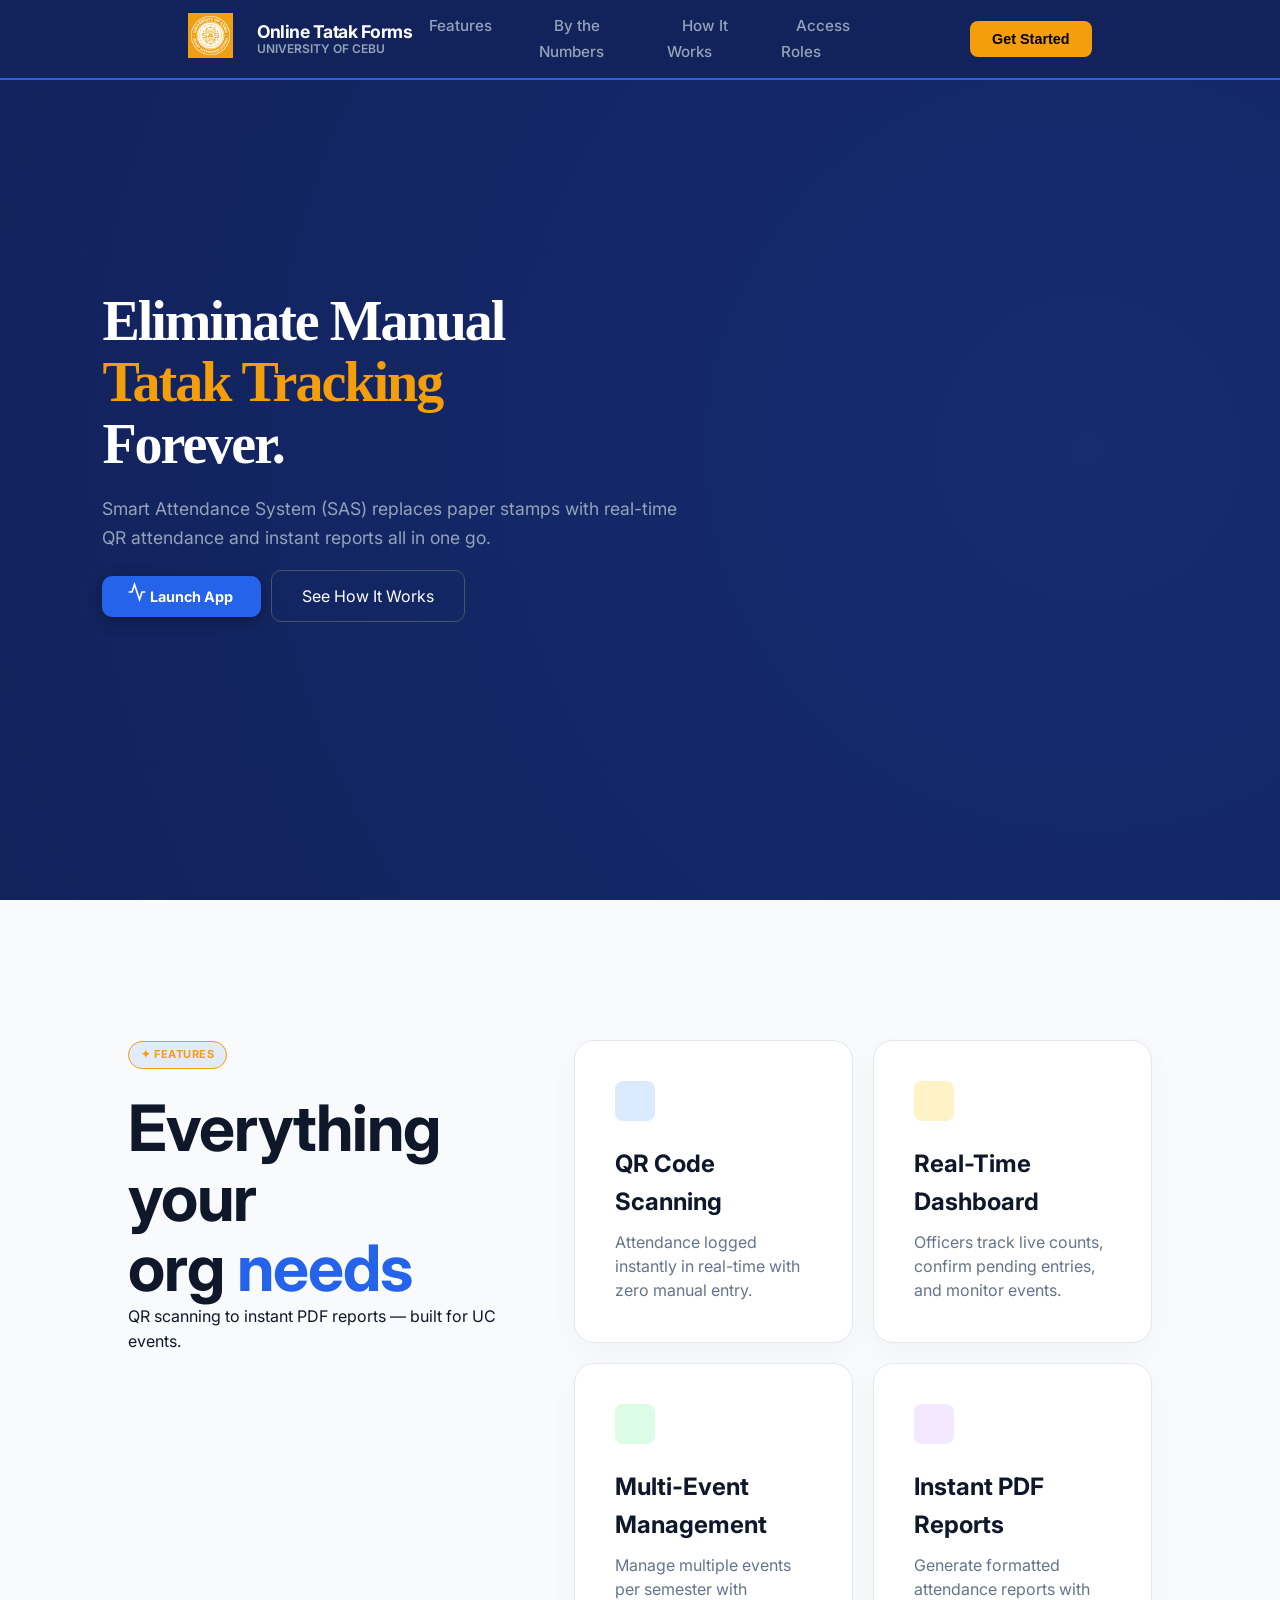
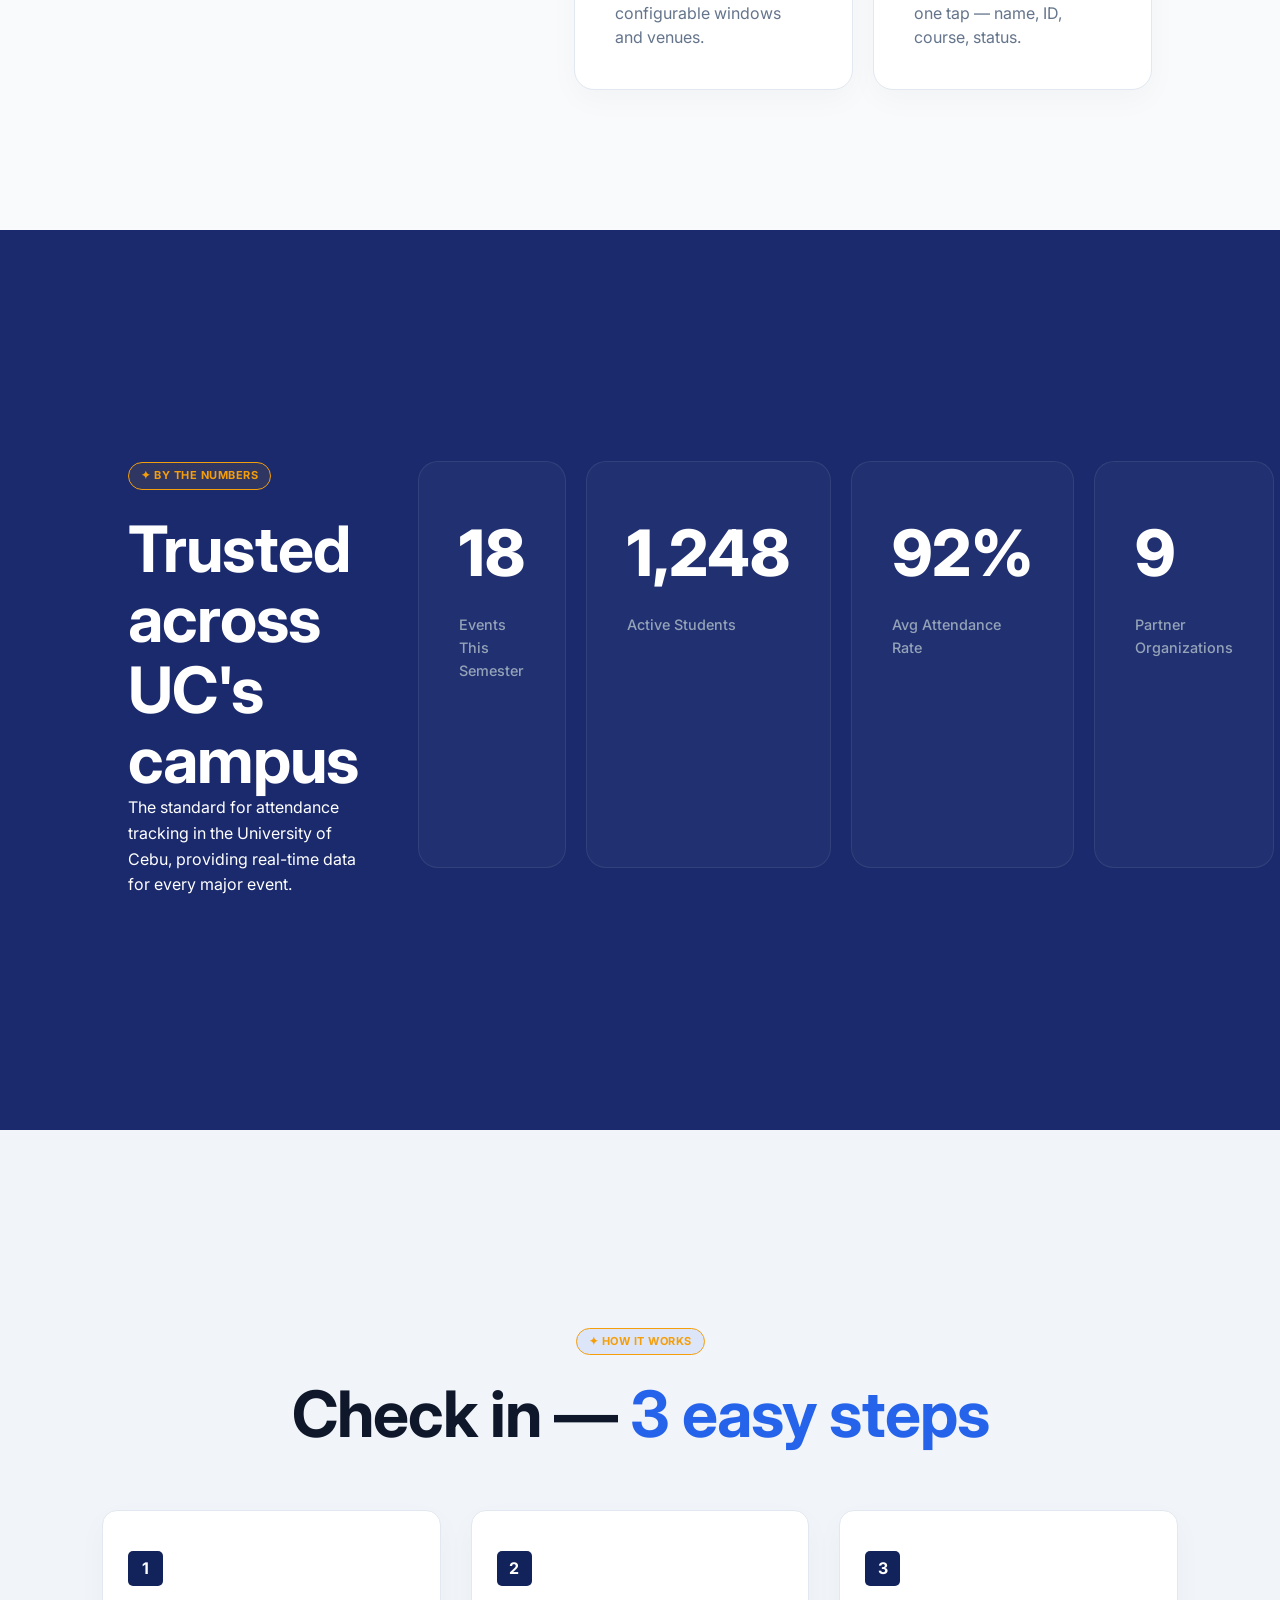
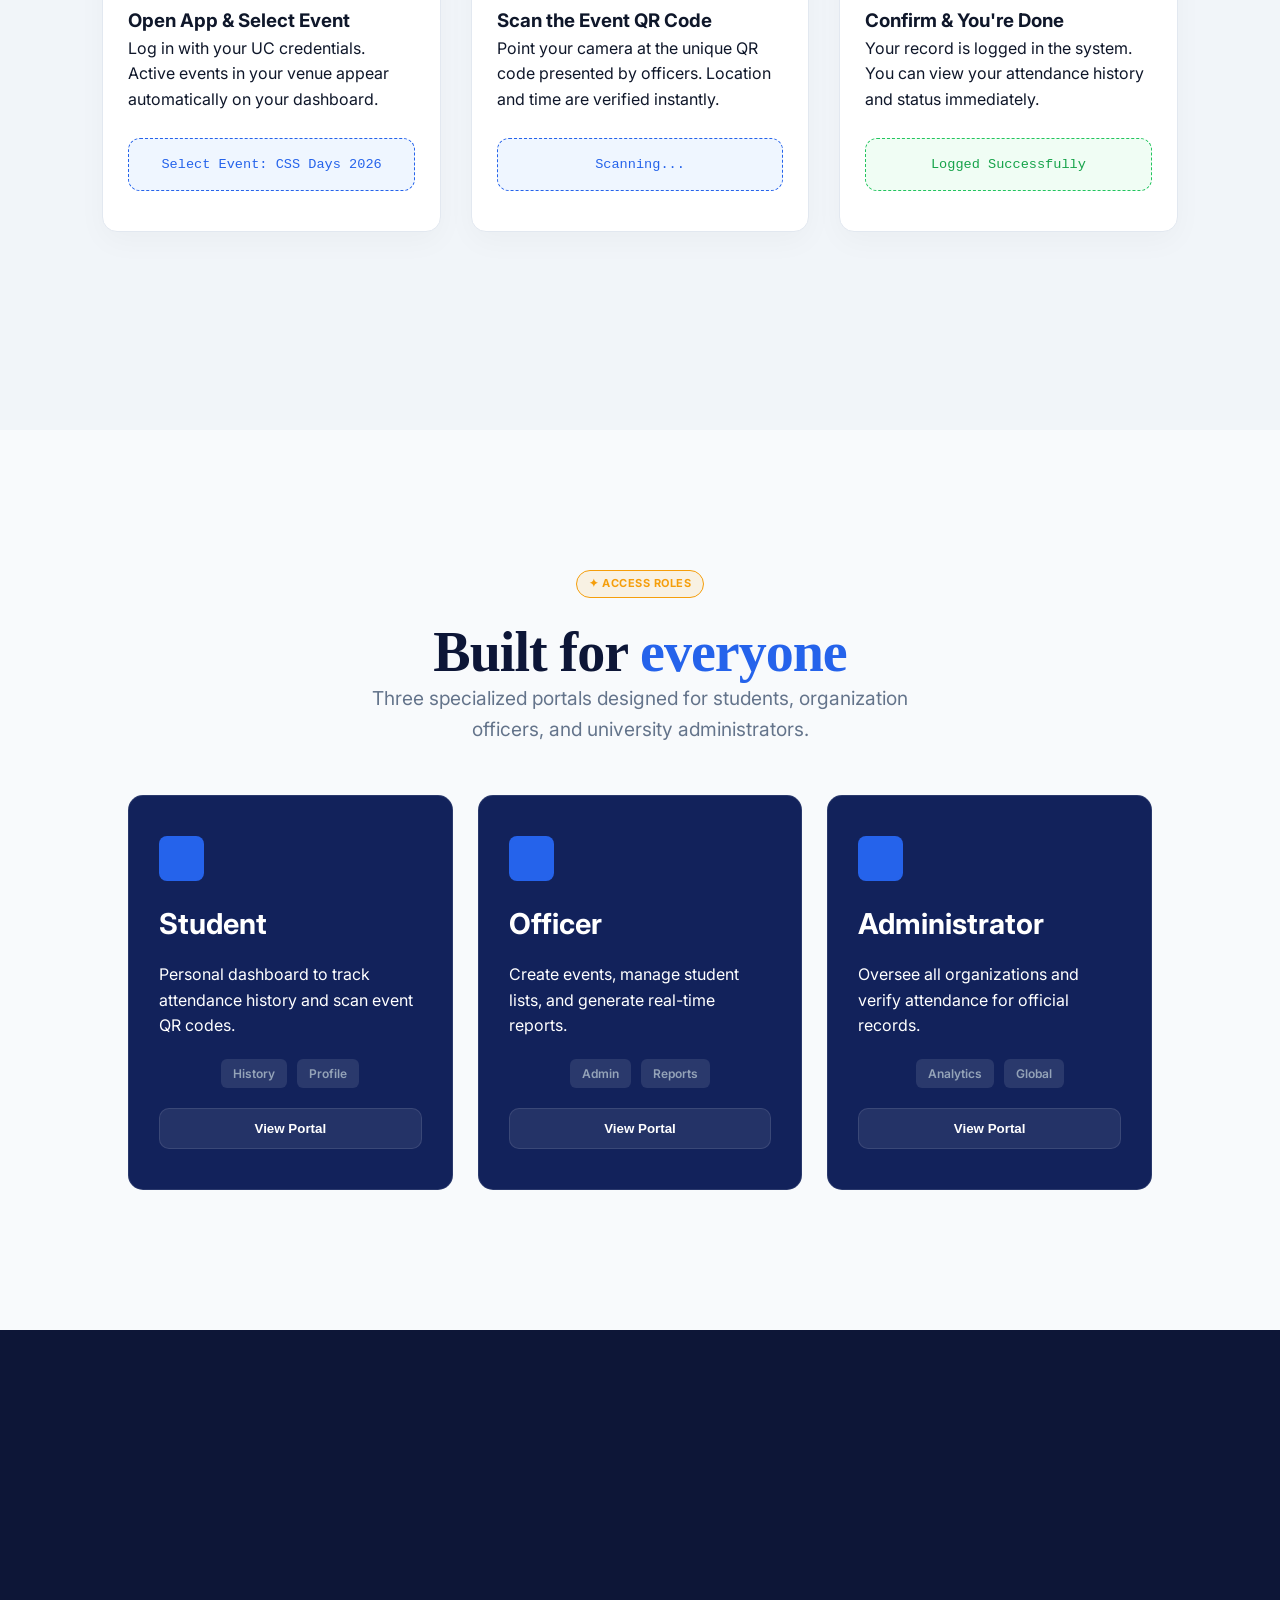
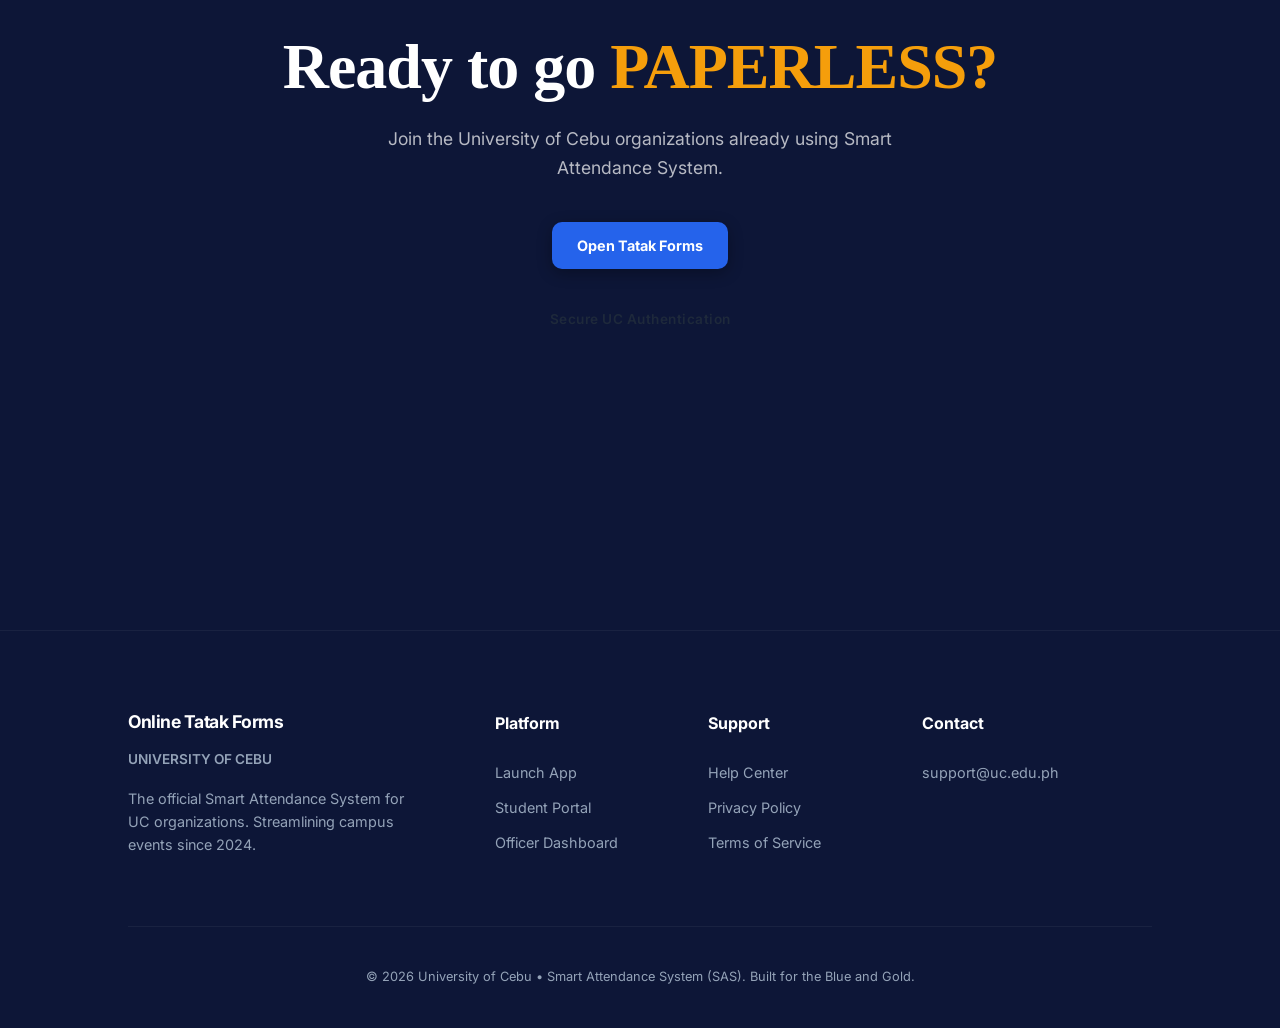
==== commit 11abdf6c: "ido now know" ====
--- a/index.html
+++ b/index.html
@@ -1,4 +1,3 @@
-<<<<<<< HEAD
 <!DOCTYPE html>
 <html lang="en">
 <head>
@@ -242,249 +241,3 @@
 
     <script src="script.js"></script>
 </body>
-=======
-<!DOCTYPE html>
-<html lang="en">
-<head>
-    <meta charset="UTF-8">
-    <meta name="viewport" content="width=device-width, initial-scale=1.0">
-    <title>Online Tatak Forms | University of Cebu</title>
-    <link rel="stylesheet" href="style.css">
-    <link href="https://fonts.googleapis.com/css2?family=Inter:wght@400;600;700;800&display=swap" rel="stylesheet">
-</head>
-<body>
-
-    <nav class="navbar">    
-        <div class="nav-container">
-            <div class="logo">
-                <div class="logo-icon">
-                    <img src="uc-logo.png" alt="UC Logo">
-                </div>
-                <div class="logo-text">
-                    <strong>Online Tatak Forms</strong>
-                    <span>University of Cebu</span>
-                </div>
-            </div>
-
-            <ul class="nav-links">
-                <li><a href="#features">Features</a></li>
-                <li><a href="#numbers">By the Numbers</a></li>
-                <li><a href="#how-it-works">How It Works</a></li>
-                <li><a href="#roles">Access Roles</a></li>
-            </ul>
-
-            <div class="nav-actions">
-                <button class="btn-get-started" onclick="location.href='login.html'">Get Started</button>
-            </div>
-        </div>
-    </nav>
-
-    <section class="hero reveal">
-        <div class="hero-content">
-            <h1>Eliminate Manual <br><span class="highlight">Tatak Tracking</span> <br>Forever.</h1>
-            <p class="description">Smart Attendance System (SAS) replaces paper stamps with real-time QR attendance and instant reports all in one go.</p>
-            <div class="hero-btns">
-                <a href="login.html" class="btn-primary">
-                    <svg width="20" height="20" viewBox="0 0 24 24" fill="none" stroke="currentColor" stroke-width="2"><path d="M22 12h-4l-3 9L9 3l-3 9H2"/></svg>
-                    Launch App
-                </a>
-                <a href="#how-it-works" class="btn-outline">See How It Works</a>
-            </div>
-        </div>
-    </section>
-
-    <section id="features" class="features-section reveal">
-        <div class="section-layout">
-            <div class="feature-intro">
-                <span class="pill-badge">✦ FEATURES</span>
-                <h2>Everything your <br>org <span class="text-blue">needs</span></h2>
-                <p>QR scanning to instant PDF reports — built for UC events.</p>
-            </div>
-            <div class="feature-grid">
-                <div class="feature-card">
-                    <div class="icon-box blue-bg"><i class="fas fa-qrcode"></i></div>
-                    <h3>QR Code Scanning</h3>
-                    <p>Attendance logged instantly in real-time with zero manual entry.</p>
-                </div>
-                <div class="feature-card">
-                    <div class="icon-box gold-bg"><i class="fas fa-chart-line"></i></div>
-                    <h3>Real-Time Dashboard</h3>
-                    <p>Officers track live counts, confirm pending entries, and monitor events.</p>
-                </div>
-                <div class="feature-card">
-                    <div class="icon-box green-bg"><i class="fas fa-calendar-alt"></i></div>
-                    <h3>Multi-Event Management</h3>
-                    <p>Manage multiple events per semester with configurable windows and venues.</p>
-                </div>
-                <div class="feature-card">
-                    <div class="icon-box purple-bg"><i class="fas fa-file-pdf"></i></div>
-                    <h3>Instant PDF Reports</h3>
-                    <p>Generate formatted attendance reports with one tap — name, ID, course, status.</p>
-                </div>
-            </div>
-        </div>
-    </section>
-
-    <section id="numbers" class="stats-section reveal">
-        <div class="section-layout">
-            <div class="stats-intro">
-                <span class="pill-badge gold">✦ BY THE NUMBERS</span>
-                <h2>Trusted across <br>UC's campus</h2>
-                <p>The standard for attendance tracking in the University of Cebu, providing real-time data for every major event.</p>
-            </div>
-            <div class="stats-grid">
-                <div class="stat-item">
-                    <span class="stat-num">18</span>
-                    <p class="stat-label">Events This Semester</p>
-                </div>
-                <div class="stat-item">
-                    <span class="stat-num">1,248</span>
-                    <p class="stat-label">Active Students</p>
-                </div>
-                <div class="stat-item">
-                    <span class="stat-num">92%</span>
-                    <p class="stat-label">Avg Attendance Rate</p>
-                </div>
-                <div class="stat-item">
-                    <span class="stat-num">9</span>
-                    <p class="stat-label">Partner Organizations</p>
-                </div>
-            </div>
-        </div>
-    </section>
-
-    <section id="how-it-works" class="how-it-works reveal">
-        <div class="content-wrapper">
-            <span class="pill-badge">✦ HOW IT WORKS</span>
-            <h2 class="centered-h2">Check in — <span class="text-blue">3 easy steps</span></h2>
-            
-            <div class="steps-grid">
-                <div class="step-card reveal">
-                    <div class="step-header">
-                        <span class="step-num">1</span>
-                    </div>
-                    <h3>Open App & Select Event</h3>
-                    <p>Log in with your UC credentials. Active events in your venue appear automatically on your dashboard.</p>
-                    <div class="step-mockup">Select Event: CSS Days 2026</div>
-                </div>
-
-                <div class="step-card reveal">
-                    <div class="step-header">
-                        <span class="step-num">2</span>
-                    </div>
-                    <h3>Scan the Event QR Code</h3>
-                    <p>Point your camera at the unique QR code presented by officers. Location and time are verified instantly.</p>
-                    <div class="step-mockup qr-mockup"><i class="fas fa-qrcode"></i> Scanning...</div>
-                </div>
-
-                <div class="step-card reveal">
-                    <div class="step-header">
-                        <span class="step-num">3</span>
-                    </div>
-                    <h3>Confirm & You're Done</h3>
-                    <p>Your record is logged in the system. You can view your attendance history and status immediately.</p>
-                    <div class="step-mockup success-mockup"><i class="fas fa-check-circle"></i> Logged Successfully</div>
-                </div>
-            </div>
-        </div>
-    </section>
-
-    <section id="roles" class="roles-section">
-        <div class="content-wrapper reveal">
-            <span class="pill-badge gold">✦ ACCESS ROLES</span>
-            <h2>Built for <span class="text-blue">everyone</span></h2>
-            <p class="description" style="margin: 0 auto 50px;">Three specialized portals designed for students, organization officers, and university administrators.</p>
-            
-            <div class="roles-grid">
-                <div class="role-card reveal">
-                    <div class="role-icon"><i class="fas fa-user-graduate"></i></div>
-                    <h3>Student</h3>
-                    <p>Personal dashboard to track attendance history and scan event QR codes.</p>
-                    <div class="role-pills">
-                        <span>History</span>
-                        <span>Profile</span>
-                    </div>
-                    <button class="btn-role">View Portal</button>
-                </div>
-
-                <div class="role-card reveal">
-                    <div class="role-icon"><i class="fas fa-user-shield"></i></div>
-                    <h3>Officer</h3>
-                    <p>Create events, manage student lists, and generate real-time reports.</p>
-                    <div class="role-pills">
-                        <span>Admin</span>
-                        <span>Reports</span>
-                    </div>
-                    <button class="btn-role">View Portal</button>
-                </div>
-
-                <div class="role-card reveal">
-                    <div class="role-icon"><i class="fas fa-university"></i></div>
-                    <h3>University</h3>
-                    <p>Oversee all organizations and verify attendance for official records.</p>
-                    <div class="role-pills">
-                        <span>Analytics</span>
-                        <span>Global</span>
-                    </div>
-                    <button class="btn-role">View Portal</button>
-                </div>
-            </div>
-        </div>
-    </section>
-
-    <section class="final-cta">
-        <div class="cta-content reveal">
-            <h2>Ready to go <span class="text-gold">paperless?</span></h2>
-            <p>Join the University of Cebu organizations already using Smart Attendance System.</p>
-            <div class="cta-actions">
-                <a href="login.html" class="btn-primary">Open Tatak Forms</a>
-                <span class="secure-tag"><i class="fas fa-shield-alt"></i> Secure UC Authentication</span>
-            </div>
-        </div>
-    </section>
-
-    <footer class="site-footer">
-    <div class="footer-container">
-        <div class="footer-brand">
-            <div class="logo">
-                <div class="logo-text">
-                    <strong style="color: white;">Online Tatak Forms</strong><br>
-                    <span style="font-size: 0.85rem;">University of Cebu</span>
-                </div>
-            </div>
-            <p class="footer-desc">The official Smart Attendance System for UC organizations. Streamlining campus events since 2024.</p>
-        </div>
-
-        <div class="footer-links">
-            <h4>Platform</h4>
-            <a href="#">Launch App</a>
-            <a href="#">Student Portal</a>
-            <a href="#">Officer Dashboard</a>
-        </div>
-
-        <div class="footer-links">
-            <h4>Support</h4>
-            <a href="#">Help Center</a>
-            <a href="#">Privacy Policy</a>
-            <a href="#">Terms of Service</a>
-        </div>
-
-        <div class="footer-links">
-            <h4>Contact</h4>
-            <a href="mailto:support@uc.edu.ph">support@uc.edu.ph</a>
-            <div class="social-icons">
-                <i class="fab fa-facebook"></i>
-                <i class="fab fa-github"></i>
-            </div>
-        </div>
-    </div>
-    
-    <div class="footer-bottom">
-        <p>&copy; 2026 University of Cebu • Smart Attendance System (SAS). Built for the Blue and Gold.</p>
-    </div>
-</footer>
-
-    <script src="script.js"></script>
-</body>
->>>>>>> 2e4bbd18f6441800bde2bc90aafeed9883c75c8c
-</html>
--- a/style.css
+++ b/style.css
@@ -1,5 +1,3 @@
-<<<<<<< HEAD
-
 h1 {
     font-size: clamp(3.5rem, 8vw, 5.5rem);
     font-weight: 800; 
@@ -2666,2230 +2664,255 @@
     font-size: 1.1rem;
     max-width: 600px;
     margin: 0 auto 30px;
-=======
-
-h1 {
-    font-size: clamp(3.5rem, 8vw, 5.5rem);
-    font-weight: 800; 
-    line-height: 1;
-    letter-spacing: -2px;
-    margin-bottom: 1.5rem;
-}
-
-h2 {
-    font-size: clamp(2.5rem, 5vw, 4rem);
-    font-weight: 700;
-    line-height: 1.1;
-    letter-spacing: -1px;
-}
-
-.description {
-    font-size: 1.25rem;
-    line-height: 1.6;
-    color: rgba(255, 255, 255, 0.7);
-    max-width: 550px;
-    margin-bottom: 2.5rem;
-}
-
-.feature-card h3 {
-    font-size: 1.5rem;
-    font-weight: 700;
-    margin: 1.5rem 0 0.5rem 0;
-    color: #0f172a;
-}
-
-.feature-card p {
-    font-size: 1rem;
-    line-height: 1.5;
-    color: #64748b;
-}
-
-.icon-box {
+}
+/* Ensure the modal is hidden by default */
+/* 1. The Link Styling */
+.forgot-link {
+    cursor: pointer;
+    transition: 0.2s;
+    color: #3b82f6; /* A nice blue so users know it's clickable */
+    text-decoration: none;
+}
+
+.forgot-link:hover {
+    color: #1e3a8a;
+    text-decoration: underline;
+}
+
+/* 2. The Dark Overlay (The background that covers the whole screen) */
+#forgotPasswordModal {
+    display: none; 
+    position: fixed;
+    z-index: 9999 !important; 
+    left: 0;
+    top: 0;
+    width: 100%;
+    height: 100%;
+    background-color: rgba(0, 0, 0, 0.6); /* Slightly darker for better focus */
+    backdrop-filter: blur(4px); /* Blurs the background login page */
+    
+    /* These two center the white box perfectly */
+    justify-content: center;
+    align-items: center;
+}
+
+/* 3. The White Box (This was what was missing in your screenshot!) */
+.confirm-modal-content {
+    background-color: #ffffff !important; /* Forces the box to be solid white */
+    padding: 2rem;
+    border-radius: 16px;
+    width: 90%;
+    max-width: 400px;
+    text-align: center;
+    box-shadow: 0 20px 25px -5px rgba(0, 0, 0, 0.2);
+    border: 1px solid #e2e8f0;
+}
+
+/* 4. Fix the text colors inside the modal */
+.confirm-modal-content h2 {
+    color: #1e293b; /* Dark slate for the title */
+    margin-bottom: 8px;
+}
+
+.confirm-modal-content p {
+    color: #64748b; /* Gray for the subtext */
+}
+
+/* 1. Stats Grid (The 5 cards at the top) */
+.stats-grid {
+    display: grid;
+    grid-template-columns: repeat(5, 1fr); /* 5 equal columns */
+    gap: 20px;
+    margin-bottom: 30px;
+}
+
+.stat-card {
+    background: #fff;
+    padding: 20px;
+    border-radius: 15px;
+    display: flex;
+    align-items: center;
+    gap: 15px;
+    box-shadow: 0 4px 6px rgba(0, 0, 0, 0.05);
+}
+
+.stat-icon {
     width: 48px;
     height: 48px;
     border-radius: 12px;
     display: flex;
     align-items: center;
     justify-content: center;
-    font-size: 1.2rem;
-}
-
-.blue-bg { background: #dbeafe; color: #2563eb; }
-.gold-bg { background: #fef3c7; color: #d97706; }
-.green-bg { background: #dcfce7; color: #16a34a; }
-.purple-bg { background: #f3e8ff; color: #9333ea; }
-
-
-.pill-badge {
-    display: inline-block;
-    padding: 6px 16px;
-    background: #eff6ff;
-    color: #1e40af;
-    border-radius: 50px;
-    font-size: 0.75rem;
+    font-size: 20px;
+}
+
+/* Icon Background Colors from your Image */
+.icon-blue { background: #e0f2fe; color: #0ea5e9; }
+.icon-purple { background: #f5f3ff; color: #8b5cf6; }
+.icon-orange { background: #fff7ed; color: #f97316; }
+.icon-pink { background: #fdf2f8; color: #ec4899; }
+.icon-green { background: #f0fdf4; color: #22c55e; }
+
+.stat-data .value {
+    display: block;
+    font-size: 24px;
+    font-weight: 800;
+    color: #1e293b;
+}
+
+.stat-data .label {
+    font-size: 13px;
+    color: #64748b;
+    margin: 0;
+}
+
+/* 2. Content Grid (Chart and Events side-by-side) */
+.content-grid {
+    display: grid;
+    grid-template-columns: 2fr 1fr; /* Chart takes 2/3, Events take 1/3 */
+    gap: 25px;
+    align-items: start;
+}
+
+.chart-container, .events-container {
+    background: #fff;
+    padding: 25px;
+    border-radius: 20px;
+    box-shadow: 0 10px 15px -3px rgba(0, 0, 0, 0.05);
+}
+
+.card-header {
+    display: flex;
+    justify-content: space-between;
+    align-items: center;
+    margin-bottom: 20px;
+}
+
+.card-header h3 {
+    font-size: 18px;
+    color: #0f172a;
     font-weight: 700;
-    text-transform: uppercase;
-    margin-bottom: 1.5rem;
-}
-
-.stats-section {
-    background-color: var(--navy-deep);
-}
-
-.stats-grid {
-    display: grid;
-    grid-template-columns: 1fr 1fr;
-    gap: 20px;
-}
-
-.stat-item {
-    background: rgba(255, 255, 255, 0.03);
-    border: 1px solid rgba(255, 255, 255, 0.08);
-    padding: 40px;
-    border-radius: 20px;
-    transition: background 0.3s ease;
-}
-
-.stat-item:hover {
-    background: rgba(255, 255, 255, 0.05);
-}
-
-.stat-num {
-    display: block;
-    font-size: 3.5rem;
-    font-weight: 800;
-    color: white;
-    margin-bottom: 5px;
-}
-
-.stat-label {
-    color: var(--text-dim);
-    font-size: 1rem;
-    font-weight: 500;
-}
-
-.how-it-works {
-    background-color: var(--white-bg);
-    color: var(--text-dark);
-}
-
-.centered-h2 {
-    text-align: center;
-    margin-bottom: 60px;
-}
-
-.steps-grid {
-    display: grid;
-    grid-template-columns: repeat(3, 1fr);
-    gap: 30px;
-    margin-top: 40px;
-}
-
-.step-card {
-    background: white;
-    padding: 40px 30px;
-    border-radius: 24px;
-    box-shadow: 0 10px 30px rgba(0,0,0,0.02);
-}
-
-.step-num {
-    background-color: var(--navy-deep);
-    color: white;
-    width: 44px;
-    height: 44px;
-    display: flex;
-    align-items: center;
-    justify-content: center;
-    border-radius: 10px;
-    font-weight: 800;
-    margin-bottom: 25px;
-}
-
-.step-mockup {
-    margin-top: 25px;
-    background: #eff6ff;
-    border: 1px dashed var(--uc-blue-bright);
-    color: var(--uc-blue-bright);
-    padding: 15px;
-    border-radius: 12px;
-    font-size: 0.85rem;
-    font-family: monospace;
-    text-align: center;
-}
-
-.success-mockup {
-    background: #f0fdf4;
-    border-color: #22c55e;
-    color: #16a34a;
-}
-
-.roles-section, .final-cta {
-    display: flex;
-    flex-direction: column;
-    align-items: center; 
-    justify-content: center; 
-    text-align: center;
-    width: 100%;
-}
-
-.content-wrapper, .cta-content {
-    max-width: 1100px;
-    width: 100%;
-    margin: 0 auto;
-}
-
-.center-header {
-    margin-bottom: 50px;
-}
-
-.center-header .description {
-    margin: 20px auto 0; 
-    max-width: 600px;
-}
-
-/* GRID CENTERING */
-.roles-grid {
-    display: grid;
-    grid-template-columns: repeat(3, 1fr);
-    gap: 30px;
-    justify-content: center;
-    width: 100%;
-}
-
-.final-cta {
-    background-color: var(--navy-darker);
-    padding: 150px 10%;
-}
-
-.cta-actions {
-    display: flex;
-    flex-direction: column;
-    align-items: center;
-    gap: 20px;
-    margin-top: 40px;
-}
-
-.secure-tag {
-    color: var(--success);
-    font-size: 0.85rem;
-    font-weight: 600;
-    letter-spacing: 0.5px;
-}
-
-.role-card:nth-child(1) { transition-delay: 0.1s; }
-.role-card:nth-child(2) { transition-delay: 0.2s; }
-.role-card:nth-child(3) { transition-delay: 0.3s; }
-
-.pill-badge.gold {
-    background: rgba(245, 158, 11, 0.1);
-    color: var(--uc-gold);
-}
-
-.roles-section {
-    background-color: var(--navy-deep);
-    text-align: center;
-}
-
-.roles-grid {
-    display: grid;
-    grid-template-columns: repeat(3, 1fr);
-    gap: 30px;
-    margin-top: 40px;
-}
-
-.role-card {
-    background: rgba(255, 255, 255, 0.04);
-    border: 1px solid rgba(255, 255, 255, 0.1);
-    padding: 50px 30px;
-    border-radius: 24px;
-    transition: all 0.4s cubic-bezier(0.175, 0.885, 0.32, 1.275);
-}
-
-.role-card:hover {
-    background: rgba(255, 255, 255, 0.07);
-    transform: translateY(-10px);
-    border-color: var(--uc-blue-bright);
-}
-
-.role-icon {
-    font-size: 2.5rem;
-    color: var(--uc-blue-bright);
-    margin-bottom: 20px;
-}
-
-.role-card h3 {
-    font-size: 1.8rem;
-    margin-bottom: 15px;
-}
-
-.role-pills {
-    display: flex;
-    justify-content: center;
-    gap: 10px;
-    margin: 20px 0;
-}
-
-.role-pills span {
-    background: rgba(255, 255, 255, 0.1);
-    padding: 5px 12px;
-    border-radius: 6px;
-    font-size: 0.75rem;
-    font-weight: 600;
-    color: var(--text-dim);
-}
-
-.btn-role {
-    width: 100%;
-    padding: 12px;
-    background: rgba(255, 255, 255, 0.08);
-    border: 1px solid rgba(255, 255, 255, 0.1);
-    color: white;
-    border-radius: 10px;
-    font-weight: 600;
-    cursor: pointer;
-    transition: 0.3s;
-}
-
-.btn-role:hover {
-    background: var(--uc-blue-bright);
-    border-color: var(--uc-blue-bright);
-}
-
-.final-cta {
-    background-color: var(--navy-darker);
-    padding: 120px 10%;
-    text-align: center;
-}
-
-.cta-box h2 {
-    font-size: 3.5rem;
-    margin-bottom: 15px;
-}
-
-.secure-tag {
-    display: block;
-    margin-top: 20px;
-    color: var(--success);
-    font-size: 0.85rem;
-    font-weight: 600;
-}
-
-.text-gold { color: var(--uc-gold); }
-
-.site-footer {
-    background-color: var(--navy-darker);
-    color: var(--text-dim);
-    padding: 80px 10% 40px;
-    border-top: 1px solid rgba(255, 255, 255, 0.05);
-}
-
-.footer-container {
-    display: grid;
-    grid-template-columns: 2fr 1fr 1fr 1.5fr;
-    gap: 60px;
-    margin-bottom: 60px;
-}
-
-.footer-brand .footer-desc {
-    margin-top: 20px;
-    font-size: 0.9rem;
-    line-height: 1.6;
-    max-width: 300px;
-}
-
-.footer-links h4 {
-    color: white;
-    font-size: 1rem;
-    margin-bottom: 25px;
-    font-weight: 700;
-}
-
-.footer-links a {
-    display: block;
-    color: var(--text-dim);
-    text-decoration: none;
-    margin-bottom: 12px;
-    font-size: 0.9rem;
-    transition: color 0.3s;
-}
-
-.footer-links a:hover {
-    color: var(--uc-blue-bright);
-}
-
-.social-icons {
-    margin-top: 20px;
-    display: flex;
-    gap: 15px;
-    font-size: 1.2rem;
-}
-
-.footer-bottom {
-    padding-top: 40px;
-    border-top: 1px solid rgba(255, 255, 255, 0.05);
-    text-align: center;
-    font-size: 0.8rem;
-}
-
-@media (max-width: 992px) {
-    .footer-container {
-        grid-template-columns: 1fr 1fr;
-        gap: 40px;
-    }
-}
-
-@media (max-width: 576px) {
-    .footer-container {
-        grid-template-columns: 1fr;
-    }
-}
-
-:root {
-    --navy-deep: #121e4b;
-    --navy-darker: #0d1637;
-    --uc-blue-bright: #2563eb;
-    --uc-gold: #f59e0b;
-    --white-bg: #f8fafc;
-    --text-dim: #94a3b8;
-}
-
-/* RESET & BASE */
-* { box-sizing: border-box; margin: 0; padding: 0; }
-html { scroll-behavior: smooth; }
-body { 
-    font-family: 'Inter', sans-serif; 
-    background-color: var(--navy-deep); 
-    color: white;
-    overflow-x: hidden;
-}
-
-.navbar {
-    position: fixed;
-    top: 0;
-    left: 0;
-    width: 100%;
-    height: 80px;
-    display: flex;
-    align-items: center;
-    background: rgba(13, 22, 55, 0.85); /* Deep navy with transparency */
-    backdrop-filter: blur(12px); /* Modern glass effect */
-    border-bottom: 1px solid rgba(255, 255, 255, 0.08);
-    z-index: 2000;
-}
-
-.nav-container {
-    display: flex;
-    justify-content: space-between;
-    align-items: center;
-    width: 100%;
-    padding: 0 8%;
-}
-
-.logo {
-    display: flex;
-    align-items: center;
-    gap: 12px;
-    flex: 1; 
-}
-
-.logo-icon img {
-    height: 40px;
-    width: auto;
-}
-
-.logo-text {
-    display: flex;
-    flex-direction: column;
-    line-height: 1.2;
-}
-
-.logo-text strong {
-    color: white;
-    font-size: 1.1rem;
-    letter-spacing: -0.5px;
-}
-
-.logo-text span {
-    color: var(--text-dim);
-    font-size: 0.75rem;
-    text-transform: uppercase;
-    font-weight: 600;
-}
-
-.nav-links {
-    display: flex;
-    list-style: none;
-    gap: 32px;
-    flex: 2; 
-    justify-content: center;
-}
-
-.nav-links a {
-    text-decoration: none;
-    color: var(--text-dim);
-    font-size: 0.95rem;
-    font-weight: 500;
-    transition: color 0.3s ease;
-}
-
-.nav-links a:hover {
-    color: white;
-}
-
-.nav-actions {
-    display: flex;
-    justify-content: flex-end;
-    flex: 1; 
-}
-
-.btn-get-started {
-    background-color: var(--uc-gold);
-    color: #000;
-    padding: 10px 22px;
-    border-radius: 8px;
-    font-weight: 700;
-    font-size: 0.9rem;
-    border: none;
-    cursor: pointer;
-    transition: transform 0.2s ease, filter 0.2s ease;
-}
-
-.btn-get-started:hover {
-    transform: translateY(-2px);
-    filter: brightness(1.1);
-}
-
-@media (max-width: 1024px) {
-    .nav-links {
-        display: none; 
-    }
-}
-
-section {
-    width: 100%; min-height: 100vh;
-    padding: 140px 10%;
-    display: flex; align-items: center;
-    box-sizing: border-box;
-}
-
-.features-section, .how-it-works { background: var(--white-bg); color: #0f172a; }
-
-.hero { background: radial-gradient(circle at 85% 50%, rgba(37, 99, 235, 0.15), transparent), var(--navy-deep); }
-.hero h1 { font-size: clamp(3rem, 7vw, 5rem); line-height: 1.1; margin-bottom: 1.5rem; }
-.highlight { color: var(--uc-gold); }
-.description { color: var(--text-dim); font-size: 1.2rem; max-width: 600px; margin-bottom: 2rem; }
-
-.section-layout { display: grid; grid-template-columns: 1fr 1.5fr; gap: 60px; width: 100%; }
-.feature-grid, .steps-container { display: grid; grid-template-columns: repeat(auto-fit, minmax(250px, 1fr)); gap: 20px; }
-
-.feature-card, .step-card {
-    background: white; padding: 40px; border-radius: 20px;
-    border: 1px solid #e2e8f0; box-shadow: 0 10px 30px rgba(0,0,0,0.03);
-}
-
-.step-num {
-    background: var(--navy-deep); color: white;
-    width: 40px; height: 40px; border-radius: 8px;
-    display: flex; align-items: center; justify-content: center; font-weight: bold; margin-bottom: 20px;
-}
-
-.btn-primary { background: var(--uc-blue-bright); color: white; border: none; padding: 15px 30px; border-radius: 10px; font-weight: 600; cursor: pointer; text-decoration: none; }
-.btn-gold { background: var(--uc-gold); color: black; border: none; padding: 10px 20px; border-radius: 8px; font-weight: 700; cursor: pointer; }
-.btn-outline { background: transparent; color: white; border: 1px solid rgba(255,255,255,0.3); padding: 15px 30px; border-radius: 10px; text-decoration: none; margin-left: 10px; }
-
-.reveal { opacity: 0; transform: translateY(40px); transition: 1s cubic-bezier(0.17, 0.67, 0.83, 0.67); }
-.reveal.active { opacity: 1; transform: translateY(0); }
-
-.stats-container { display: flex; justify-content: space-around; width: 100%; text-align: center; }
-.stat-num { font-size: 4rem; font-weight: 800; display: block; }
-.text-blue { color: var(--uc-blue-bright); }
-.pill-badge { background: rgba(37, 99, 235, 0.1); color: var(--uc-blue-bright); padding: 5px 15px; border-radius: 20px; font-size: 0.8rem; font-weight: 700; }
-.final-cta { flex-direction: column; text-align: center; background: var(--navy-darker); }
-.footer { padding: 40px; text-align: center; color: var(--text-dim); border-top: 1px solid rgba(255,255,255,0.05); }
-
-.login-split-page {
-    margin: 0;
-    height: 100vh;
-    background-color: #2563eb;
-    display: flex;
-    overflow: hidden;
-}
-
-.login-wrapper {
-    display: flex;
-    width: 100%;
-}
-
-.brand-hero {
-    flex: 1.2;
-    display: flex;
-    align-items: center;
-    padding-left: 10%;
-    background: radial-gradient(circle at top left, #3b82f6, #1e40af);
-}
-
-.brand-logo-row {
-    display: flex;
-    align-items: center;
-    gap: 15px;
-    margin-bottom: 40px;
-}
-
-.main-logo { height: 80px; }
-
-.brand-text strong {
-    display: block;
-    font-size: 2rem;
-    color: #0f172a;
-}
-
-.brand-hero h1 {
-    font-size: 3.5rem;
-    font-weight: 800;
-    color: white;
-    line-height: 1.1;
-    margin-bottom: 24px;
-}
-
-.text-gold { color: #f59e0b; }
-
-.brand-subtext {
-    font-size: 1.25rem;
-    color: rgba(255,255,255,0.9);
-    max-width: 450px;
-}
-
-.form-container {
-    flex: 1;
-    display: flex;
-    align-items: center;
-    justify-content: center;
-    padding-right: 5%;
-}
-
-.white-login-card {
-    background: white;
-    padding: 60px 45px;
-    border-radius: 40px;
-    width: 100%;
-    max-width: 480px;
-    box-shadow: 0 25px 50px rgba(0,0,0,0.1);
-}
-
-.role-tabs {
-    display: grid;
-    grid-template-columns: repeat(3, 1fr);
-    background: #e2e8f0;
-    padding: 5px;
-    border-radius: 12px;
-    margin: 15px 0 35px;
-}
-
-.role-tab {
-    border: none;
-    padding: 10px;
-    background: transparent;
-    font-weight: 600;
-    color: #64748b;
-    cursor: pointer;
-    border-radius: 8px;
-}
-
-.role-tab.active {
-    background: white;
-    color: #0f172a;
-    box-shadow: 0 2px 4px rgba(0,0,0,0.05);
-}
-
-.input-field { margin-bottom: 25px; }
-.input-field label {
-    display: block;
-    font-weight: 700;
-    color: #475569;
-    margin-bottom: 8px;
-}
-
-.input-field input {
-    width: 100%;
-    padding: 15px;
-    border: 1px solid #e2e8f0;
-    background: #f8fafc;
-    border-radius: 12px;
-    font-size: 1rem;
-}
-
-
-.btn-signin {
-    width: 100%;
-    background-color: #1e3a8a; 
-    color: white;
-    padding: 18px;
-    border-radius: 12px;
-    font-weight: 700;
-    border: none;
-    margin-top: 10px;
-    cursor: pointer;
-}
-
-.forgot-link {
-    display: block;
-    text-align: center;
-    margin-top: 25px;
-    color: #2563eb;
+}
+
+.view-all-link {
+    font-size: 13px;
+    color: #3b82f6;
     text-decoration: none;
     font-weight: 600;
 }
 
-.card-footer {
+/* 3. Event List Items */
+.event-item {
+    display: flex;
+    align-items: center;
+    padding: 15px 0;
+    border-bottom: 1px solid #f1f5f9;
+}
+
+.event-date {
     text-align: center;
-    margin-top: 40px;
-    color: #94a3b8;
-    font-size: 0.85rem;
-}
-
-.content-grid {
-    display: grid;
-    grid-template-columns: 1.8fr 1fr;
-    align-items: start;
-}
-
-.chart-container, .events-container {
-    background: white;
-    padding: 35px;
-    border-radius: 32px;
-    box-shadow: 0 4px 20px rgba(0,0,0,0.03);
-}
-
-.container-header {
-    display: flex;
-    justify-content: space-between;
-    align-items: center;
-    margin-bottom: 30px;
-}
-
-.container-header h3 {
-    font-size: 1.25rem;
-    font-weight: 700;
-    margin: 0;
-}
-
-.view-link {
-    color: var(--uc-blue);
-    text-decoration: none;
-    font-size: 0.85rem;
-    font-weight: 600;
-}
-
-.bar-chart-visual {
-    display: flex;
-    align-items: flex-end; 
-    justify-content: space-between;
-    height: 300px; 
-    padding: 20px 10px 40px;
-    border-bottom: 2px solid #f1f5f9;
-    position: relative;
-}
-
-.bar-chart-visual::before {
-    content: '';
-    position: absolute;
-    top: 0; left: 0; width: 100%; height: 100%;
-    background-image: linear-gradient(#f1f5f9 1px, transparent 1px);
-    background-size: 100% 50px;
-    z-index: 0;
-}
-
-.bar-group {
-    display: flex;
-    flex-direction: column;
-    align-items: center;
-    width: 12%;
-    height: 100%;
-    justify-content: flex-end;
-    z-index: 1;
-}
-
-.bar {
-    width: 100%;
-    background: var(--uc-blue);
-    border-radius: 12px; 
-    transition: transform 0.3s ease;
-    cursor: pointer;
-}
-
-.bar:hover {
-    transform: scaleX(1.05);
-    filter: brightness(1.1);
-}
-
-.bar-group span {
-    margin-top: 15px;
-    font-size: 0.8rem;
-    font-weight: 600;
-    color: #64748b;
-}
-
-.bar-group:nth-child(3) .bar, 
-.bar-group:nth-child(4) .bar {
-    background: #4CC97C;
-}
-
-.bar-group:nth-child(2) .bar {
-    background: #2D5B8B; 
-}
-
-.event-list {
-    display: flex;
-    flex-direction: column;
-}
-
-.event-row {
-    display: flex;
-    align-items: center;
-    gap: 20px;
-    padding: 20px 0;
-    border-bottom: 1px solid #f8fafc;
-}
-
-.event-row:last-child {
-    border-bottom: none;
-}
-
-.date-box {
-    text-align: center;
-    min-width: 50px;
-    background: #f8fafc;
-    padding: 8px;
-    border-radius: 12px;
-}
-
-.date-box strong {
+    margin-right: 15px;
+    min-width: 45px;
+}
+
+.event-date strong {
     display: block;
-    font-size: 1.2rem;
+    font-size: 18px;
     color: #1e293b;
     line-height: 1;
 }
 
-.date-box span {
-    font-size: 0.7rem;
+.event-date span {
+    font-size: 11px;
+    color: #94a3b8;
     text-transform: uppercase;
+}
+
+.event-info h4 {
+    font-size: 14px;
+    margin-bottom: 2px;
+    color: #1e293b;
+}
+
+.event-info p {
+    font-size: 12px;
+    color: #64748b;
+}
+
+/* Status Tags */
+.status-tag {
+    margin-left: auto;
+    padding: 4px 10px;
+    border-radius: 6px;
+    font-size: 11px;
     font-weight: 700;
-    color: var(--uc-blue);
-}
-
-.event-info h4 {
-    margin: 0;
-    font-size: 1rem;
-    font-weight: 700;
-}
-
-.event-info p {
-    margin: 4px 0 0;
-    color: #94a3b8;
-    font-size: 0.85rem;
-}
-
-.status {
-    margin-left: auto;
-    font-size: 0.7rem;
-    padding: 5px 12px;
-    border-radius: 20px;
-    font-weight: 800;
-    text-transform: uppercase;
-}
-
-.status.ongoing { background: #dcfce7; color: #15803d; }
-.status.soon { background: #fef3c7; color: #b45309; }
-.status.upcoming { background: #e0f2fe; color: #0369a1; }
-
-:root {
-    --navy-sidebar: #0D1637;   
-    --uc-blue: #2563eb;        
-    --uc-gold: #f59e0b;      
-    --bg-light: #F4F7FE;     
-    --white: #ffffff;
-}
-
-.dashboard-body {
-    margin: 0;
-    background-color: var(--bg-light);
-    font-family: 'Inter', sans-serif;
-}
-
-.dashboard-wrapper {
-    display: flex;            
-    min-height: 100vh;
-}
-
-
-.sidebar {
-    width: 280px;
-    background-color: var(--navy-sidebar);
-    color: var(--white);
-    display: flex;
-    flex-direction: column;
-    padding: 30px 0;
-    position: sticky;
-    top: 0;
-    height: 100vh;
-}
-
-.sidebar-header {
-    padding: 0 30px 40px;
-    display: flex;
-    align-items: center;
-    gap: 12px;
-}
-
-.side-logo { height: 40px; }
-
-.nav-item {
-    display: flex;
-    align-items: center;
-    padding: 15px 30px;
-    color: #94a3b8;
-    text-decoration: none;
-    gap: 15px;
-    transition: 0.3s;
-}
-
-.nav-item.active {
-    background: rgba(255, 255, 255, 0.1);
-    color: var(--white);
-    border-left: 4px solid var(--uc-gold); 
-}
-
-.main-content {
-    flex: 1;                 
-    padding: 40px 50px;
-}
-
-.dashboard-header {
-    display: flex;
-    justify-content: space-between;
-    align-items: center;
-    margin-bottom: 35px;
-}
-
-.text-gold { color: var(--uc-gold); font-weight: 800; }
-
-.stats-grid {
+}
+
+.status-tag.ongoing { background: #dcfce7; color: #15803d; }
+
+/* 4. Chart Placeholder Styling */
+.chart-placeholder {
+    width: 100%;
+    height: 300px;
+    background: #f8fafc; /* Light gray until you add real charts */
+    border-radius: 10px;
+    border: 2px dashed #e2e8f0;
+}
+
+/* Layout for the 3 summary cards in Events */
+.events-view .stats-grid {
     display: grid;
-    grid-template-columns: repeat(5, 1fr); 
+    grid-template-columns: repeat(3, 1fr); /* 3 columns for Events view */
     gap: 20px;
-    margin-bottom: 40px;
-}
-
-.stat-card {
-    background: var(--white);
-    padding: 20px;
-    border-radius: 20px;
-    display: flex;
-    align-items: center;
-    gap: 15px;
-    box-shadow: 0 10px 30px rgba(0, 0, 0, 0.03); 
-}
-
-.stat-icon {
-    width: 45px;
-    height: 45px;
-    border-radius: 12px;
-    display: flex;
-    align-items: center;
-    justify-content: center;
-}
-
-.icon-blue { background: #eef2ff; color: #4f46e5; }
-.icon-purple { background: #f5f3ff; color: #7c3aed; }
-.icon-orange { background: #fff7ed; color: #ea580c; }
-.icon-pink { background: #fdf2f8; color: #db2777; }
-.icon-green { background: #f0fdf4; color: #16a34a; }
-
-.stat-data .value { font-size: 1.6rem; font-weight: 800; display: block; }
-.stat-data .label { color: #64748b; font-size: 0.8rem; margin: 0; }
-
-.content-grid {
-    display: grid;
-    grid-template-columns: 1.8fr 1fr; 
-    gap: 30px;
-}
-
-.chart-container, .events-container {
-    background: var(--white);
-    padding: 30px;
-    border-radius: 28px;
-    box-shadow: 0 10px 30px rgba(0, 0, 0, 0.03);
-}
-
-.bar-chart-visual {
-    display: flex;
-    align-items: flex-end;
-    justify-content: space-between;
-    height: 250px;            
-    margin-top: 30px;
-    border-bottom: 2px solid #f1f5f9;
-}
-
-.bar-group {
-    display: flex;
-    flex-direction: column;
-    align-items: center;
-    width: 12%;
-    height: 100%;
-    justify-content: flex-end;
-}
-
-.bar {
-    width: 100%;
-    background: var(--uc-blue);
-    border-radius: 8px;      
-    min-height: 20px;       
-}
-
-.bar-group:nth-child(3) .bar, 
-.bar-group:nth-child(4) .bar { background: #4CC97C; } 
-.bar-group span {
-    margin-top: 10px;
-    font-size: 0.75rem;
-    color: #94a3b8;
-    font-weight: 600;
-}
-
-:root {
-
-    --navy-sidebar: #0D1637;    
-    --uc-blue: #2563EB;         
-    --uc-gold: #F59E0B;        
-    --bg-light: #F4F7FE;      
-    
-    /* Status Colors */
-    --status-green: #10B981;   
-    --status-yellow: #FBBF24;   
-    --status-blue: #3B82F6;     
-
-    --white: #FFFFFF;
-    --text-main: #1E293B;
-    --text-dim: #94A3B8;
-}
-
-.dashboard-body {
-    background-color: var(--bg-light);
-    color: var(--text-main);
-    margin: 0;
-    font-family: 'Inter', sans-serif;
-}
-
-.sidebar {
-    background-color: var(--navy-sidebar);
-    width: 280px;
-    height: 100vh;
-    color: var(--white);
-}
-
-.nav-item {
-    color: var(--text-dim);
-    transition: 0.3s;
-}
-
-.nav-item.active {
-    background: rgba(255, 255, 255, 0.1);
-    color: var(--white);
-    border-left: 4px solid var(--uc-gold); 
-}
-
-.text-gold {
-    color: var(--uc-gold);
-}
-
-.btn-primary {
-    background-color: var(--uc-blue);
-    color: var(--white);
-    border: none;
-    padding: 12px 24px;
-    border-radius: 12px;
-    font-weight: 600;
-    cursor: pointer;
-    box-shadow: 0 4px 14px rgba(37, 99, 235, 0.3); 
-}
-
-.data-table thead th {
-    background-color: #F8FAFC;
-    color: var(--text-dim);
-    text-transform: uppercase;
-    font-size: 0.75rem;
-    letter-spacing: 1px;
-}
-
-.data-table tr {
-    border-bottom: 1px solid #F1F5F9;
-    background-color: var(--white);
-}
-
-
-.progress-bg {
-    background: #E2E8F0;
-    border-radius: 10px;
-    height: 8px;
-    width: 100%;
-}
-
-.progress-fill {
-    background: var(--uc-blue); 
-    height: 100%;
-    border-radius: 10px;
-}
-
-
-.org-card {
-    background: var(--white);
-    border-radius: 20px;
-    padding: 25px;
-    box-shadow: 0 4px 20px rgba(0, 0, 0, 0.05);
-    border-top: 5px solid var(--uc-blue); 
-}
-
-:root {
-    --navy: #0D1637;
-    --uc-blue: #2563EB;
-    --uc-gold: #F59E0B;
-    --bg-light: #F4F7FE;
-    --white: #ffffff;
-}
-
-body {
-    background-color: var(--bg-light);
-    font-family: 'Inter', sans-serif;
-    margin: 0;
-}
-
-.dashboard-wrapper {
-    display: flex;
-    min-height: 100vh;
-}
-
-.sidebar {
-    width: 280px;
-    background-color: var(--navy);
-    color: white;
-    padding: 30px 0;
-    position: fixed;
-    height: 100vh;
-}
-
-.nav-item {
-    display: flex;
-    align-items: center;
-    padding: 15px 30px;
-    color: #94a3b8;
-    text-decoration: none;
-    font-weight: 500;
-    transition: 0.3s;
-}
-
-.nav-item.active {
-    background: rgba(255, 255, 255, 0.1);
-    color: white;
-    border-left: 4px solid var(--uc-gold); 
-}
-
-
-.main-content {
-    flex: 1;
-    margin-left: 280px;
-    padding: 40px 50px;
-}
-
-.dashboard-header {
-    display: flex;
-    justify-content: space-between; 
-    align-items: center;
-    margin-bottom: 40px;
-}
-
-.header-welcome h1 {
-    font-size: 2.2rem;
-    font-weight: 800;
-    color: #0D1637;
-    margin: 0;
-}
-
-.text-gold {
-    color: var(--uc-gold);
-}
-
-.header-controls {
-    display: flex;
-    align-items: center;
-    gap: 15px;
-}
-
-.search-box {
-    background: var(--white);
-    padding: 10px 20px;
-    border-radius: 12px; 
-    display: flex;
-    align-items: center;
-    box-shadow: 0 2px 10px rgba(0,0,0,0.02);
-}
-
-.search-box input {
-    border: none;
-    outline: none;
-    width: 200px;
-    font-size: 0.9rem;
-}
-
-.btn-primary {
-    background-color: var(--uc-blue);
-    color: white;
-    border: none;
-    padding: 12px 24px;
-    border-radius: 12px;
-    font-weight: 600;
-    cursor: pointer;
-    box-shadow: 0 4px 12px rgba(37, 99, 235, 0.2);
-}
-
-
-.stats-grid {
-    display: grid;
-    grid-template-columns: repeat(5, 1fr);
-    gap: 20px;
-}
-
-.stat-card {
-    background: var(--white);
-    padding: 25px;
-    border-radius: 24px; 
-    display: flex;
-    align-items: center;
-    gap: 15px;
-    box-shadow: 0 4px 20px rgba(0,0,0,0.03);
-}
-
-.stat-data .value {
-    font-size: 1.8rem;
-    font-weight: 800;
-    display: block;
-}
-
-.stat-data .label {
-    color: #64748b;
-    font-size: 0.85rem;
-}
-
-:root {
-    --navy-sidebar: #0D1637;    
-    --uc-blue: #2563EB;         
-    --uc-gold: #F59E0B;      
-    
-  
-    --bg-main-content: #F4F7FE; /* The subtle blueish tint for the body */
-    --white: #FFFFFF;           /* Pure white for the cards to create depth */
-    
-    --text-navy: #1B2559;       /* Deep navy for text headers */
-    --text-grey: #A3AED0;       /* Muted blue-grey for sub-headers */
-}
-
-/* --- 2. GLOBAL BACKGROUND --- */
-body {
-    background-color: var(--bg-main-content); /* Applies the blueish tint */
-    margin: 0;
-    font-family: 'Inter', sans-serif;
-}
-
-/* --- 3. THE HEADER (EXACT ALIGNMENT) --- */
-.dashboard-header {
-    display: flex;
-    justify-content: space-between; /* Pushes Welcome left and Search right */
-    align-items: center;
-    padding: 20px 0 40px 0;
-}
-
-/* Welcome Text Styling */
-.header-welcome h1 {
-    font-size: 2.2rem;
-    font-weight: 800;
-    color: var(--text-navy); /* Darker navy for better contrast */
-    margin: 0;
-}
-
-.header-welcome p {
-    color: var(--text-grey); /* Blueish-grey for the date/semester */
-    font-size: 0.9rem;
-    font-weight: 500;
-    margin-top: 4px;
-}
-
-/* --- 4. THE BLUEISH SEARCH BAR --- */
-.header-controls {
-    display: flex;
-    align-items: center;
-    gap: 12px; /* Spacing between search, bell, and button */
-}
-
-.search-box {
-    background: var(--white);
-    border-radius: 14px; /* Highly rounded corners */
-    padding: 10px 18px;
-    display: flex;
-    align-items: center;
-    box-shadow: 14px 17px 40px 4px rgba(112, 144, 176, 0.08); /* Soft blueish shadow */
-}
-
-.search-box input {
-    background: transparent;
-    border: none;
-    outline: none;
-    padding-left: 10px;
-    color: var(--text-navy);
-    width: 220px;
-}
-
-/* The Bell and Button */
-.notification-btn {
-    background: var(--white);
-    border: none;
-    border-radius: 12px;
-    padding: 10px;
-    color: var(--text-grey);
-    cursor: pointer;
-}
-
-.btn-primary {
-    background-color: var(--uc-blue); /* The vibrant blue */
-    color: var(--white);
-    border: none;
-    padding: 12px 24px;
-    border-radius: 12px;
-    font-weight: 700;
-    box-shadow: 0px 4px 20px rgba(37, 99, 235, 0.25); /* Subtle blue glow */
-}
-
-/* --- THE TOP HEADER AREA --- */
-.dashboard-header {
-    /* Exact Gradient from Image f82a97: Deep Navy to Lighter Navy */
-    background: linear-gradient(90deg, #0D1637 0%, #1A295A 100%); 
-    padding: 25px 50px; /* Generous spacing */
-    margin: -40px -50px 40px -50px; /* Pulls header to edges of main content */
-    display: flex;
-    justify-content: space-between;
-    align-items: center;
-    color: white; /* Ensures text is readable over dark blue */
-}
-
-/* Welcome Text Styling */
-.header-welcome h1 {
-    font-size: 2.2rem;
-    font-weight: 800;
-    margin: 0;
-    letter-spacing: -0.5px;
-}
-
-.text-gold {
-    color: #F59E0B; /* UC Gold */
-}
-
-.header-welcome p {
-    color: rgba(255, 255, 255, 0.6); /* Semi-transparent white for the date */
-    font-size: 0.85rem;
-    margin-top: 5px;
-}
-
-/* --- THE SEARCH & CONTROLS --- */
-.header-controls {
-    display: flex;
-    align-items: center;
-    gap: 15px;
-}
-
-.search-box {
-    /* Semi-transparent blue background to blend with header */
-    background: rgba(255, 255, 255, 0.1); 
-    border: 1px solid rgba(255, 255, 255, 0.2);
-    padding: 8px 15px;
-    border-radius: 10px;
-    display: flex;
-    align-items: center;
-}
-
-.search-box input {
-    background: transparent;
-    border: none;
-    outline: none;
-    color: white;
-    font-size: 0.9rem;
-    width: 200px;
-}
-
-.search-box input::placeholder {
-    color: rgba(255, 255, 255, 0.5);
-}
-
-.notification-btn {
-    background: rgba(255, 255, 255, 0.1);
-    border: 1px solid rgba(255, 255, 255, 0.2);
-    color: white;
-    padding: 10px;
-    border-radius: 10px;
-    cursor: pointer;
-}
-
-.btn-primary {
-    background-color: #2563EB;
-    color: white;
-    border: none;
-    padding: 12px 25px;
-    border-radius: 10px;
-    font-weight: 600;
-    box-shadow: 0 4px 15px rgba(0, 0, 0, 0.2);
-}
-.header-welcome h1 {
-    color: #0D1637; 
-    font-size: 2.5rem;
-    font-weight: 800; 
-    margin: 0;
-    letter-spacing: -1.2px; 
-    line-height: 1.2;
-}
-
-.text-gold {
-    color: #F59E0B; 
-    text-transform: uppercase;
-}
-
-.header-welcome p {
-    color: #dddedf; 
-    font-size: 0.95rem;
-    font-weight: 500;
-    margin-top: 8px;
-}
-
-.search-box input {
-    border: none;
-    outline: none;
-    background: transparent;
-    color: #1A202C; 
-    font-size: 0.9rem;
-    font-weight: 400;
-    width: 220px;
-}
-
-.search-box input::placeholder {
-    color: #A0AEC0; 
-}
-
-.btn-primary {
-    background-color: #2563EB;
-    color: #FFFFFF; 
-    border: none;
-    padding: 12px 24px;
-    border-radius: 12px;
-    font-weight: 700;
-    font-size: 0.9rem;
-    cursor: pointer;
-}
-
-.sidebar-header {
-    padding: 0 30px 40px;
-    display: flex;
-    align-items: center;
-    gap: 15px; 
-}
-
-.side-logo {
-    height: 50px;    
-    width: 50px;
-    object-fit: contain;
-
-}
-
-.side-title strong {
-    display: block;
-    font-size: 0.85rem;
-    color: #FFFFFF;
-    letter-spacing: 0.5px;
-    line-height: 1.2;
-}
-
-.side-title span {
-    font-size: 0.65rem;
-    color: #94A3B8; 
-    text-transform: uppercase;
-    display: block;
-}
-
-.dashboard-header {
-    background-color: #0D1637; 
-    padding: 35px 50px;
-    margin: -40px -50px 30px -50px; 
-    display: flex;
-    justify-content: space-between;
-    align-items: center;
-}
-
-
-.header-welcome h1 {
-    font-size: 2.2rem;
-    font-weight: 800;
-    color: #FFFFFF !important; 
-    margin: 0;
-    letter-spacing: -1px;
-}
-
-.text-gold {
-    color: #F59E0B !important; 
-}
-
-.header-welcome p {
-    color: rgba(255, 255, 255, 0.7); 
-    font-size: 0.9rem;
-    margin-top: 5px;
-}
-
-.sidebar-header {
-    padding: 20px 30px 40px;
-    display: flex;
-    align-items: center;
-    gap: 15px;
-}
-
-.side-logo {
-    height: 50px; 
-    width: 50px;
-    object-fit: contain;
-    display: block; 
-}
-
-.side-title strong {
-    display: block;
-    font-size: 0.85rem;
-    color: #FFFFFF;
-    line-height: 1.2;
-}
-
-.side-title span {
-    font-size: 0.65rem;
-    color: #94A3B8;
-    text-transform: uppercase;
-}
-
-.header-controls {
-    display: flex;
-    align-items: center;
-    gap: 15px;
-}
-
-.search-box {
-    background: rgba(255, 255, 255, 0.1); 
-    border: 1px solid rgba(255, 255, 255, 0.2);
-    padding: 10px 18px;
-    border-radius: 12px;
-    display: flex;
-    align-items: center;
-}
-
-.search-box i {
-    color: #FFFFFF;
-    margin-right: 10px;
-}
-
-.search-box input {
-    background: transparent;
-    border: none;
-    outline: none;
-    color: #FFFFFF; 
-    width: 200px;
-}
-
-.search-box input::placeholder {
-    color: rgba(255, 255, 255, 0.5);
-}
-
-.icon-btn {
-    background: rgba(255, 255, 255, 0.1);
-    border: 1px solid rgba(255, 255, 255, 0.2);
-    color: white;
-    padding: 10px;
-    border-radius: 10px;
-    cursor: pointer;
-}
-
-.btn-primary {
-    background-color: #2563EB;
-    color: white;
-    border: none;
-    padding: 12px 25px;
-    border-radius: 10px;
-    font-weight: 700;
-    box-shadow: 0 4px 15px rgba(0, 0, 0, 0.3);
-}
-
-.dashboard-body {
-    background-color: #F4F7FE;
-    font-family: 'Inter', sans-serif;
-}
-
+    margin-bottom: 30px;
+}
+
+/* Two-column layout: Table (left) and Coming Up (right) */
 .events-main-grid {
     display: grid;
-    grid-template-columns: 2.2fr 1fr;
+    grid-template-columns: 2.5fr 1fr; /* Table takes more space */
     gap: 25px;
-    margin: 25px 0;
-    align-items: start;
 }
 
 .white-container {
-    background: #FFFFFF;
+    background: #fff;
+    padding: 25px;
     border-radius: 20px;
-    padding: 25px;
-    box-shadow: 0px 4px 25px rgba(0, 0, 0, 0.05);
-}
-.container-header {
-    display: flex;
-    justify-content: space-between;
-    align-items: center;
-    margin-bottom: 20px;
-}
-
-.container-header h3 {
-    color: #1B2559;
-    font-size: 1.2rem;
-    font-weight: 700;
-}
-
-.view-link {
-    color: #4318FF;
-    text-decoration: none;
-    font-size: 0.85rem;
-    font-weight: 600;
-}
-
-.data-table {
-    width: 100%;
-    border-collapse: collapse;
-}
-
-.data-table th {
-    text-align: left;
-    font-size: 0.75rem;
-    color: #A3AED0;
-    letter-spacing: 0.05em;
-    padding: 12px 10px;
-    border-bottom: 1px solid #E9EDF7;
-}
-
-.data-table td {
-    padding: 15px 10px;
-    font-size: 0.85rem;
-    color: #1B2559;
-    border-bottom: 1px solid #F4F7FE;
-}
-
-/* Status Pill Badges */
-.status {
-    padding: 5px 12px;
-    border-radius: 10px;
-    font-size: 0.7rem;
-    font-weight: 700;
-}
-
-.status.upcoming { background: #E0F2FE; color: #0369A1; }
-.status.ongoing { background: #DCFCE7; color: #15803D; }
-.status.done { background: #F1F5F9; color: #64748B; }
-
-/* Layout for Organization Grid */
-.org-main-grid {
-    display: grid;
-    grid-template-columns: 2fr 1fr;
-    gap: 25px;
-    margin-top: 25px;
-}
-
-/* Organization Cards Grid (Left side) */
-.org-cards-container {
-    display: grid;
-    grid-template-columns: 1fr 1fr;
+    box-shadow: 0 4px 12px rgba(0, 0, 0, 0.03);
+}
+
+/* Coming Up Section Styles */
+.mini-event-card {
+    display: flex;
+    align-items: center;
     gap: 15px;
     margin-top: 20px;
 }
 
-.org-item-card {
-    display: flex;
-    align-items: center;
-    gap: 15px;
-    padding: 15px;
-    background: #fff;
-    border: 1px solid #F4F7FE;
-    border-radius: 15px;
-}
-
-.org-logo-box {
-    width: 50px;
-    height: 50px;
-    border-radius: 10px;
-    display: flex;
-    align-items: center;
-    justify-content: center;
-    font-weight: 800;
-    font-size: 0.75rem;
-    color: #fff;
-}
-
-.org-text .full-name {
-    font-size: 0.75rem;
-    font-weight: 600;
-    color: #A3AED0;
-    margin: 0;
-}
-
-.card-stats {
-    display: flex;
-    gap: 20px;
-    margin-top: 5px;
-    font-size: 0.85rem;
-    color: #1B2559;
-}
-
-/* Top Performer Sidebar (Right side) */
-.top-performer-card {
-    background: #111C44; /* Dark blue background from image */
-    color: #fff;
-    border-radius: 20px;
-    padding: 40px 20px;
+.date-badge {
     text-align: center;
-    display: flex;
-    flex-direction: column;
-    justify-content: center;
-}
-
-.top-label { color: #FFB547; font-weight: 700; letter-spacing: 1px; font-size: 0.75rem; }
-.top-org-name { font-size: 3rem; margin: 10px 0; font-weight: 800; }
-.top-org-full { font-size: 0.9rem; color: #A3AED0; margin-bottom: 30px; }
-
-.top-stats {
-    display: flex;
-    justify-content: space-around;
-    border-top: 1px solid rgba(255,255,255,0.1);
-    padding-top: 20px;
-}
-
-.top-stats .stat strong { display: block; font-size: 2rem; }
-.top-stats .stat span { font-size: 0.7rem; color: #A3AED0; }
-
-/* Color variants for Org Logos */
-.blue { background: #0075FF; }
-.purple { background: #7551FF; }
-.orange { background: #FFB547; }
-.green { background: #01B574; }
-.teal { background: #00B5AD; }
-.red { background: #EE5D50; }
-.navy { background: #111C44; }
-.maroon { background: #800000; }
-
-/* Officer Directory Specifics */
-.user-cell {
-    display: flex;
-    align-items: center;
-    gap: 12px;
-}
-
-.avatar-placeholder {
-    width: 35px;
-    height: 35px;
-    background: #E0E5F2;
-    border-radius: 50%;
-}
-
-/* Position and Organization Badges */
-.badge-pos {
-    background: #FFF9E6;
-    color: #FFB547;
-    padding: 4px 8px;
-    border-radius: 6px;
-    font-size: 0.75rem;
-    font-weight: 700;
-}
-
-.badge-org {
-    background: #F4F7FE;
-    color: #4318FF;
-    padding: 4px 8px;
-    border-radius: 6px;
-    font-size: 0.7rem;
-    font-weight: 700;
-}
-
-/* Status and Actions */
-.status-indicator {
-    color: #01B574;
-    font-weight: 600;
-    font-size: 0.85rem;
-}
-
-.action-icons {
-    display: flex;
-    gap: 10px;
-}
-
-.action-icons button {
-    border: 1px solid #E0E5F2;
-    background: white;
-    padding: 6px;
-    border-radius: 8px;
-    cursor: pointer;
-    transition: 0.2s;
-}
-
-.icon-edit { color: #4318FF; }
-.icon-delete { color: #EE5D50; }
-
-.action-icons button:hover {
-    background: #F4F7FE;
-}
-
-/* Layout Adjustment */
-.full-width {
-    width: 100%;
-    box-sizing: border-box;
-}
-
-/* Course and Alt Org Badges */
-.badge-course {
-    background: #E0F2FE;
-    color: #0369A1;
+    min-width: 45px;
+    color: #1e293b;
+}
+
+.date-badge strong {
+    display: block;
+    font-size: 18px;
+}
+
+.date-badge span {
+    font-size: 11px;
+    text-transform: uppercase;
+    color: #64748b;
+}
+
+/* Status Tag Styling */
+.status-tag {
     padding: 4px 10px;
     border-radius: 6px;
-    font-size: 0.75rem;
-    font-weight: 700;
-}
-
-.badge-org-alt {
-    background: #F4F7FE;
-    color: #4318FF;
-    padding: 4px 10px;
-    border-radius: 6px;
-    font-size: 0.75rem;
-    font-weight: 700;
-}
-
-/* Attendance Progress Bars */
-.attendance-container {
-    display: flex;
-    align-items: center;
-    gap: 10px;
-    min-width: 150px;
-}
-
-.progress-bg {
-    flex-grow: 1;
-    height: 8px;
-    background: #E0E5F2;
-    border-radius: 10px;
-    overflow: hidden;
-}
-
-.progress-bar {
-    height: 100%;
-    border-radius: 10px;
-}
-
-.bar-green { background: #01B574; }
-.bar-yellow { background: #FFB547; }
-.bar-red { background: #EE5D50; }
-
-.percent-text {
-    font-size: 0.85rem;
-    font-weight: 700;
-    min-width: 35px;
-}
-
-.text-green { color: #01B574; }
-.text-yellow { color: #FFB547; }
-.text-red { color: #EE5D50; }
-
-/* Icon light backgrounds for stats */
-.icon-yellow-light { background: #FFF9E6; }
-.icon-yellow-light i { color: #FFB547; }
-
-:root {
-    --navy-dark: #111C44;
-    --navy-light: #1B2559;
-    --bg-gray: #F4F7FE;
-    --accent-blue: #4318FF;
-    --text-gray: #A3AED0;
-    --gold: #FFB547;
-}
-
-body {
-    background-color: var(--bg-gray);
-    margin: 0;
-    font-family: 'Inter', sans-serif;
-    color: var(--navy-light);
-}
-
-.dashboard-wrapper {
-    display: flex;
-    min-height: 100vh;
-}
-
-/* Sidebar Styling - Exactly like image_119bfc.png */
-.sidebar {
-    width: 280px;
-    background: var(--navy-dark);
-    color: white;
-    padding: 30px 20px;
-    display: flex;
-    flex-direction: column;
-}
-
-.nav-item {
-    display: flex;
-    align-items: center;
-    padding: 15px 20px;
-    color: var(--text-gray);
-    text-decoration: none;
-    border-radius: 15px;
-    margin-bottom: 5px;
-    transition: 0.3s;
-}
-
-.nav-item i { margin-right: 15px; font-size: 1.2rem; }
-
-.nav-item.active {
-    background: rgba(255, 255, 255, 0.1);
-    color: white;
-}
-
-.nav-item.active i { color: white; }
-
-/* Container for the 2-column view */
-.events-main-grid, .org-main-grid {
-    display: grid;
-    grid-template-columns: 2.2fr 1fr; /* Table/Grid is wider than sidebar */
-    gap: 25px;
-}
-
-/* Common White Card Style */
-.white-container {
-    background: white;
-    border-radius: 20px;
-    padding: 25px;
-    box-shadow: 0 10px 30px rgba(0,0,0,0.03);
-}
-
-/* Top Summary Cards (3-column row) */
-.stats-grid {
-    display: grid;
-    grid-template-columns: repeat(3, 1fr);
-    gap: 20px;
-    margin-bottom: 25px;
-}
-
-.stat-card {
-    background: white;
-    padding: 20px;
-    border-radius: 20px;
-    display: flex;
-    align-items: center;
-    gap: 15px;
-}
-
-.sidebar {
-    width: 280px;
-    background: #111C44; /* Dark blue from your image */
-    height: 100vh;
-    position: fixed;
-    left: 0;
-    top: 0;
-    display: flex;
-    flex-direction: column;
-    justify-content: space-between; /* This pushes top and footer apart */
-    padding: 40px 25px;
-    box-sizing: border-box;
-}
-
-/* Style for the Logout Link */
-.logout-link {
-    display: flex;
-    align-items: center;
-    text-decoration: none;
-    color: #A3AED0; /* Grayish text from design */
-    font-weight: 700;
-    font-size: 1rem;
-    padding: 15px 20px;
-    transition: 0.3s;
-}
-
-.logout-link i {
-    margin-right: 15px;
-    font-size: 1.2rem;
-}
-
-.logout-link:hover {
-    color: #EE5D50; /* Changes to red on hover like a standard logout */
-}
-
-/* Logo and Header spacing */
-.sidebar-header {
-    display: flex;
-    align-items: center;
-    gap: 12px;
-    margin-bottom: 50px;
-}
-
-.side-logo {
-    width: 40px;
-}
-
-.side-title strong {
-    display: block;
-    color: white;
-    font-size: 0.9rem;
-    letter-spacing: 1px;
-}
-
-.side-title span {
-    color: #A3AED0;
-    font-size: 0.7rem;
-}
-
-/* Specific Grid for Overview Cards (Top Row) */
-.stats-grid-overview {
-    display: grid;
-    grid-template-columns: repeat(auto-fit, minmax(200px, 1fr)); /* Automatically fits cards */
-    gap: 20px;
-    margin-bottom: 25px;
-}
-
-/* Ensure the main container in overview is a simple 2-column split */
-.content-grid {
-    display: grid;
-    grid-template-columns: 2fr 1fr; /* Matches the lower section of image 1 & 8 */
-    gap: 25px;
-}
-
-/* Ensure white-container doesn't have forced heights */
-.white-container {
-    min-height: 200px;
-    background: white;
-    border-radius: 20px;
-    padding: 25px;
-}
-
-.white-login-card {
-    position: relative; /* This ensures the button stays contained in the card */
-    padding-top: 50px;  /* Adds space so the button isn't cramped */
-}
-
-.back-to-landing {
-    display: inline-flex;
-    align-items: center;
-    gap: 8px;
-    text-decoration: none;
-    color: #111C44; /* Dark navy to be visible against the white card */
-    font-size: 0.85rem;
-    font-weight: 700;
-    margin-bottom: 25px;
-    transition: all 0.2s ease-in-out;
-}
-
-.back-to-landing:hover {
-    color: #4318FF; /* Changes to blue on hover */
-    transform: translateX(-4px); /* Moves slightly left to show "back" motion */
-}
-
-.back-to-landing i {
-    font-size: 0.8rem;
-}
-
-/* Semester Filter styling in Header */
-.semester-filter {
-    background: #FFFFFF;
-    color: #1B2559;
-    padding: 10px 20px;
-    border-radius: 12px;
-    border: 1px solid #E9EDF7;
-    font-size: 0.85rem;
-    font-weight: 600;
-    cursor: pointer;
-}
-
-/* Layout for Reports View */
-.chart-full-width {
-    width: 100%;
-    margin-top: 30px;
-    min-height: 400px; /* Adjust height based on your chart */
-}
-
-/* Chart Toggles (Tabs) */
-.chart-toggle {
-    display: flex;
-    gap: 10px;
-}
-
-.toggle-btn {
-    padding: 8px 16px;
-    border-radius: 10px;
-    border: none;
-    font-size: 0.85rem;
-    font-weight: 700;
-    cursor: pointer;
-    background: transparent;
-    color: #A3AED0;
-}
-
-.toggle-btn.active {
-    background: #111C44;
-    color: white;
-}
-
-/* Lighter Icon Backgrounds for Stats */
-.icon-blue-light { background: #E0F2FE; color: #4318FF; }
-.icon-purple-light { background: #F4F7FE; color: #7551FF; }
-
-/* Chart Placeholder */
-.bar-chart-placeholder {
-    height: 300px;
-    margin-top: 30px;
-    background: #F4F7FE;
-    border-radius: 15px;
-    display: flex;
-    align-items: center;
-    justify-content: center;
-    color: #A3AED0;
-}
-/* Modal Overlay */
-.modal-overlay {
-    position: fixed;
-    top: 0;
-    left: 0;
-    width: 100%;
-    height: 100%;
-    background: rgba(0, 0, 0, 0.4);
-    backdrop-filter: blur(8px); /* Creates the blurred background effect */
-    display: flex;
-    justify-content: center;
-    align-items: center;
-    z-index: 1000;
-}
-
-/* Modal Box */
-.modal-content {
-    background: white;
-    padding: 40px;
-    border-radius: 24px;
-    text-align: center;
-    width: 100%;
-    max-width: 450px;
-    box-shadow: 0 10px 25px rgba(0,0,0,0.1);
-}
-
-.logout-icon-container {
-    width: 60px;
-    height: 60px;
-    background: #FFF5F5;
-    color: #E53E3E;
-    border: 1px solid #FED7D7;
-    border-radius: 50%;
-    display: flex;
-    justify-content: center;
-    align-items: center;
-    margin: 0 auto 20px;
-    font-size: 24px;
-}
-
-.modal-content h2 {
-    font-size: 28px;
-    margin-bottom: 10px;
-    color: #111;
-}
-
-.modal-content p {
-    color: #666;
-    line-height: 1.5;
-    margin-bottom: 30px;
-}
-
-/* Buttons */
-.modal-actions {
-    display: flex;
-    gap: 15px;
-}
-
-.btn-secondary {
-    flex: 1;
-    padding: 12px;
-    border-radius: 12px;
-    border: 1px solid #E2E8F0;
-    background: #F7FAFC;
-    color: #4A5568;
-    font-weight: 600;
-    cursor: pointer;
-}
-
-.btn-danger {
-    flex: 1;
-    padding: 12px;
-    border-radius: 12px;
-    border: none;
-    background: #E53E3E;
-    color: white;
-    font-weight: 600;
-    cursor: pointer;
-}
-
-.btn-danger:hover { background: #C53030; }
-.btn-secondary:hover { background: #EDF2F7; }
-
-.add-form-modal {
-    max-width: 500px;
-    padding: 0; /* Remove padding to let header flush to edges */
-    overflow: hidden;
-}
-
-.modal-header-dark {
-    background: #1a2238; /* Match your sidebar color */
-    color: white;
-    padding: 30px;
-    text-align: left;
-}
-
-.avatar-upload-placeholder {
-    width: 60px;
-    height: 60px;
-    background: #e2e8f0;
-    border-radius: 50%;
-    margin-top: 15px;
-}
-
-.modal-body { padding: 30px; text-align: left; }
-
-.form-row { display: flex; gap: 15px; }
-.form-group { flex: 1; margin-bottom: 15px; }
-
-.form-group label {
-    display: block;
     font-size: 11px;
     font-weight: 700;
-    color: #718096;
-    margin-bottom: 5px;
-}
-
-.form-group input, .form-group select {
-    width: 100%;
-    padding: 12px;
-    border: 1px solid #edf2f7;
-    background: #f7fafc;
-    border-radius: 8px;
-}
-
-.btn-save {
-    background: #1a2238;
-    color: white;
-    border: none;
-    padding: 12px 25px;
-    border-radius: 8px;
-    cursor: pointer;
-    font-weight: 600;
->>>>>>> 2e4bbd18f6441800bde2bc90aafeed9883c75c8c
-}+}
+.status-tag.upcoming { background: #e0f2fe; color: #0369a1; }
+.status-tag.ongoing { background: #dcfce7; color: #15803d; }
+.status-tag.done { background: #f1f5f9; color: #64748b; }
